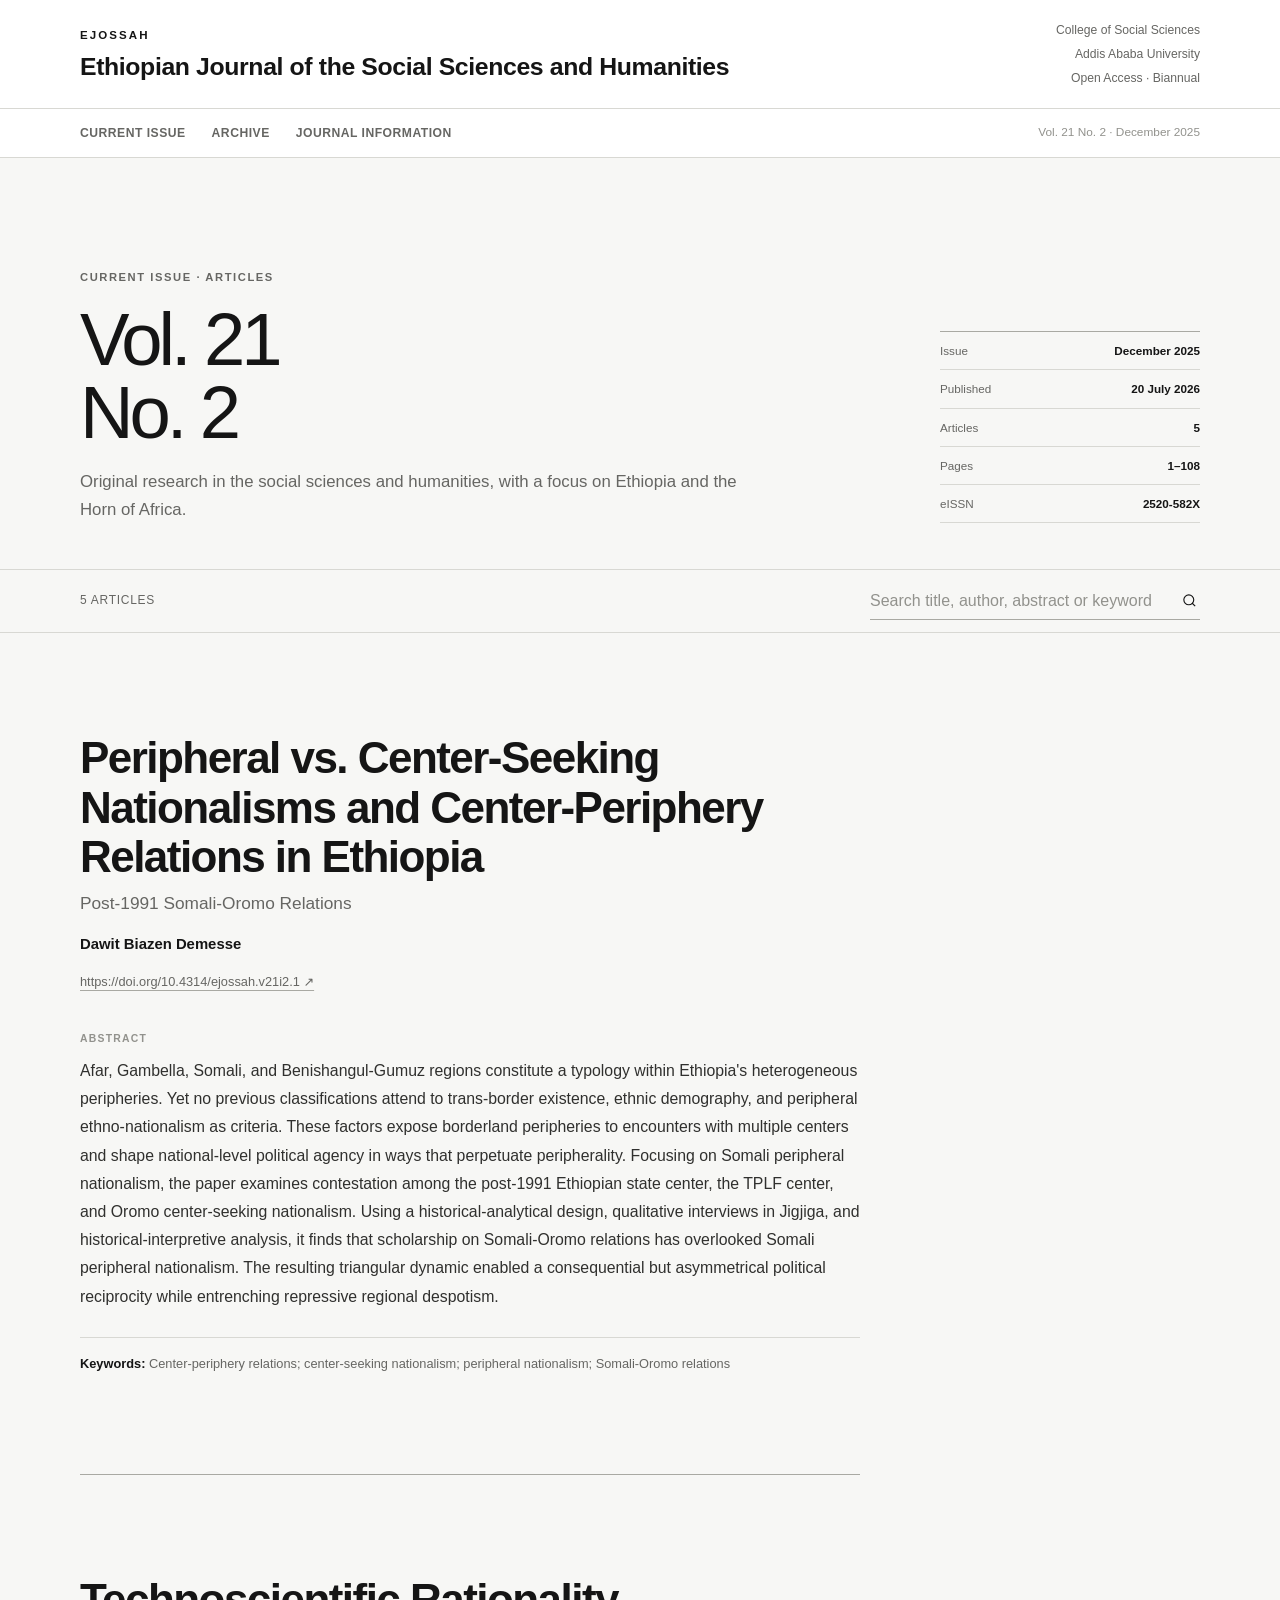
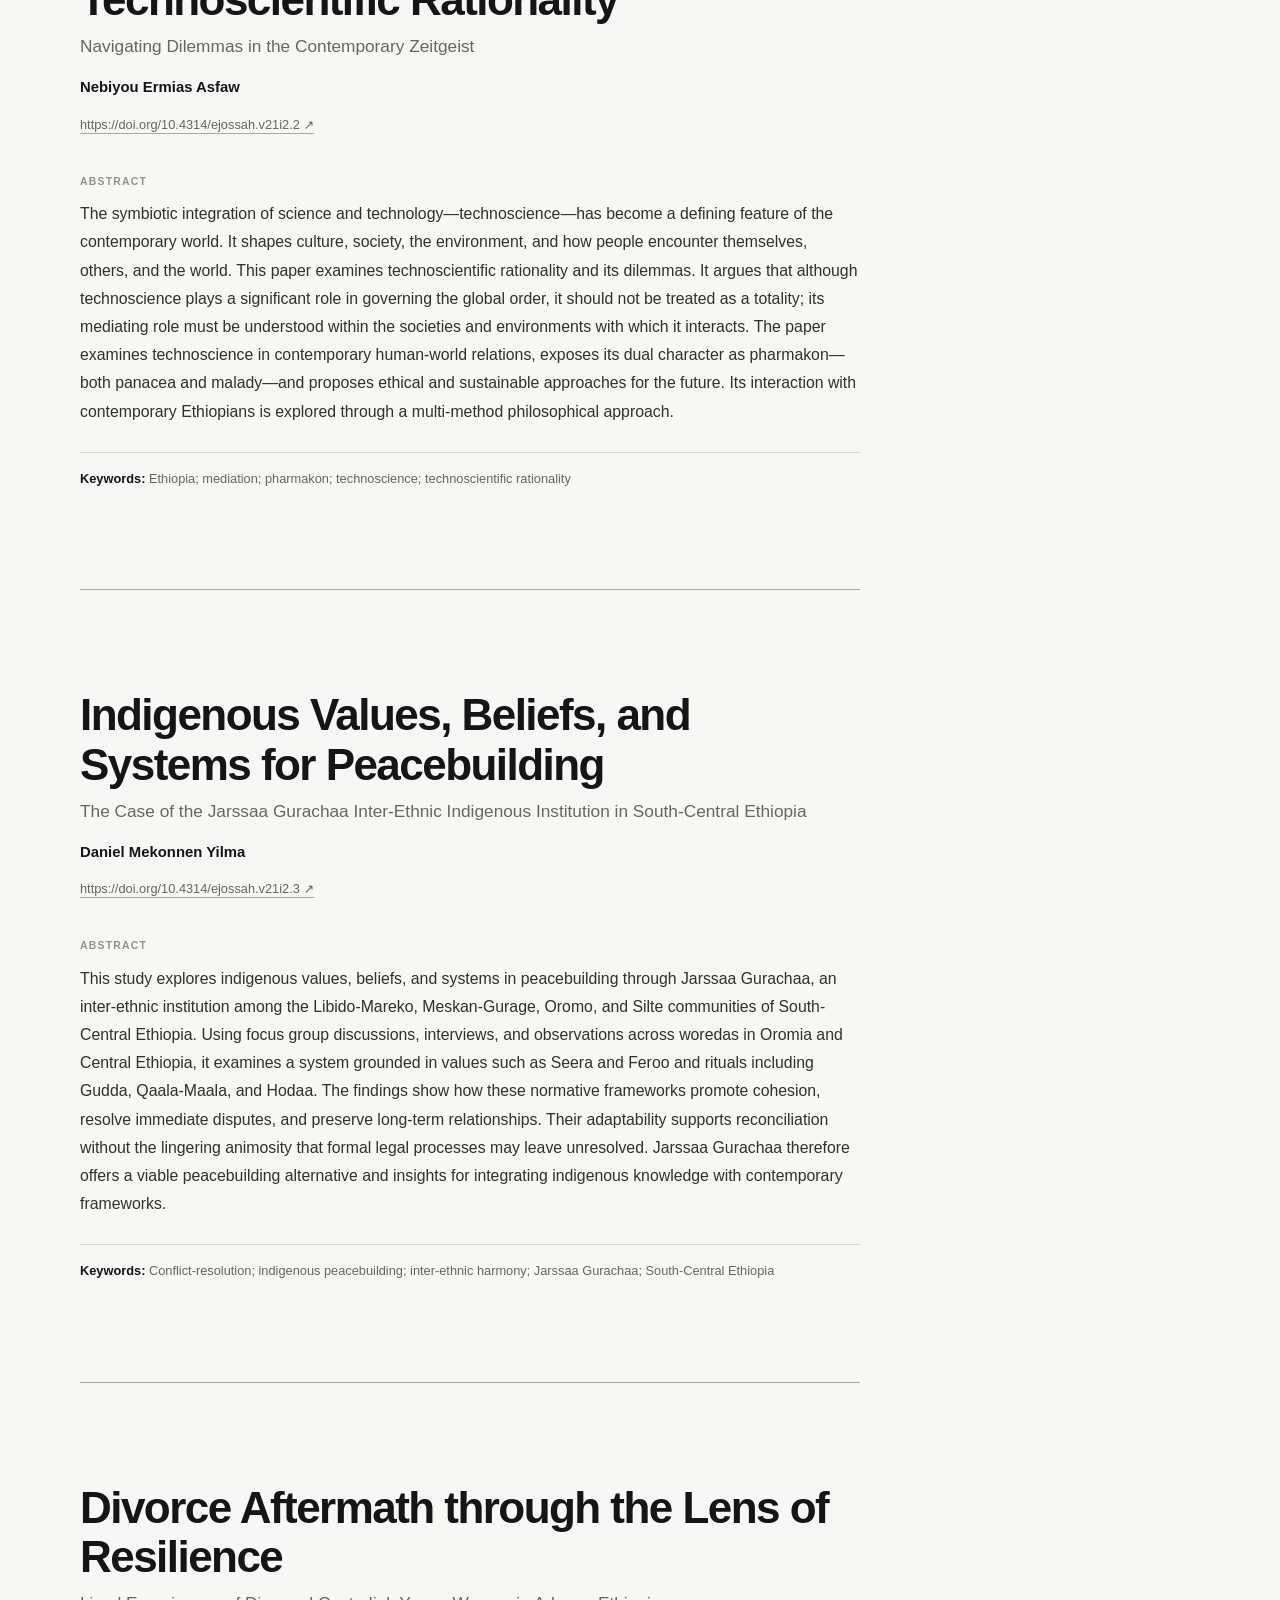
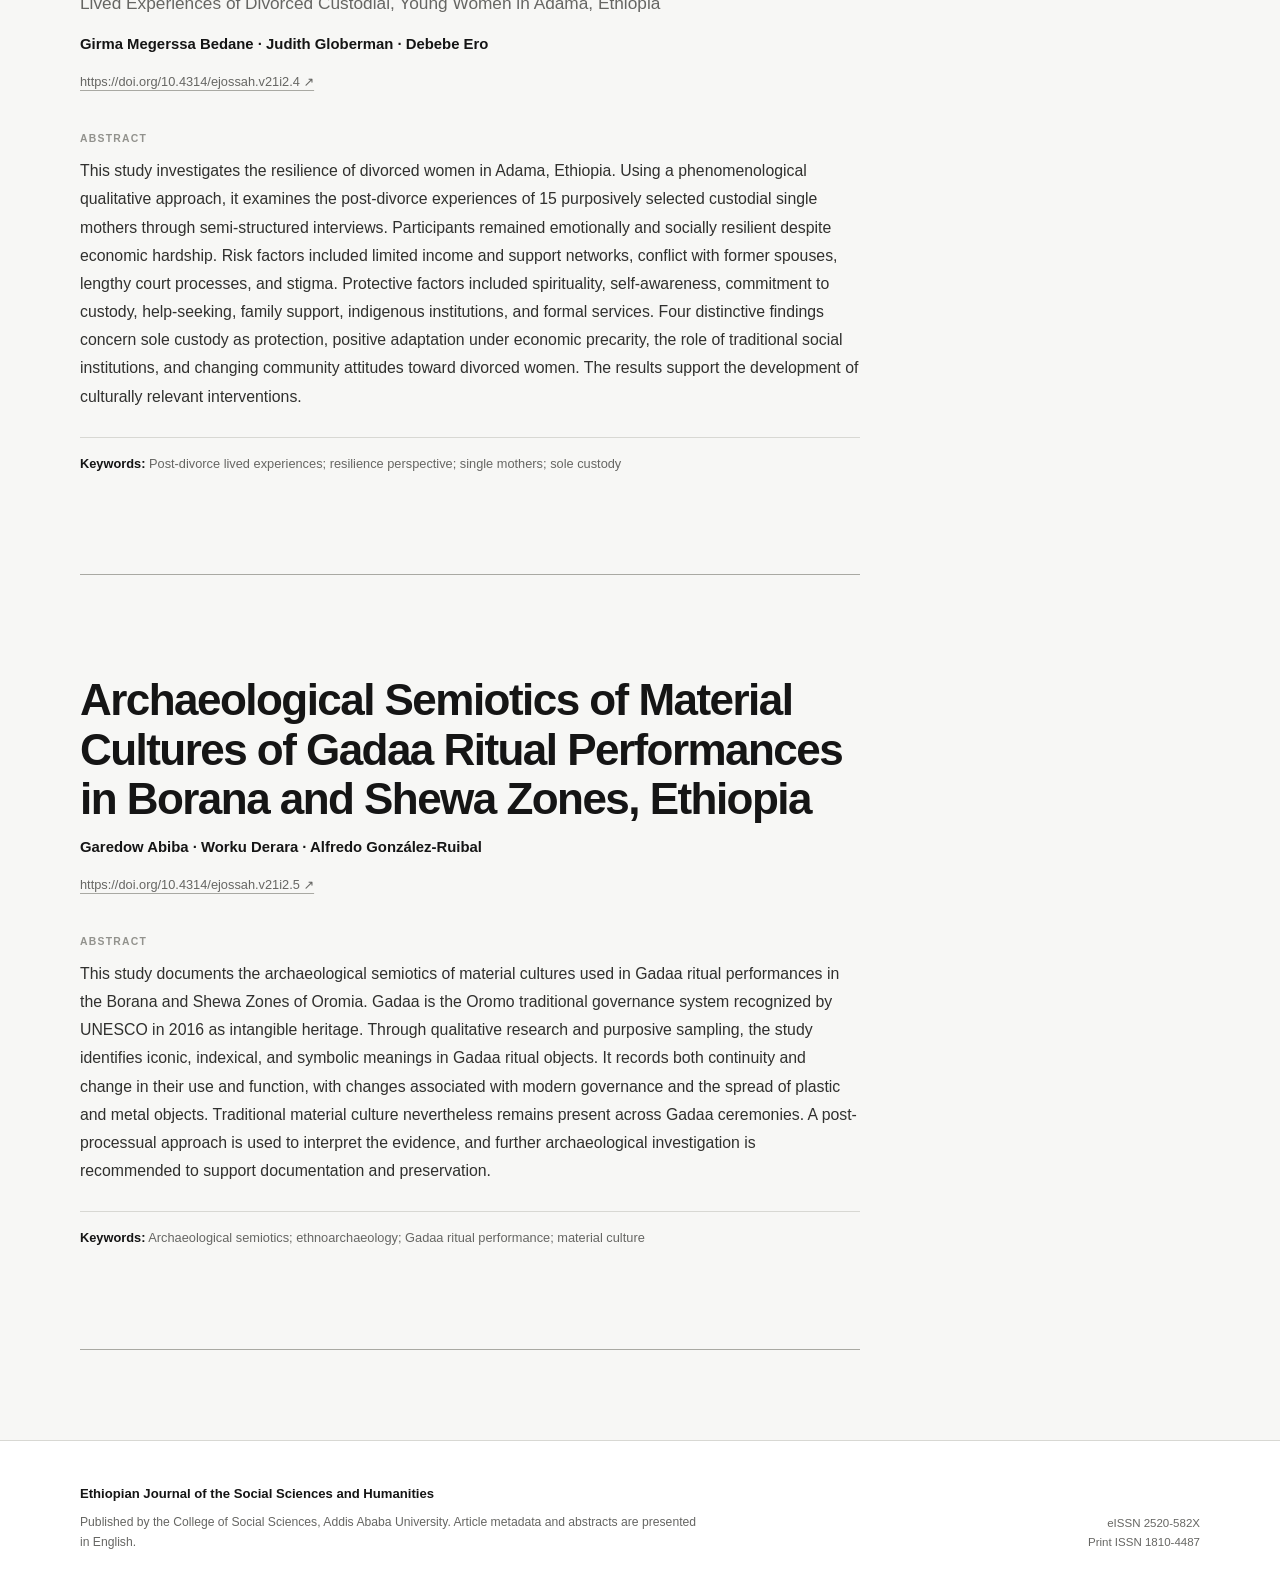
==== index.html @ f93acec8 "Limit article records to core scholarly fields" ====
<!doctype html>
<html lang="en">
<head>
  <meta charset="utf-8">
  <meta name="viewport" content="width=device-width, initial-scale=1">
  <title>EJOSSAH · Vol. 21 No. 2</title>
  <meta name="description" content="Articles, abstracts, keywords and DOI links from EJOSSAH Vol. 21 No. 2 (2025).">
  <meta name="theme-color" content="#f7f7f5">
  <meta name="color-scheme" content="light">
  <link rel="canonical" href="https://base27-cvnss.github.io/ojs/">
  <link rel="icon" type="image/svg+xml" href="./plugins/themes/ejossah/assets/ejossah-mark.svg">
  <link rel="stylesheet" href="./docs/assets/ejossah-minimal.css">
  <meta property="og:type" content="website">
  <meta property="og:title" content="EJOSSAH · Vol. 21 No. 2">
  <meta property="og:description" content="Five peer-reviewed articles from the Ethiopian Journal of the Social Sciences and Humanities.">
  <meta property="og:url" content="https://base27-cvnss.github.io/ojs/">
  <script type="application/ld+json">{"@context":"https://schema.org","@type":"PublicationIssue","issueNumber":"2","datePublished":"2026-07-20","isPartOf":{"@type":"PublicationVolume","volumeNumber":"21","isPartOf":{"@type":"Periodical","name":"Ethiopian Journal of the Social Sciences and Humanities","alternateName":"EJOSSAH","issn":["2520-582X","1810-4487"]}}}</script>
</head>
<body>
  <a class="skip-link" href="#articles">Skip to articles</a>

  <header class="journal-header">
    <div class="shell journal-header__top">
      <a class="identity" href="./" aria-label="EJOSSAH home">
        <span class="identity__short">EJOSSAH</span>
        <span class="identity__name">Ethiopian Journal of the Social Sciences and Humanities</span>
      </a>
      <div class="journal-header__meta">
        <span>College of Social Sciences</span>
        <span>Addis Ababa University</span>
        <span>Open Access · Biannual</span>
      </div>
    </div>
    <nav class="journal-nav" aria-label="Journal navigation">
      <div class="shell journal-nav__inner">
        <div class="journal-nav__links">
          <a href="#articles">Current issue</a>
          <a href="https://www.ajol.info/index.php/ejossah/issue/archive">Archive</a>
          <a href="https://ejol.aau.edu.et/index.php/EJOSSAH/about">Journal information</a>
        </div>
        <span class="journal-nav__issue">Vol. 21 No. 2 · December 2025</span>
      </div>
    </nav>
  </header>

  <main>
    <header class="issue-intro">
      <div class="shell issue-intro__grid">
        <div>
          <p class="overline">Current issue · Articles</p>
          <h1>Vol. 21<br>No. 2</h1>
          <p class="issue-intro__description">Original research in the social sciences and humanities, with a focus on Ethiopia and the Horn of Africa.</p>
        </div>
        <dl class="issue-facts">
          <div><dt>Issue</dt><dd>December 2025</dd></div>
          <div><dt>Published</dt><dd>20 July 2026</dd></div>
          <div><dt>Articles</dt><dd>5</dd></div>
          <div><dt>Pages</dt><dd>1–108</dd></div>
          <div><dt>eISSN</dt><dd>2520-582X</dd></div>
        </dl>
      </div>
    </header>

    <div class="article-tools">
      <div class="shell article-tools__inner">
        <span class="article-tools__count" data-count>5 articles</span>
        <label class="search">
          <span class="sr-only">Search articles</span>
          <input type="search" placeholder="Search title, author, abstract or keyword" data-search autocomplete="off">
          <svg viewBox="0 0 24 24" aria-hidden="true"><circle cx="11" cy="11" r="7"/><path d="m20 20-4.5-4.5"/></svg>
        </label>
      </div>
    </div>

    <section class="shell articles" id="articles" aria-label="Articles in this issue">
      <article class="article" data-article>
        <div>
          <h2>Peripheral vs. Center-Seeking Nationalisms and Center-Periphery Relations in Ethiopia</h2>
          <p class="article__subtitle">Post-1991 Somali-Oromo Relations</p>
          <p class="article__authors">Dawit Biazen Demesse</p>
          <a class="article__doi" href="https://doi.org/10.4314/ejossah.v21i2.1" rel="external">https://doi.org/10.4314/ejossah.v21i2.1 ↗</a>
          <p class="article__section-title">Abstract</p>
          <p class="article__abstract">Afar, Gambella, Somali, and Benishangul-Gumuz regions constitute a typology within Ethiopia's heterogeneous peripheries. Yet no previous classifications attend to trans-border existence, ethnic demography, and peripheral ethno-nationalism as criteria. These factors expose borderland peripheries to encounters with multiple centers and shape national-level political agency in ways that perpetuate peripherality. Focusing on Somali peripheral nationalism, the paper examines contestation among the post-1991 Ethiopian state center, the TPLF center, and Oromo center-seeking nationalism. Using a historical-analytical design, qualitative interviews in Jigjiga, and historical-interpretive analysis, it finds that scholarship on Somali-Oromo relations has overlooked Somali peripheral nationalism. The resulting triangular dynamic enabled a consequential but asymmetrical political reciprocity while entrenching repressive regional despotism.</p>
          <p class="article__keywords"><strong>Keywords:</strong> Center-periphery relations; center-seeking nationalism; peripheral nationalism; Somali-Oromo relations</p>
        </div>
      </article>

      <article class="article" data-article>
        <div>
          <h2>Technoscientific Rationality</h2>
          <p class="article__subtitle">Navigating Dilemmas in the Contemporary Zeitgeist</p>
          <p class="article__authors">Nebiyou Ermias Asfaw</p>
          <a class="article__doi" href="https://doi.org/10.4314/ejossah.v21i2.2" rel="external">https://doi.org/10.4314/ejossah.v21i2.2 ↗</a>
          <p class="article__section-title">Abstract</p>
          <p class="article__abstract">The symbiotic integration of science and technology—technoscience—has become a defining feature of the contemporary world. It shapes culture, society, the environment, and how people encounter themselves, others, and the world. This paper examines technoscientific rationality and its dilemmas. It argues that although technoscience plays a significant role in governing the global order, it should not be treated as a totality; its mediating role must be understood within the societies and environments with which it interacts. The paper examines technoscience in contemporary human-world relations, exposes its dual character as pharmakon—both panacea and malady—and proposes ethical and sustainable approaches for the future. Its interaction with contemporary Ethiopians is explored through a multi-method philosophical approach.</p>
          <p class="article__keywords"><strong>Keywords:</strong> Ethiopia; mediation; pharmakon; technoscience; technoscientific rationality</p>
        </div>
      </article>

      <article class="article" data-article>
        <div>
          <h2>Indigenous Values, Beliefs, and Systems for Peacebuilding</h2>
          <p class="article__subtitle">The Case of the Jarssaa Gurachaa Inter-Ethnic Indigenous Institution in South-Central Ethiopia</p>
          <p class="article__authors">Daniel Mekonnen Yilma</p>
          <a class="article__doi" href="https://doi.org/10.4314/ejossah.v21i2.3" rel="external">https://doi.org/10.4314/ejossah.v21i2.3 ↗</a>
          <p class="article__section-title">Abstract</p>
          <p class="article__abstract">This study explores indigenous values, beliefs, and systems in peacebuilding through Jarssaa Gurachaa, an inter-ethnic institution among the Libido-Mareko, Meskan-Gurage, Oromo, and Silte communities of South-Central Ethiopia. Using focus group discussions, interviews, and observations across woredas in Oromia and Central Ethiopia, it examines a system grounded in values such as Seera and Feroo and rituals including Gudda, Qaala-Maala, and Hodaa. The findings show how these normative frameworks promote cohesion, resolve immediate disputes, and preserve long-term relationships. Their adaptability supports reconciliation without the lingering animosity that formal legal processes may leave unresolved. Jarssaa Gurachaa therefore offers a viable peacebuilding alternative and insights for integrating indigenous knowledge with contemporary frameworks.</p>
          <p class="article__keywords"><strong>Keywords:</strong> Conflict-resolution; indigenous peacebuilding; inter-ethnic harmony; Jarssaa Gurachaa; South-Central Ethiopia</p>
        </div>
      </article>

      <article class="article" data-article>
        <div>
          <h2>Divorce Aftermath through the Lens of Resilience</h2>
          <p class="article__subtitle">Lived Experiences of Divorced Custodial, Young Women in Adama, Ethiopia</p>
          <p class="article__authors">Girma Megerssa Bedane · Judith Globerman · Debebe Ero</p>
          <a class="article__doi" href="https://doi.org/10.4314/ejossah.v21i2.4" rel="external">https://doi.org/10.4314/ejossah.v21i2.4 ↗</a>
          <p class="article__section-title">Abstract</p>
          <p class="article__abstract">This study investigates the resilience of divorced women in Adama, Ethiopia. Using a phenomenological qualitative approach, it examines the post-divorce experiences of 15 purposively selected custodial single mothers through semi-structured interviews. Participants remained emotionally and socially resilient despite economic hardship. Risk factors included limited income and support networks, conflict with former spouses, lengthy court processes, and stigma. Protective factors included spirituality, self-awareness, commitment to custody, help-seeking, family support, indigenous institutions, and formal services. Four distinctive findings concern sole custody as protection, positive adaptation under economic precarity, the role of traditional social institutions, and changing community attitudes toward divorced women. The results support the development of culturally relevant interventions.</p>
          <p class="article__keywords"><strong>Keywords:</strong> Post-divorce lived experiences; resilience perspective; single mothers; sole custody</p>
        </div>
      </article>

      <article class="article" data-article>
        <div>
          <h2>Archaeological Semiotics of Material Cultures of Gadaa Ritual Performances in Borana and Shewa Zones, Ethiopia</h2>
          <p class="article__authors">Garedow Abiba · Worku Derara · Alfredo González-Ruibal</p>
          <a class="article__doi" href="https://doi.org/10.4314/ejossah.v21i2.5" rel="external">https://doi.org/10.4314/ejossah.v21i2.5 ↗</a>
          <p class="article__section-title">Abstract</p>
          <p class="article__abstract">This study documents the archaeological semiotics of material cultures used in Gadaa ritual performances in the Borana and Shewa Zones of Oromia. Gadaa is the Oromo traditional governance system recognized by UNESCO in 2016 as intangible heritage. Through qualitative research and purposive sampling, the study identifies iconic, indexical, and symbolic meanings in Gadaa ritual objects. It records both continuity and change in their use and function, with changes associated with modern governance and the spread of plastic and metal objects. Traditional material culture nevertheless remains present across Gadaa ceremonies. A post-processual approach is used to interpret the evidence, and further archaeological investigation is recommended to support documentation and preservation.</p>
          <p class="article__keywords"><strong>Keywords:</strong> Archaeological semiotics; ethnoarchaeology; Gadaa ritual performance; material culture</p>
        </div>
      </article>

      <p class="no-results" data-empty hidden>No articles match your search.</p>
    </section>
  </main>

  <footer class="journal-footer">
    <div class="shell journal-footer__inner">
      <div><strong>Ethiopian Journal of the Social Sciences and Humanities</strong><p>Published by the College of Social Sciences, Addis Ababa University. Article metadata and abstracts are presented in English.</p></div>
      <div class="journal-footer__ids">eISSN 2520-582X<br>Print ISSN 1810-4487</div>
    </div>
  </footer>
  <script src="./docs/assets/ejossah-minimal.js" defer></script>
</body>
</html>
---- docs/assets/ejossah-minimal.css ----
:root {
  --paper: #f7f7f5;
  --surface: #ffffff;
  --ink: #151515;
  --muted: #666663;
  --faint: #92928d;
  --line: #d8d8d3;
  --line-dark: #a9a9a3;
  --width: 1120px;
  --reading: 780px;
  --sans: Inter, "Helvetica Neue", Helvetica, Arial, system-ui, -apple-system, sans-serif;
  color-scheme: light;
}

* { box-sizing: border-box; }
html { scroll-behavior: smooth; }
body {
  margin: 0;
  background: var(--paper);
  color: var(--ink);
  font-family: var(--sans);
  font-size: 16px;
  line-height: 1.65;
  text-rendering: optimizeLegibility;
  -webkit-font-smoothing: antialiased;
}
a { color: inherit; text-decoration-color: var(--line-dark); text-underline-offset: 4px; }
a:hover { text-decoration-color: var(--ink); }
button, input { font: inherit; }
:focus-visible { outline: 2px solid var(--ink); outline-offset: 3px; }
.shell { width: min(var(--width), calc(100% - 48px)); margin-inline: auto; }
.skip-link { position: fixed; z-index: 100; top: 12px; left: 12px; padding: 9px 13px; background: var(--ink); color: #fff; transform: translateY(-150%); }
.skip-link:focus { transform: none; }
.sr-only { position: absolute; width: 1px; height: 1px; padding: 0; margin: -1px; overflow: hidden; clip: rect(0,0,0,0); white-space: nowrap; border: 0; }

.journal-header { background: var(--surface); border-bottom: 1px solid var(--line); }
.journal-header__top { min-height: 108px; display: flex; align-items: center; justify-content: space-between; gap: 40px; }
.identity { color: var(--ink); text-decoration: none; }
.identity__short { display: block; margin-bottom: 7px; font-size: .72rem; font-weight: 800; letter-spacing: .18em; text-transform: uppercase; }
.identity__name { display: block; max-width: 690px; font-size: clamp(1.15rem, 2.2vw, 1.55rem); font-weight: 600; line-height: 1.25; letter-spacing: -.015em; }
.journal-header__meta { display: grid; gap: 4px; color: var(--muted); font-size: .76rem; text-align: right; white-space: nowrap; }
.journal-nav { border-top: 1px solid var(--line); }
.journal-nav__inner { min-height: 48px; display: flex; align-items: center; justify-content: space-between; gap: 24px; }
.journal-nav__links { display: flex; gap: 26px; }
.journal-nav a { color: var(--muted); font-size: .76rem; font-weight: 650; letter-spacing: .04em; text-decoration: none; text-transform: uppercase; }
.journal-nav a:hover { color: var(--ink); }
.journal-nav__issue { color: var(--faint); font-size: .74rem; }

.issue-intro { padding: clamp(54px, 9vw, 110px) 0 46px; }
.issue-intro__grid { display: grid; grid-template-columns: minmax(0, 1fr) 260px; gap: 70px; align-items: end; }
.overline { margin: 0 0 18px; color: var(--muted); font-size: .7rem; font-weight: 750; letter-spacing: .14em; text-transform: uppercase; }
h1, h2, h3, p { margin-top: 0; }
h1 { max-width: 800px; margin-bottom: 18px; font-size: clamp(2.25rem, 5.8vw, 5rem); font-weight: 540; line-height: .98; letter-spacing: -.055em; }
.issue-intro__description { max-width: 680px; margin: 0; color: var(--muted); font-size: 1.05rem; }
.issue-facts { margin: 0; border-top: 1px solid var(--line-dark); }
.issue-facts div { display: flex; justify-content: space-between; gap: 20px; padding: 9px 0; border-bottom: 1px solid var(--line); }
.issue-facts dt { color: var(--muted); font-size: .73rem; }
.issue-facts dd { margin: 0; font-size: .73rem; font-weight: 650; text-align: right; }

.article-tools { position: sticky; z-index: 10; top: 0; background: rgba(247,247,245,.95); border-block: 1px solid var(--line); backdrop-filter: blur(12px); }
.article-tools__inner { min-height: 62px; display: flex; align-items: center; justify-content: space-between; gap: 28px; }
.article-tools__count { color: var(--muted); font-size: .75rem; letter-spacing: .06em; text-transform: uppercase; }
.search { position: relative; width: min(330px, 100%); }
.search input { width: 100%; height: 38px; padding: 0 34px 0 0; border: 0; border-bottom: 1px solid var(--line-dark); background: transparent; color: var(--ink); border-radius: 0; }
.search input::placeholder { color: var(--faint); }
.search input:focus { outline: 0; border-color: var(--ink); }
.search svg { position: absolute; top: 10px; right: 2px; width: 17px; height: 17px; fill: none; stroke: currentColor; stroke-width: 1.6; }

.articles { padding-bottom: 90px; }
.article { max-width: var(--reading); padding: clamp(58px, 9vw, 100px) 0; border-bottom: 1px solid var(--line-dark); }
.article:first-child { border-top: 0; }
.article h2 { margin-bottom: 12px; font-size: clamp(1.65rem, 3.6vw, 2.75rem); font-weight: 560; line-height: 1.12; letter-spacing: -.035em; }
.article__subtitle { margin: -2px 0 16px; color: var(--muted); font-size: 1.08rem; line-height: 1.45; }
.article__authors { margin-bottom: 11px; font-size: .93rem; font-weight: 620; }
.article__doi { display: inline-block; margin-bottom: 38px; color: var(--muted); font-size: .8rem; text-decoration-thickness: 1px; }
.article__section-title { margin-bottom: 10px; color: var(--faint); font-size: .65rem; font-weight: 750; letter-spacing: .12em; text-transform: uppercase; }
.article__abstract { margin-bottom: 26px; color: #30302e; font-size: .99rem; line-height: 1.78; }
.article__keywords { margin: 0; padding-top: 16px; border-top: 1px solid var(--line); color: var(--muted); font-size: .8rem; line-height: 1.6; }
.article__keywords strong { color: var(--ink); font-weight: 650; }
.no-results { padding: 70px 0; color: var(--muted); }

.journal-footer { background: var(--surface); border-top: 1px solid var(--line); }
.journal-footer__inner { display: grid; grid-template-columns: 1fr auto; gap: 40px; padding: 42px 0; align-items: end; }
.journal-footer strong { display: block; margin-bottom: 7px; font-size: .82rem; }
.journal-footer p { max-width: 620px; margin: 0; color: var(--muted); font-size: .76rem; }
.journal-footer__ids { color: var(--muted); font-size: .72rem; text-align: right; }

@media (max-width: 760px) {
  .shell { width: min(var(--width), calc(100% - 28px)); }
  .journal-header__top { min-height: 92px; }
  .journal-header__meta { display: none; }
  .journal-nav__issue { display: none; }
  .journal-nav__links { width: 100%; justify-content: space-between; gap: 14px; }
  .issue-intro__grid { grid-template-columns: 1fr; gap: 36px; }
  .article-tools__inner { align-items: stretch; flex-direction: column; padding: 14px 0; gap: 8px; }
  .search { width: 100%; }
  .journal-footer__inner { grid-template-columns: 1fr; }
  .journal-footer__ids { text-align: left; }
}

@media (prefers-reduced-motion: reduce) {
  html { scroll-behavior: auto; }
  *, *::before, *::after { transition-duration: .01ms !important; animation-duration: .01ms !important; }
}
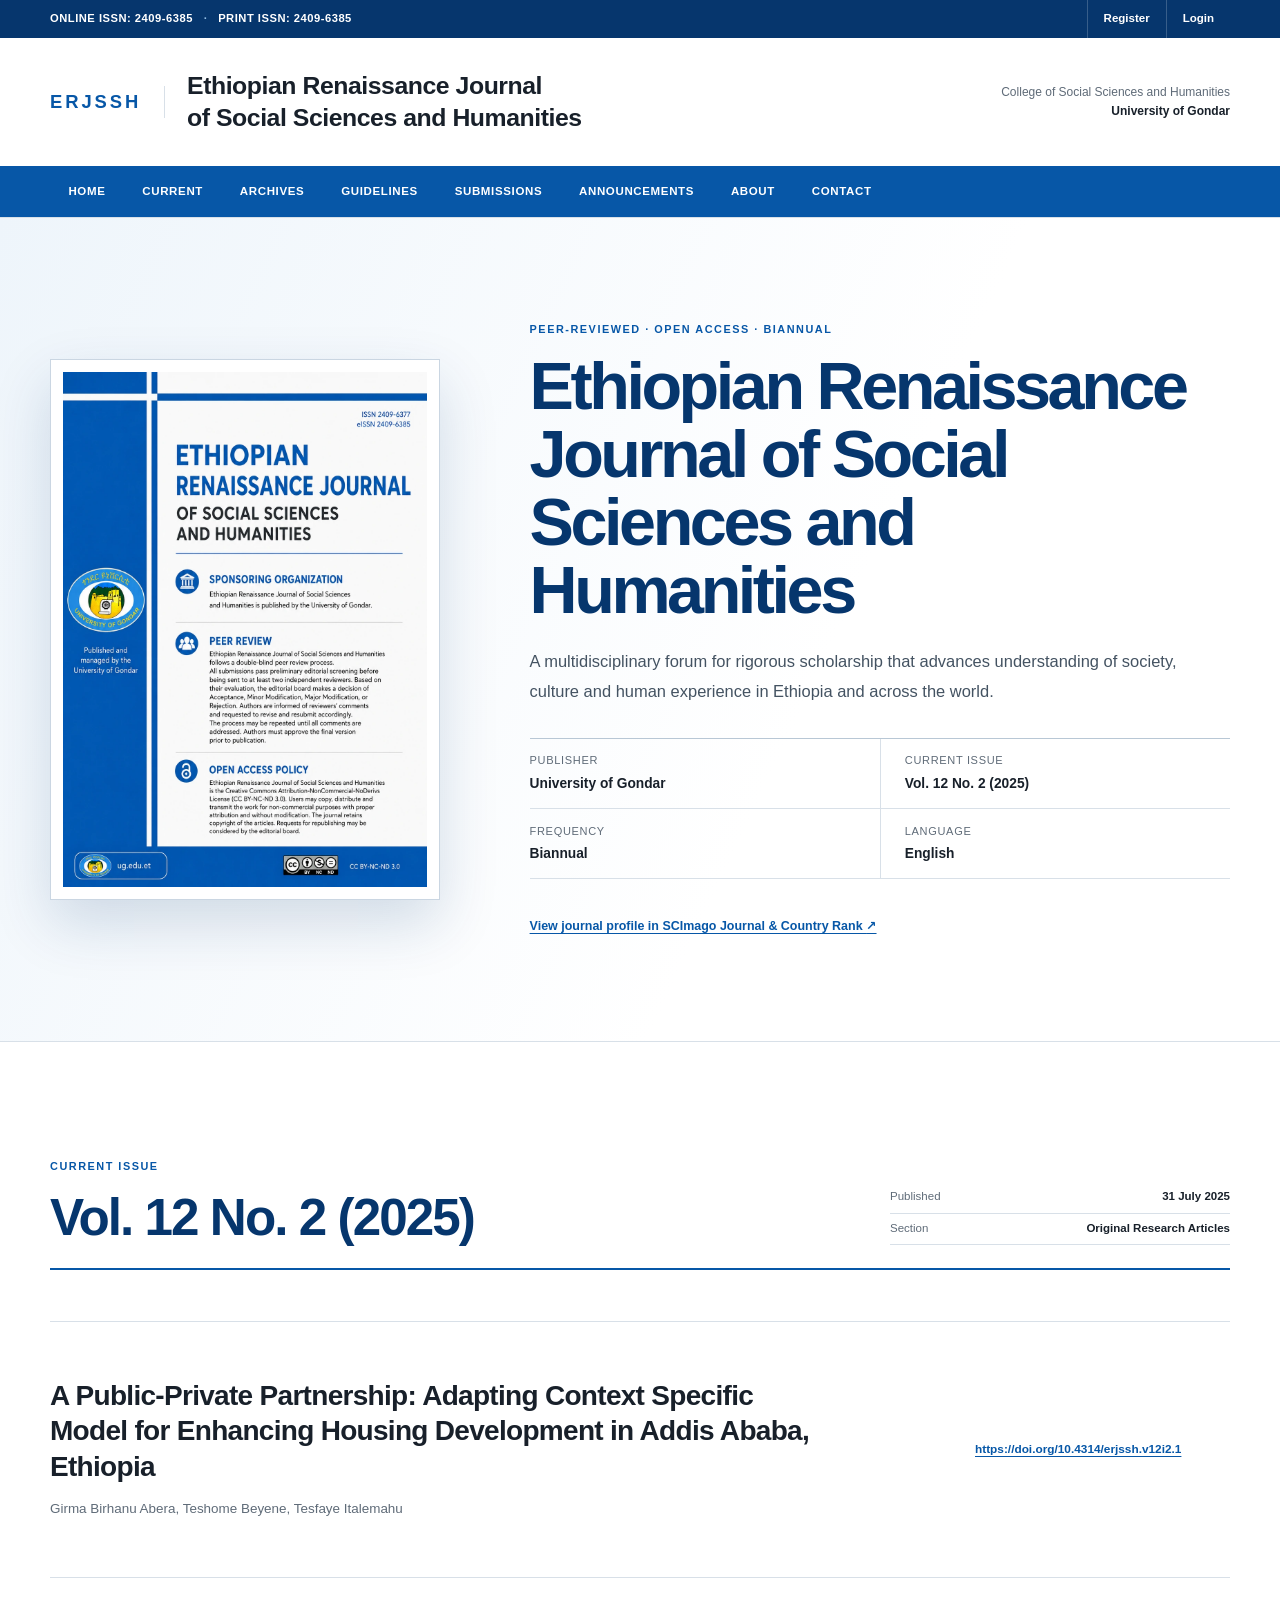
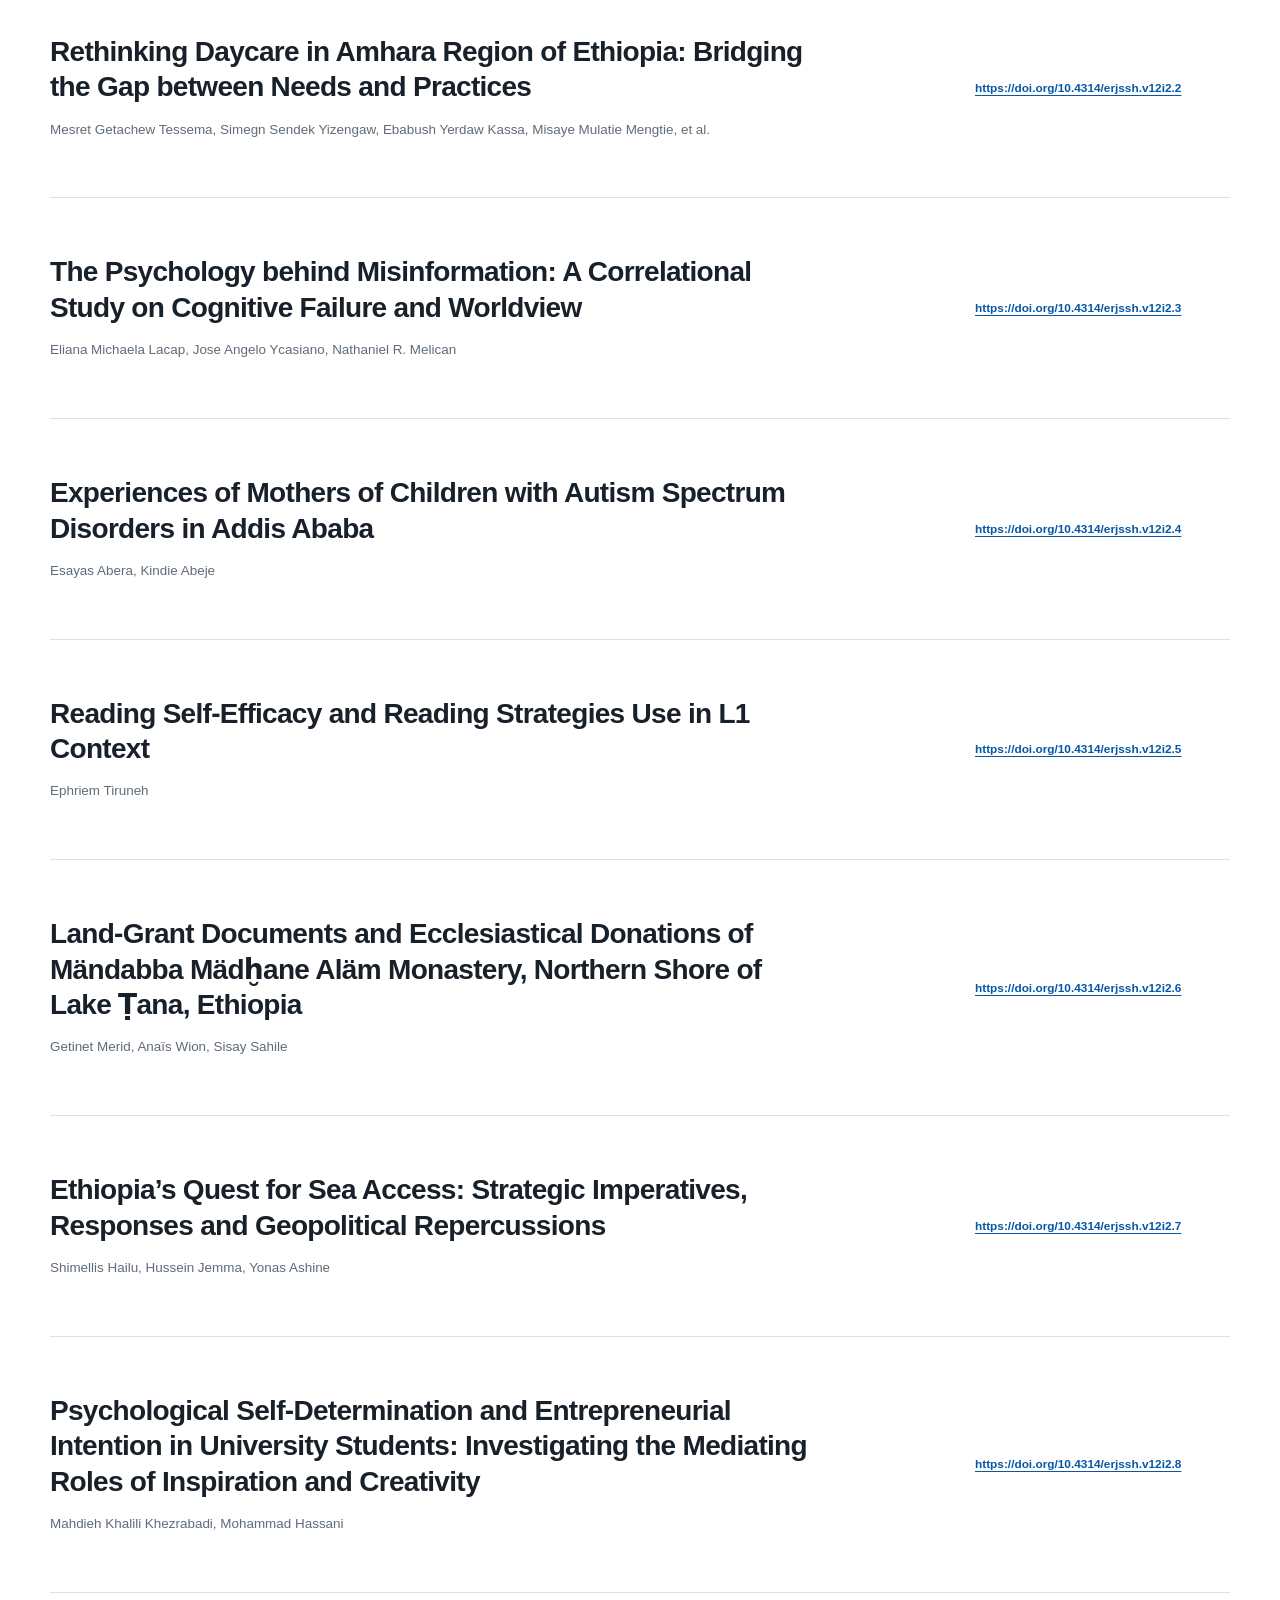
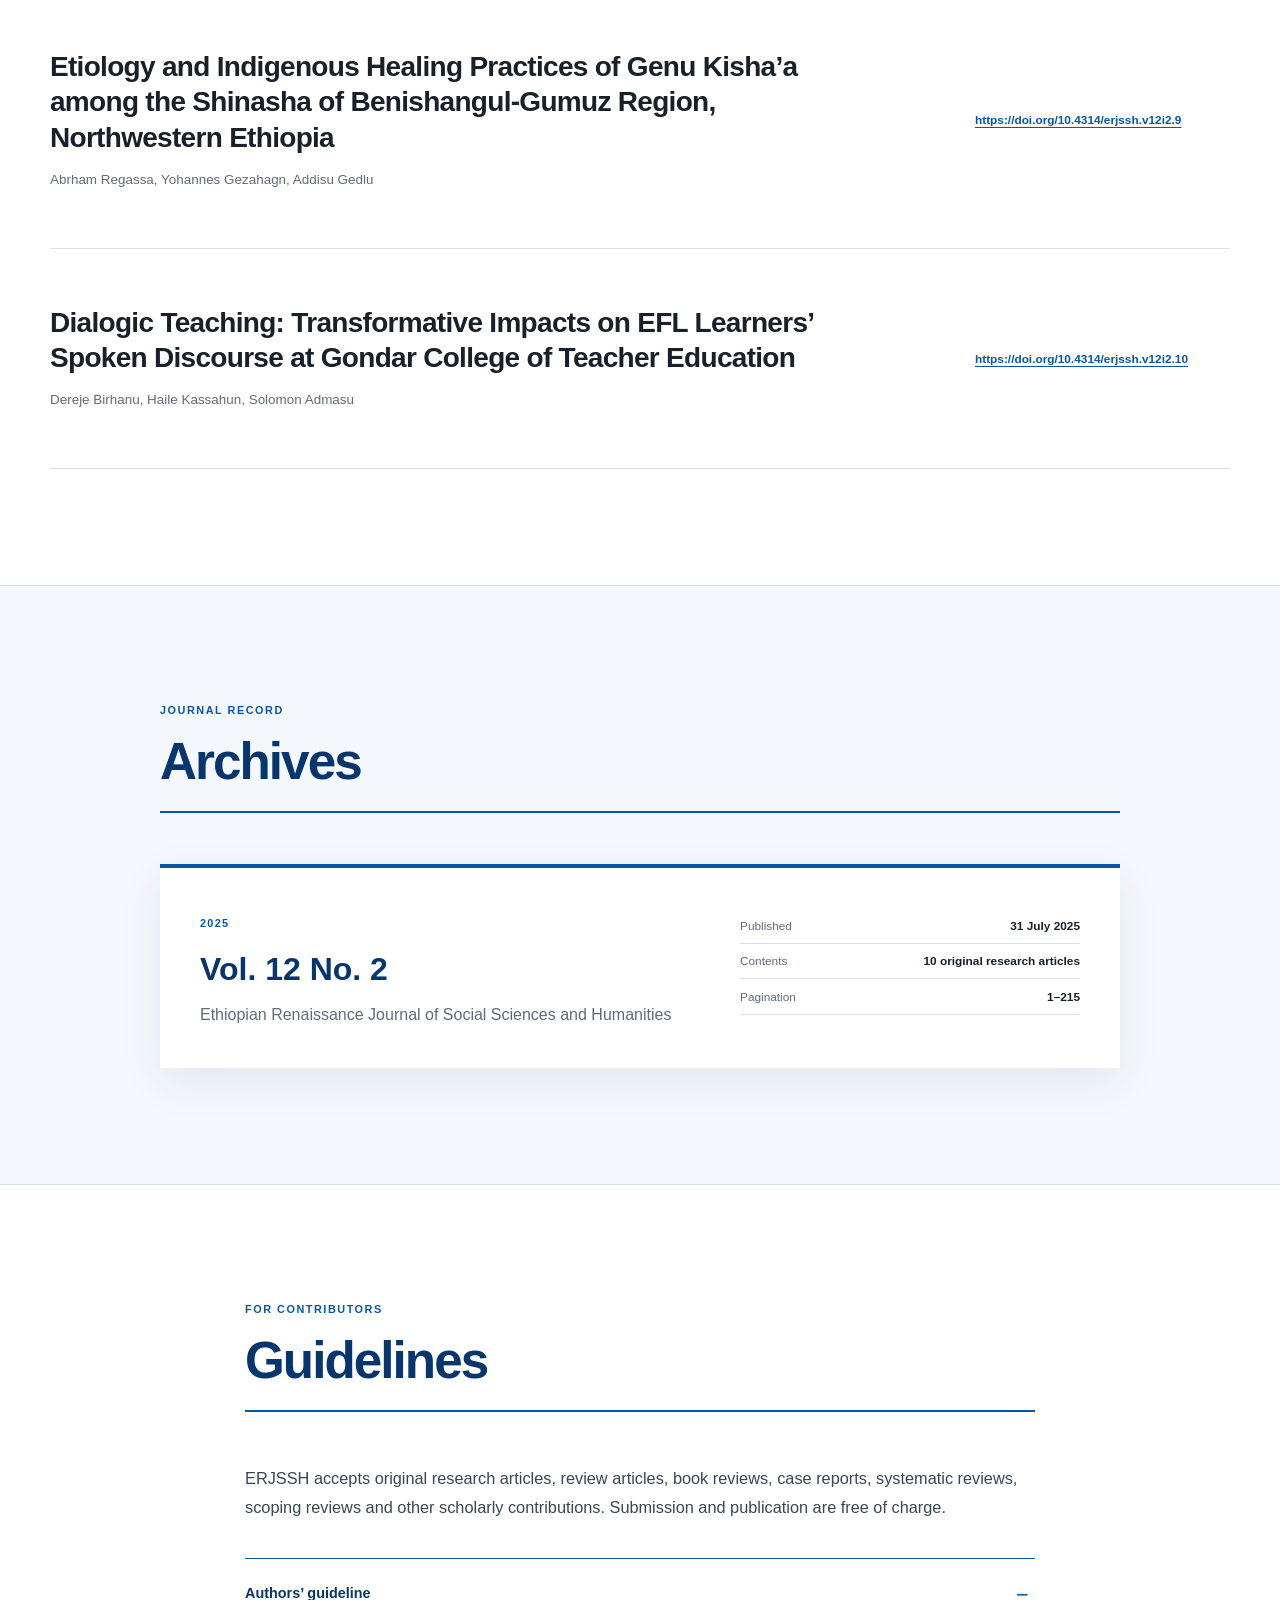
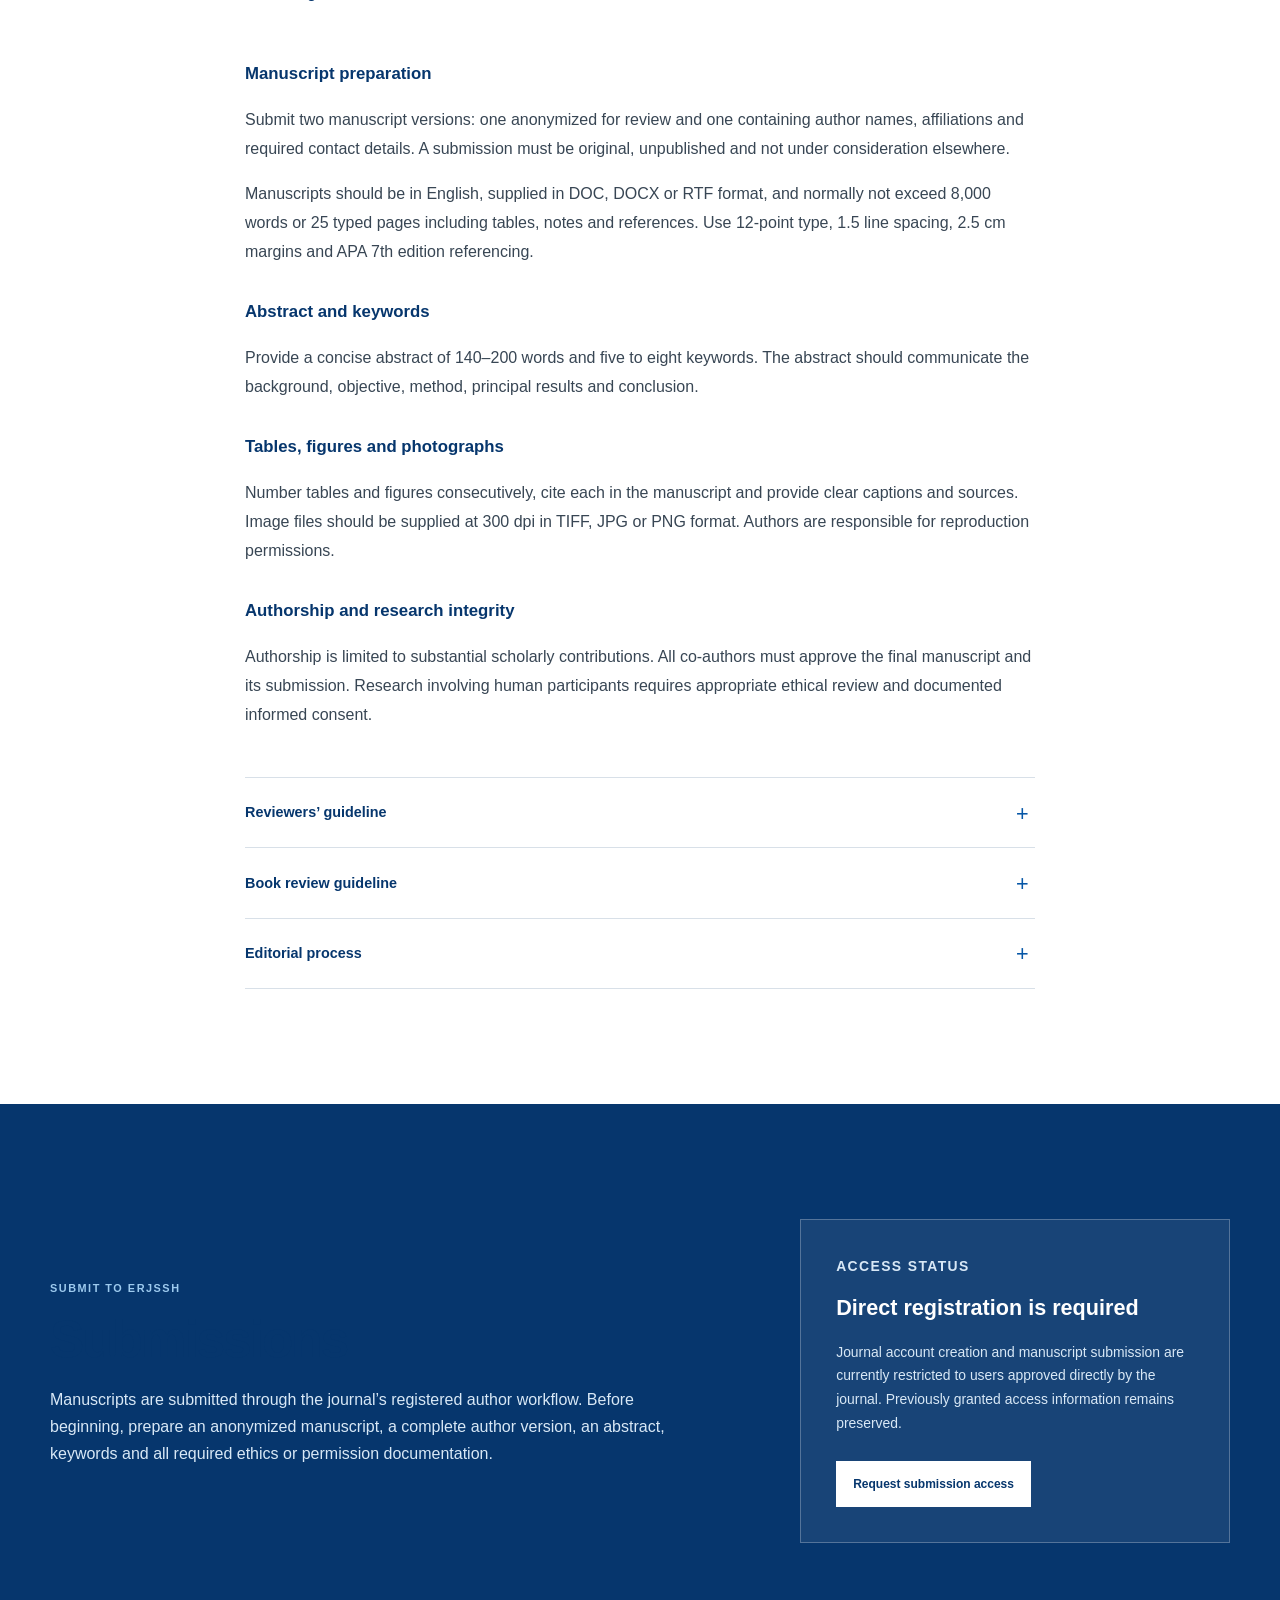
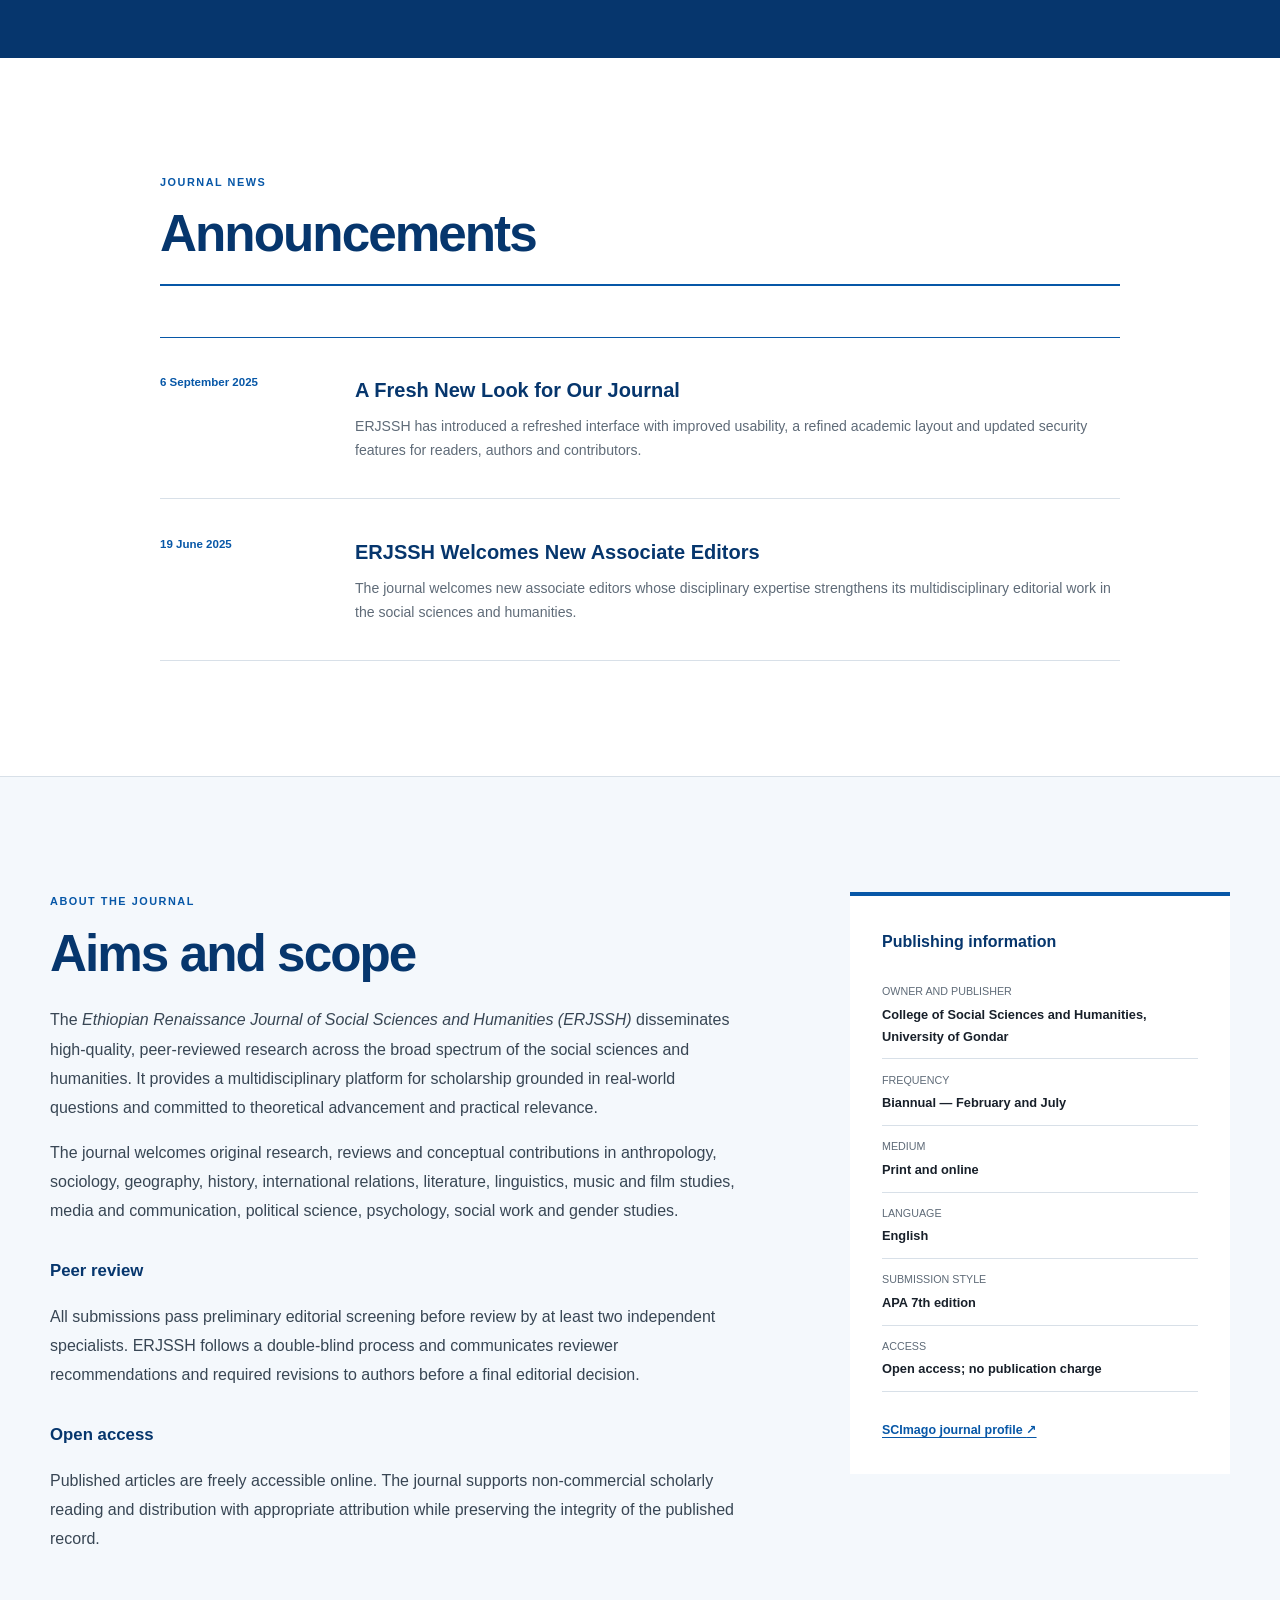
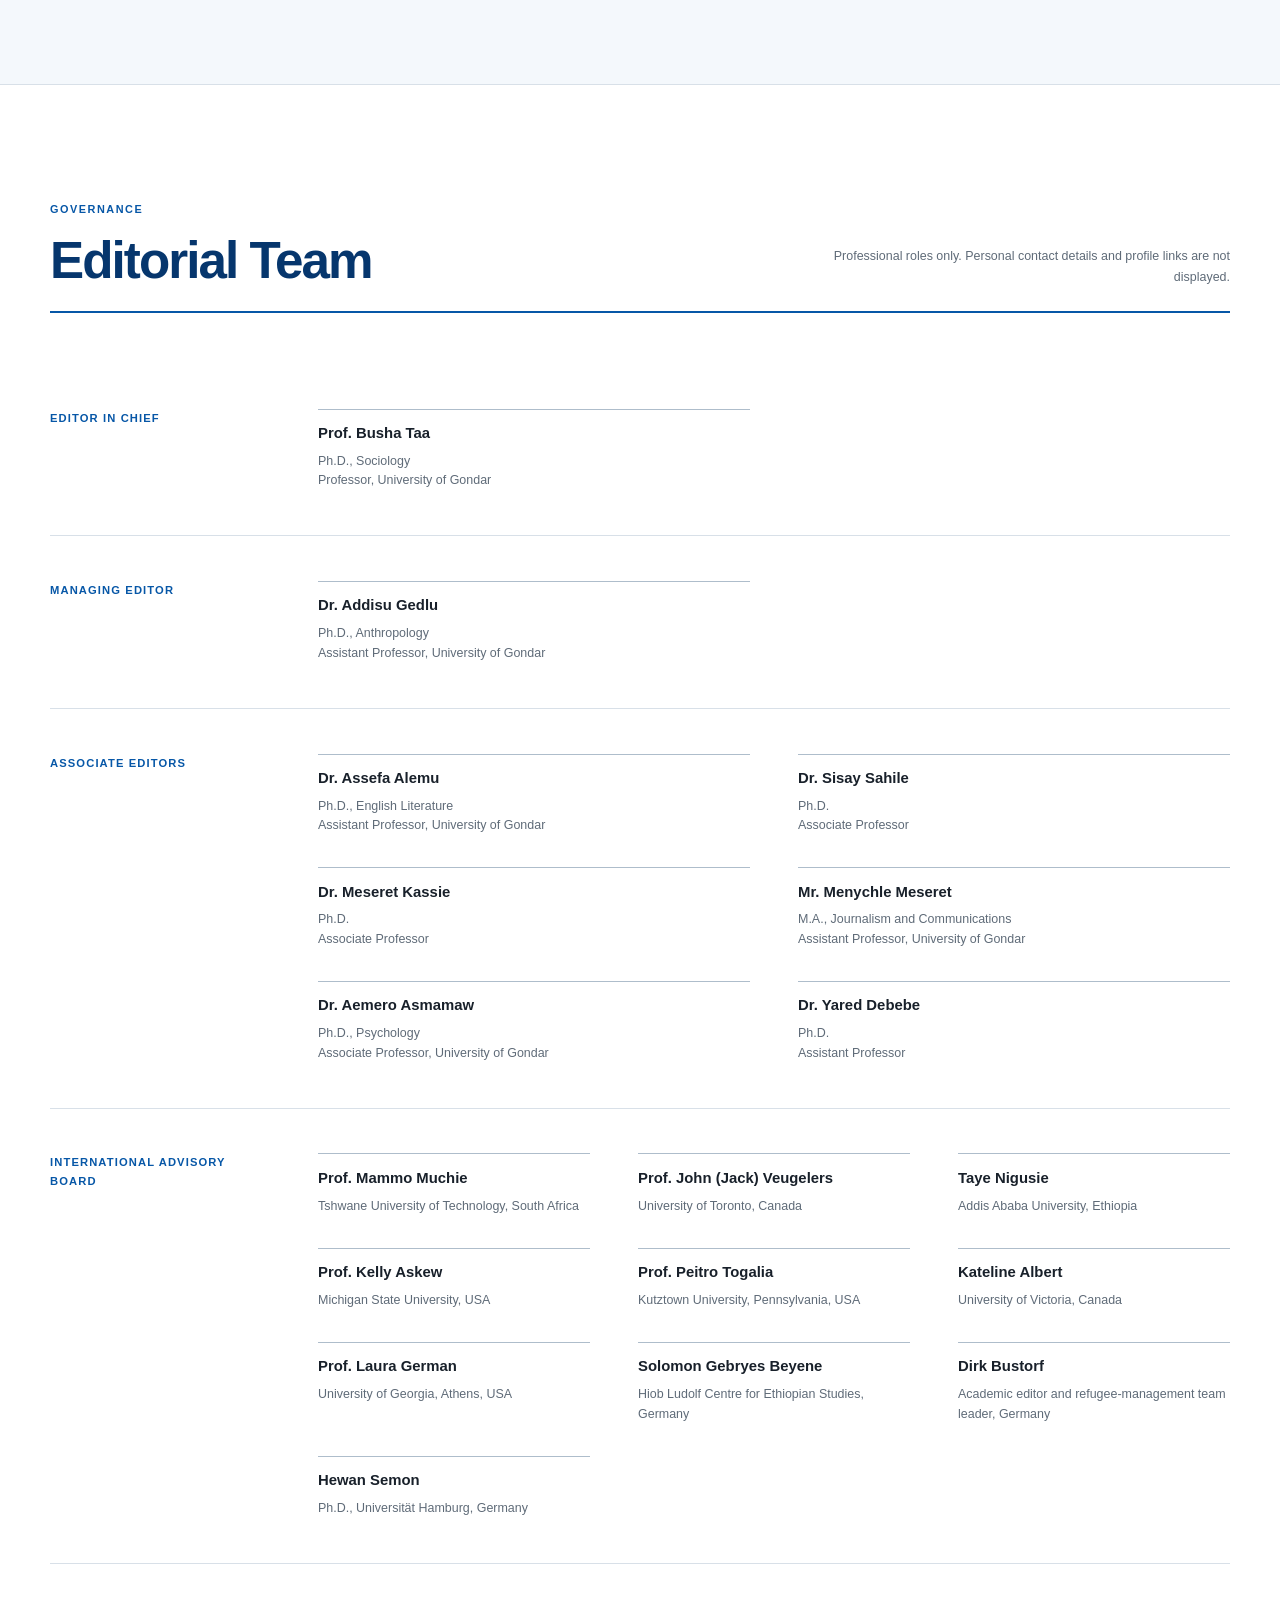
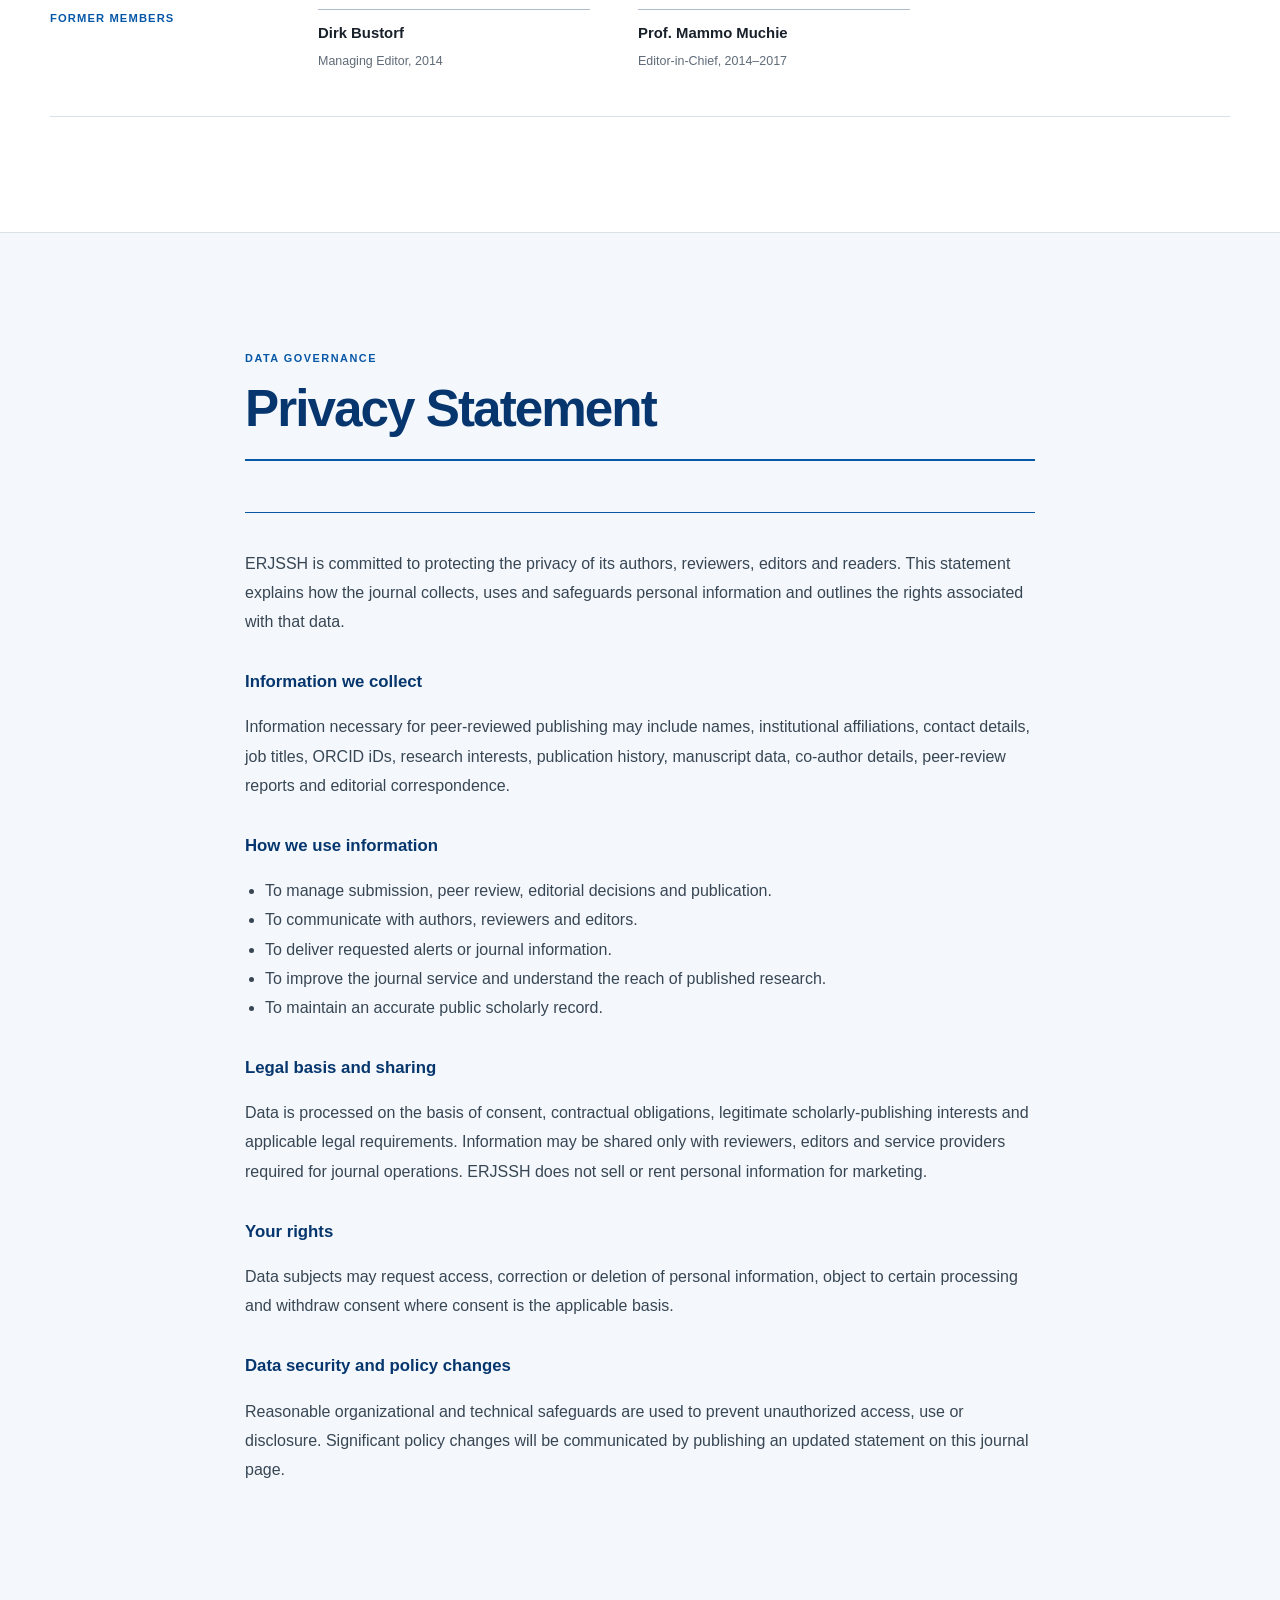
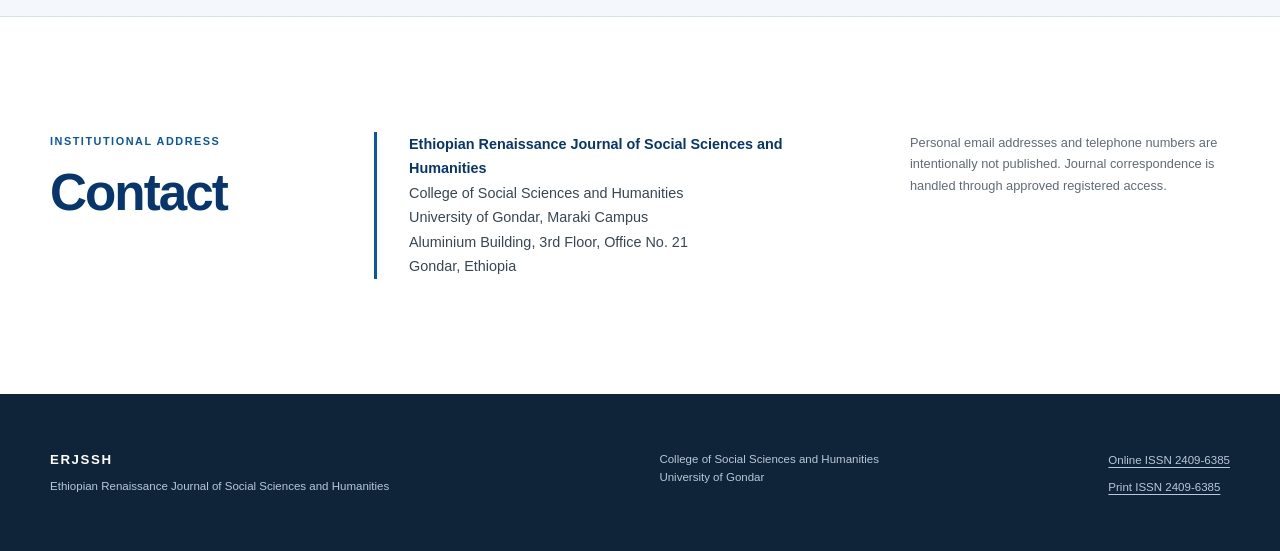
==== commit 15d46774: "Rebuild journal experience for ERJSSH" ====
--- a/index.html
+++ b/index.html
@@ -3,145 +3,313 @@
 <head>
   <meta charset="utf-8">
   <meta name="viewport" content="width=device-width, initial-scale=1">
-  <title>EJOSSAH · Vol. 21 No. 2</title>
-  <meta name="description" content="Articles, abstracts, keywords and DOI links from EJOSSAH Vol. 21 No. 2 (2025).">
-  <meta name="theme-color" content="#f7f7f5">
+  <title>ERJSSH — Ethiopian Renaissance Journal of Social Sciences and Humanities</title>
+  <meta name="description" content="The Ethiopian Renaissance Journal of Social Sciences and Humanities, a peer-reviewed journal published by the University of Gondar.">
+  <meta name="theme-color" content="#0757a7">
   <meta name="color-scheme" content="light">
   <link rel="canonical" href="https://base27-cvnss.github.io/ojs/">
-  <link rel="icon" type="image/svg+xml" href="./plugins/themes/ejossah/assets/ejossah-mark.svg">
-  <link rel="stylesheet" href="./docs/assets/ejossah-minimal.css">
+  <link rel="stylesheet" href="./docs/assets/erjssh.css">
   <meta property="og:type" content="website">
-  <meta property="og:title" content="EJOSSAH · Vol. 21 No. 2">
-  <meta property="og:description" content="Five peer-reviewed articles from the Ethiopian Journal of the Social Sciences and Humanities.">
+  <meta property="og:title" content="Ethiopian Renaissance Journal of Social Sciences and Humanities">
+  <meta property="og:description" content="Peer-reviewed scholarship in the social sciences and humanities from the University of Gondar.">
   <meta property="og:url" content="https://base27-cvnss.github.io/ojs/">
-  <script type="application/ld+json">{"@context":"https://schema.org","@type":"PublicationIssue","issueNumber":"2","datePublished":"2026-07-20","isPartOf":{"@type":"PublicationVolume","volumeNumber":"21","isPartOf":{"@type":"Periodical","name":"Ethiopian Journal of the Social Sciences and Humanities","alternateName":"EJOSSAH","issn":["2520-582X","1810-4487"]}}}</script>
+  <meta property="og:image" content="https://base27-cvnss.github.io/ojs/docs/assets/erjssh-cover.webp">
+  <script type="application/ld+json">{"@context":"https://schema.org","@type":"Periodical","name":"Ethiopian Renaissance Journal of Social Sciences and Humanities","alternateName":"ERJSSH","issn":["2409-6385"],"publisher":{"@type":"CollegeOrUniversity","name":"University of Gondar"}}</script>
 </head>
 <body>
-  <a class="skip-link" href="#articles">Skip to articles</a>
-
-  <header class="journal-header">
-    <div class="shell journal-header__top">
-      <a class="identity" href="./" aria-label="EJOSSAH home">
-        <span class="identity__short">EJOSSAH</span>
-        <span class="identity__name">Ethiopian Journal of the Social Sciences and Humanities</span>
+  <a class="skip-link" href="#main-content">Skip to main content</a>
+
+  <div class="utility-bar">
+    <div class="container utility-bar__inner">
+      <a class="issn-link" href="https://portal.issn.org/resource/issn/2409-6385" rel="external">Online ISSN: 2409-6385 <span>·</span> Print ISSN: 2409-6385</a>
+      <div class="access-actions" aria-label="Account access">
+        <button type="button" data-access="Register">Register</button>
+        <button type="button" data-access="Login">Login</button>
+      </div>
+    </div>
+  </div>
+
+  <header class="site-header">
+    <div class="container masthead">
+      <a class="wordmark" href="#home" aria-label="ERJSSH home">
+        <span class="wordmark__abbr">ERJSSH</span>
+        <span class="wordmark__title">Ethiopian Renaissance Journal<br>of Social Sciences and Humanities</span>
       </a>
-      <div class="journal-header__meta">
-        <span>College of Social Sciences</span>
-        <span>Addis Ababa University</span>
-        <span>Open Access · Biannual</span>
-      </div>
+      <div class="masthead__publisher">College of Social Sciences and Humanities<br><strong>University of Gondar</strong></div>
     </div>
-    <nav class="journal-nav" aria-label="Journal navigation">
-      <div class="shell journal-nav__inner">
-        <div class="journal-nav__links">
-          <a href="#articles">Current issue</a>
-          <a href="https://www.ajol.info/index.php/ejossah/issue/archive">Archive</a>
-          <a href="https://ejol.aau.edu.et/index.php/EJOSSAH/about">Journal information</a>
-        </div>
-        <span class="journal-nav__issue">Vol. 21 No. 2 · December 2025</span>
+
+    <nav class="primary-nav" aria-label="Journal navigation">
+      <div class="container primary-nav__inner">
+        <button class="nav-toggle" type="button" aria-expanded="false" aria-controls="journal-menu">Menu</button>
+        <div class="nav-links" id="journal-menu">
+          <a href="#home">Home</a>
+          <a href="#current">Current</a>
+          <a href="#archives">Archives</a>
+          <a href="#guidelines">Guidelines</a>
+          <a href="#submissions">Submissions</a>
+          <a href="#announcements">Announcements</a>
+          <a href="#about">About</a>
+          <a href="#contact">Contact</a>
+        </div>
       </div>
     </nav>
   </header>
 
-  <main>
-    <header class="issue-intro">
-      <div class="shell issue-intro__grid">
-        <div>
-          <p class="overline">Current issue · Articles</p>
-          <h1>Vol. 21<br>No. 2</h1>
-          <p class="issue-intro__description">Original research in the social sciences and humanities, with a focus on Ethiopia and the Horn of Africa.</p>
-        </div>
-        <dl class="issue-facts">
-          <div><dt>Issue</dt><dd>December 2025</dd></div>
-          <div><dt>Published</dt><dd>20 July 2026</dd></div>
-          <div><dt>Articles</dt><dd>5</dd></div>
-          <div><dt>Pages</dt><dd>1–108</dd></div>
-          <div><dt>eISSN</dt><dd>2520-582X</dd></div>
-        </dl>
-      </div>
-    </header>
-
-    <div class="article-tools">
-      <div class="shell article-tools__inner">
-        <span class="article-tools__count" data-count>5 articles</span>
-        <label class="search">
-          <span class="sr-only">Search articles</span>
-          <input type="search" placeholder="Search title, author, abstract or keyword" data-search autocomplete="off">
-          <svg viewBox="0 0 24 24" aria-hidden="true"><circle cx="11" cy="11" r="7"/><path d="m20 20-4.5-4.5"/></svg>
-        </label>
-      </div>
-    </div>
-
-    <section class="shell articles" id="articles" aria-label="Articles in this issue">
-      <article class="article" data-article>
-        <div>
-          <h2>Peripheral vs. Center-Seeking Nationalisms and Center-Periphery Relations in Ethiopia</h2>
-          <p class="article__subtitle">Post-1991 Somali-Oromo Relations</p>
-          <p class="article__authors">Dawit Biazen Demesse</p>
-          <a class="article__doi" href="https://doi.org/10.4314/ejossah.v21i2.1" rel="external">https://doi.org/10.4314/ejossah.v21i2.1 ↗</a>
-          <p class="article__section-title">Abstract</p>
-          <p class="article__abstract">Afar, Gambella, Somali, and Benishangul-Gumuz regions constitute a typology within Ethiopia's heterogeneous peripheries. Yet no previous classifications attend to trans-border existence, ethnic demography, and peripheral ethno-nationalism as criteria. These factors expose borderland peripheries to encounters with multiple centers and shape national-level political agency in ways that perpetuate peripherality. Focusing on Somali peripheral nationalism, the paper examines contestation among the post-1991 Ethiopian state center, the TPLF center, and Oromo center-seeking nationalism. Using a historical-analytical design, qualitative interviews in Jigjiga, and historical-interpretive analysis, it finds that scholarship on Somali-Oromo relations has overlooked Somali peripheral nationalism. The resulting triangular dynamic enabled a consequential but asymmetrical political reciprocity while entrenching repressive regional despotism.</p>
-          <p class="article__keywords"><strong>Keywords:</strong> Center-periphery relations; center-seeking nationalism; peripheral nationalism; Somali-Oromo relations</p>
-        </div>
-      </article>
-
-      <article class="article" data-article>
-        <div>
-          <h2>Technoscientific Rationality</h2>
-          <p class="article__subtitle">Navigating Dilemmas in the Contemporary Zeitgeist</p>
-          <p class="article__authors">Nebiyou Ermias Asfaw</p>
-          <a class="article__doi" href="https://doi.org/10.4314/ejossah.v21i2.2" rel="external">https://doi.org/10.4314/ejossah.v21i2.2 ↗</a>
-          <p class="article__section-title">Abstract</p>
-          <p class="article__abstract">The symbiotic integration of science and technology—technoscience—has become a defining feature of the contemporary world. It shapes culture, society, the environment, and how people encounter themselves, others, and the world. This paper examines technoscientific rationality and its dilemmas. It argues that although technoscience plays a significant role in governing the global order, it should not be treated as a totality; its mediating role must be understood within the societies and environments with which it interacts. The paper examines technoscience in contemporary human-world relations, exposes its dual character as pharmakon—both panacea and malady—and proposes ethical and sustainable approaches for the future. Its interaction with contemporary Ethiopians is explored through a multi-method philosophical approach.</p>
-          <p class="article__keywords"><strong>Keywords:</strong> Ethiopia; mediation; pharmakon; technoscience; technoscientific rationality</p>
-        </div>
-      </article>
-
-      <article class="article" data-article>
-        <div>
-          <h2>Indigenous Values, Beliefs, and Systems for Peacebuilding</h2>
-          <p class="article__subtitle">The Case of the Jarssaa Gurachaa Inter-Ethnic Indigenous Institution in South-Central Ethiopia</p>
-          <p class="article__authors">Daniel Mekonnen Yilma</p>
-          <a class="article__doi" href="https://doi.org/10.4314/ejossah.v21i2.3" rel="external">https://doi.org/10.4314/ejossah.v21i2.3 ↗</a>
-          <p class="article__section-title">Abstract</p>
-          <p class="article__abstract">This study explores indigenous values, beliefs, and systems in peacebuilding through Jarssaa Gurachaa, an inter-ethnic institution among the Libido-Mareko, Meskan-Gurage, Oromo, and Silte communities of South-Central Ethiopia. Using focus group discussions, interviews, and observations across woredas in Oromia and Central Ethiopia, it examines a system grounded in values such as Seera and Feroo and rituals including Gudda, Qaala-Maala, and Hodaa. The findings show how these normative frameworks promote cohesion, resolve immediate disputes, and preserve long-term relationships. Their adaptability supports reconciliation without the lingering animosity that formal legal processes may leave unresolved. Jarssaa Gurachaa therefore offers a viable peacebuilding alternative and insights for integrating indigenous knowledge with contemporary frameworks.</p>
-          <p class="article__keywords"><strong>Keywords:</strong> Conflict-resolution; indigenous peacebuilding; inter-ethnic harmony; Jarssaa Gurachaa; South-Central Ethiopia</p>
-        </div>
-      </article>
-
-      <article class="article" data-article>
-        <div>
-          <h2>Divorce Aftermath through the Lens of Resilience</h2>
-          <p class="article__subtitle">Lived Experiences of Divorced Custodial, Young Women in Adama, Ethiopia</p>
-          <p class="article__authors">Girma Megerssa Bedane · Judith Globerman · Debebe Ero</p>
-          <a class="article__doi" href="https://doi.org/10.4314/ejossah.v21i2.4" rel="external">https://doi.org/10.4314/ejossah.v21i2.4 ↗</a>
-          <p class="article__section-title">Abstract</p>
-          <p class="article__abstract">This study investigates the resilience of divorced women in Adama, Ethiopia. Using a phenomenological qualitative approach, it examines the post-divorce experiences of 15 purposively selected custodial single mothers through semi-structured interviews. Participants remained emotionally and socially resilient despite economic hardship. Risk factors included limited income and support networks, conflict with former spouses, lengthy court processes, and stigma. Protective factors included spirituality, self-awareness, commitment to custody, help-seeking, family support, indigenous institutions, and formal services. Four distinctive findings concern sole custody as protection, positive adaptation under economic precarity, the role of traditional social institutions, and changing community attitudes toward divorced women. The results support the development of culturally relevant interventions.</p>
-          <p class="article__keywords"><strong>Keywords:</strong> Post-divorce lived experiences; resilience perspective; single mothers; sole custody</p>
-        </div>
-      </article>
-
-      <article class="article" data-article>
-        <div>
-          <h2>Archaeological Semiotics of Material Cultures of Gadaa Ritual Performances in Borana and Shewa Zones, Ethiopia</h2>
-          <p class="article__authors">Garedow Abiba · Worku Derara · Alfredo González-Ruibal</p>
-          <a class="article__doi" href="https://doi.org/10.4314/ejossah.v21i2.5" rel="external">https://doi.org/10.4314/ejossah.v21i2.5 ↗</a>
-          <p class="article__section-title">Abstract</p>
-          <p class="article__abstract">This study documents the archaeological semiotics of material cultures used in Gadaa ritual performances in the Borana and Shewa Zones of Oromia. Gadaa is the Oromo traditional governance system recognized by UNESCO in 2016 as intangible heritage. Through qualitative research and purposive sampling, the study identifies iconic, indexical, and symbolic meanings in Gadaa ritual objects. It records both continuity and change in their use and function, with changes associated with modern governance and the spread of plastic and metal objects. Traditional material culture nevertheless remains present across Gadaa ceremonies. A post-processual approach is used to interpret the evidence, and further archaeological investigation is recommended to support documentation and preservation.</p>
-          <p class="article__keywords"><strong>Keywords:</strong> Archaeological semiotics; ethnoarchaeology; Gadaa ritual performance; material culture</p>
-        </div>
-      </article>
-
-      <p class="no-results" data-empty hidden>No articles match your search.</p>
+  <main id="main-content">
+    <section class="hero section-anchor" id="home">
+      <div class="container hero__grid">
+        <figure class="journal-cover">
+          <img src="./docs/assets/erjssh-cover.webp" alt="ERJSSH journal cover with University of Gondar publishing, peer-review and open-access information" width="1054" height="1492">
+        </figure>
+        <div class="hero__content">
+          <p class="eyebrow">Peer-reviewed · Open access · Biannual</p>
+          <h1>Ethiopian Renaissance Journal of Social Sciences and Humanities</h1>
+          <p class="hero__lead">A multidisciplinary forum for rigorous scholarship that advances understanding of society, culture and human experience in Ethiopia and across the world.</p>
+          <dl class="journal-facts">
+            <div><dt>Publisher</dt><dd>University of Gondar</dd></div>
+            <div><dt>Current issue</dt><dd>Vol. 12 No. 2 (2025)</dd></div>
+            <div><dt>Frequency</dt><dd>Biannual</dd></div>
+            <div><dt>Language</dt><dd>English</dd></div>
+          </dl>
+          <a class="text-link" href="https://www.scimagojr.com/journalsearch.php?q=21101111533&amp;tip=sid&amp;exact=no" rel="external">View journal profile in SCImago Journal &amp; Country Rank <span aria-hidden="true">↗</span></a>
+        </div>
+      </div>
+    </section>
+
+    <section class="journal-section section-anchor" id="current">
+      <div class="container">
+        <header class="section-heading">
+          <div><p class="eyebrow">Current issue</p><h2>Vol. 12 No. 2 (2025)</h2></div>
+          <dl class="issue-meta"><div><dt>Published</dt><dd>31 July 2025</dd></div><div><dt>Section</dt><dd>Original Research Articles</dd></div></dl>
+        </header>
+
+        <div class="article-list" aria-label="Articles in the current issue">
+          <article class="article-item">
+            <h3>A Public-Private Partnership: Adapting Context Specific Model for Enhancing Housing Development in Addis Ababa, Ethiopia</h3>
+            <p class="authors">Girma Birhanu Abera, Teshome Beyene, Tesfaye Italemahu</p>
+            <a class="doi" href="https://doi.org/10.4314/erjssh.v12i2.1" rel="external">https://doi.org/10.4314/erjssh.v12i2.1</a>
+          </article>
+          <article class="article-item">
+            <h3>Rethinking Daycare in Amhara Region of Ethiopia: Bridging the Gap between Needs and Practices</h3>
+            <p class="authors">Mesret Getachew Tessema, Simegn Sendek Yizengaw, Ebabush Yerdaw Kassa, Misaye Mulatie Mengtie, et al.</p>
+            <a class="doi" href="https://doi.org/10.4314/erjssh.v12i2.2" rel="external">https://doi.org/10.4314/erjssh.v12i2.2</a>
+          </article>
+          <article class="article-item">
+            <h3>The Psychology behind Misinformation: A Correlational Study on Cognitive Failure and Worldview</h3>
+            <p class="authors">Eliana Michaela Lacap, Jose Angelo Ycasiano, Nathaniel R. Melican</p>
+            <a class="doi" href="https://doi.org/10.4314/erjssh.v12i2.3" rel="external">https://doi.org/10.4314/erjssh.v12i2.3</a>
+          </article>
+          <article class="article-item">
+            <h3>Experiences of Mothers of Children with Autism Spectrum Disorders in Addis Ababa</h3>
+            <p class="authors">Esayas Abera, Kindie Abeje</p>
+            <a class="doi" href="https://doi.org/10.4314/erjssh.v12i2.4" rel="external">https://doi.org/10.4314/erjssh.v12i2.4</a>
+          </article>
+          <article class="article-item">
+            <h3>Reading Self-Efficacy and Reading Strategies Use in L1 Context</h3>
+            <p class="authors">Ephriem Tiruneh</p>
+            <a class="doi" href="https://doi.org/10.4314/erjssh.v12i2.5" rel="external">https://doi.org/10.4314/erjssh.v12i2.5</a>
+          </article>
+          <article class="article-item">
+            <h3>Land-Grant Documents and Ecclesiastical Donations of Mändabba Mädḫane Aläm Monastery, Northern Shore of Lake Ṭana, Ethiopia</h3>
+            <p class="authors">Getinet Merid, Anaïs Wion, Sisay Sahile</p>
+            <a class="doi" href="https://doi.org/10.4314/erjssh.v12i2.6" rel="external">https://doi.org/10.4314/erjssh.v12i2.6</a>
+          </article>
+          <article class="article-item">
+            <h3>Ethiopia’s Quest for Sea Access: Strategic Imperatives, Responses and Geopolitical Repercussions</h3>
+            <p class="authors">Shimellis Hailu, Hussein Jemma, Yonas Ashine</p>
+            <a class="doi" href="https://doi.org/10.4314/erjssh.v12i2.7" rel="external">https://doi.org/10.4314/erjssh.v12i2.7</a>
+          </article>
+          <article class="article-item">
+            <h3>Psychological Self-Determination and Entrepreneurial Intention in University Students: Investigating the Mediating Roles of Inspiration and Creativity</h3>
+            <p class="authors">Mahdieh Khalili Khezrabadi, Mohammad Hassani</p>
+            <a class="doi" href="https://doi.org/10.4314/erjssh.v12i2.8" rel="external">https://doi.org/10.4314/erjssh.v12i2.8</a>
+          </article>
+          <article class="article-item">
+            <h3>Etiology and Indigenous Healing Practices of Genu Kisha’a among the Shinasha of Benishangul-Gumuz Region, Northwestern Ethiopia</h3>
+            <p class="authors">Abrham Regassa, Yohannes Gezahagn, Addisu Gedlu</p>
+            <a class="doi" href="https://doi.org/10.4314/erjssh.v12i2.9" rel="external">https://doi.org/10.4314/erjssh.v12i2.9</a>
+          </article>
+          <article class="article-item">
+            <h3>Dialogic Teaching: Transformative Impacts on EFL Learners’ Spoken Discourse at Gondar College of Teacher Education</h3>
+            <p class="authors">Dereje Birhanu, Haile Kassahun, Solomon Admasu</p>
+            <a class="doi" href="https://doi.org/10.4314/erjssh.v12i2.10" rel="external">https://doi.org/10.4314/erjssh.v12i2.10</a>
+          </article>
+        </div>
+      </div>
+    </section>
+
+    <section class="journal-section journal-section--tint section-anchor" id="archives">
+      <div class="container narrow">
+        <header class="section-heading section-heading--simple"><div><p class="eyebrow">Journal record</p><h2>Archives</h2></div></header>
+        <article class="archive-record">
+          <div><span class="archive-record__year">2025</span><h3>Vol. 12 No. 2</h3><p>Ethiopian Renaissance Journal of Social Sciences and Humanities</p></div>
+          <dl><div><dt>Published</dt><dd>31 July 2025</dd></div><div><dt>Contents</dt><dd>10 original research articles</dd></div><div><dt>Pagination</dt><dd>1–215</dd></div></dl>
+        </article>
+      </div>
+    </section>
+
+    <section class="journal-section section-anchor" id="guidelines">
+      <div class="container reading-layout">
+        <header class="section-heading section-heading--simple"><div><p class="eyebrow">For contributors</p><h2>Guidelines</h2></div></header>
+        <div class="prose intro-copy">
+          <p>ERJSSH accepts original research articles, review articles, book reviews, case reports, systematic reviews, scoping reviews and other scholarly contributions. Submission and publication are free of charge.</p>
+        </div>
+        <div class="accordion-list">
+          <details open>
+            <summary>Authors’ guideline</summary>
+            <div class="prose">
+              <h3>Manuscript preparation</h3>
+              <p>Submit two manuscript versions: one anonymized for review and one containing author names, affiliations and required contact details. A submission must be original, unpublished and not under consideration elsewhere.</p>
+              <p>Manuscripts should be in English, supplied in DOC, DOCX or RTF format, and normally not exceed 8,000 words or 25 typed pages including tables, notes and references. Use 12-point type, 1.5 line spacing, 2.5 cm margins and APA 7th edition referencing.</p>
+              <h3>Abstract and keywords</h3>
+              <p>Provide a concise abstract of 140–200 words and five to eight keywords. The abstract should communicate the background, objective, method, principal results and conclusion.</p>
+              <h3>Tables, figures and photographs</h3>
+              <p>Number tables and figures consecutively, cite each in the manuscript and provide clear captions and sources. Image files should be supplied at 300 dpi in TIFF, JPG or PNG format. Authors are responsible for reproduction permissions.</p>
+              <h3>Authorship and research integrity</h3>
+              <p>Authorship is limited to substantial scholarly contributions. All co-authors must approve the final manuscript and its submission. Research involving human participants requires appropriate ethical review and documented informed consent.</p>
+            </div>
+          </details>
+          <details>
+            <summary>Reviewers’ guideline</summary>
+            <div class="prose"><p>ERJSSH uses double-blind peer review. Reviewers must assess work objectively, preserve confidentiality, declare conflicts of interest, identify uncited relevant scholarship and provide evidence-based recommendations. Personal criticism is not acceptable.</p><p>Recommendations are recorded as acceptance, minor modification, major modification or rejection. Suspected plagiarism, fabrication, duplicate publication or other misconduct must be reported confidentially to the editorial office.</p></div>
+          </details>
+          <details>
+            <summary>Book review guideline</summary>
+            <div class="prose"><p>Book reviews should identify the work’s scholarly context, summarize its central argument, evaluate its evidence and method, and explain its contribution to the social sciences or humanities. Reviews should be analytical, fair and written for an interdisciplinary readership.</p></div>
+          </details>
+          <details>
+            <summary>Editorial process</summary>
+            <div class="prose"><ol><li>Administrative and scope screening.</li><li>Preliminary editorial assessment.</li><li>Double-blind review by at least two independent specialists.</li><li>Author revision and response to reviewers.</li><li>Editorial decision, copy-editing and production.</li><li>Author approval of the final version before publication.</li></ol></div>
+          </details>
+        </div>
+      </div>
+    </section>
+
+    <section class="journal-section journal-section--blue section-anchor" id="submissions">
+      <div class="container submissions-grid">
+        <div><p class="eyebrow">Submit to ERJSSH</p><h2>Submissions</h2><p>Manuscripts are submitted through the journal’s registered author workflow. Before beginning, prepare an anonymized manuscript, a complete author version, an abstract, keywords and all required ethics or permission documentation.</p></div>
+        <div class="submission-panel">
+          <p class="submission-panel__label">Access status</p>
+          <h3>Direct registration is required</h3>
+          <p>Journal account creation and manuscript submission are currently restricted to users approved directly by the journal. Previously granted access information remains preserved.</p>
+          <button class="light-button" type="button" data-access="Submission">Request submission access</button>
+        </div>
+      </div>
+    </section>
+
+    <section class="journal-section section-anchor" id="announcements">
+      <div class="container narrow">
+        <header class="section-heading section-heading--simple"><div><p class="eyebrow">Journal news</p><h2>Announcements</h2></div></header>
+        <div class="announcement-list">
+          <article><time datetime="2025-09-06">6 September 2025</time><h3>A Fresh New Look for Our Journal</h3><p>ERJSSH has introduced a refreshed interface with improved usability, a refined academic layout and updated security features for readers, authors and contributors.</p></article>
+          <article><time datetime="2025-06-19">19 June 2025</time><h3>ERJSSH Welcomes New Associate Editors</h3><p>The journal welcomes new associate editors whose disciplinary expertise strengthens its multidisciplinary editorial work in the social sciences and humanities.</p></article>
+        </div>
+      </div>
+    </section>
+
+    <section class="journal-section journal-section--tint section-anchor" id="about">
+      <div class="container about-grid">
+        <div class="prose">
+          <p class="eyebrow">About the journal</p>
+          <h2>Aims and scope</h2>
+          <p>The <em>Ethiopian Renaissance Journal of Social Sciences and Humanities (ERJSSH)</em> disseminates high-quality, peer-reviewed research across the broad spectrum of the social sciences and humanities. It provides a multidisciplinary platform for scholarship grounded in real-world questions and committed to theoretical advancement and practical relevance.</p>
+          <p>The journal welcomes original research, reviews and conceptual contributions in anthropology, sociology, geography, history, international relations, literature, linguistics, music and film studies, media and communication, political science, psychology, social work and gender studies.</p>
+          <h3>Peer review</h3>
+          <p>All submissions pass preliminary editorial screening before review by at least two independent specialists. ERJSSH follows a double-blind process and communicates reviewer recommendations and required revisions to authors before a final editorial decision.</p>
+          <h3>Open access</h3>
+          <p>Published articles are freely accessible online. The journal supports non-commercial scholarly reading and distribution with appropriate attribution while preserving the integrity of the published record.</p>
+        </div>
+        <aside class="about-facts" aria-label="Publishing information">
+          <h3>Publishing information</h3>
+          <dl>
+            <div><dt>Owner and publisher</dt><dd>College of Social Sciences and Humanities, University of Gondar</dd></div>
+            <div><dt>Frequency</dt><dd>Biannual — February and July</dd></div>
+            <div><dt>Medium</dt><dd>Print and online</dd></div>
+            <div><dt>Language</dt><dd>English</dd></div>
+            <div><dt>Submission style</dt><dd>APA 7th edition</dd></div>
+            <div><dt>Access</dt><dd>Open access; no publication charge</dd></div>
+          </dl>
+          <a class="text-link" href="https://www.scimagojr.com/journalsearch.php?q=21101111533&amp;tip=sid&amp;exact=no" rel="external">SCImago journal profile <span aria-hidden="true">↗</span></a>
+        </aside>
+      </div>
+    </section>
+
+    <section class="journal-section section-anchor" id="editorial-team">
+      <div class="container">
+        <header class="section-heading section-heading--simple"><div><p class="eyebrow">Governance</p><h2>Editorial Team</h2></div><p class="section-note">Professional roles only. Personal contact details and profile links are not displayed.</p></header>
+        <div class="editorial-groups">
+          <section><h3>Editor in Chief</h3><div class="people-grid"><article><h4>Prof. Busha Taa</h4><p>Ph.D., Sociology<br>Professor, University of Gondar</p></article></div></section>
+          <section><h3>Managing Editor</h3><div class="people-grid"><article><h4>Dr. Addisu Gedlu</h4><p>Ph.D., Anthropology<br>Assistant Professor, University of Gondar</p></article></div></section>
+          <section><h3>Associate Editors</h3><div class="people-grid">
+            <article><h4>Dr. Assefa Alemu</h4><p>Ph.D., English Literature<br>Assistant Professor, University of Gondar</p></article>
+            <article><h4>Dr. Sisay Sahile</h4><p>Ph.D.<br>Associate Professor</p></article>
+            <article><h4>Dr. Meseret Kassie</h4><p>Ph.D.<br>Associate Professor</p></article>
+            <article><h4>Mr. Menychle Meseret</h4><p>M.A., Journalism and Communications<br>Assistant Professor, University of Gondar</p></article>
+            <article><h4>Dr. Aemero Asmamaw</h4><p>Ph.D., Psychology<br>Associate Professor, University of Gondar</p></article>
+            <article><h4>Dr. Yared Debebe</h4><p>Ph.D.<br>Assistant Professor</p></article>
+          </div></section>
+          <section><h3>International Advisory Board</h3><div class="people-grid people-grid--compact">
+            <article><h4>Prof. Mammo Muchie</h4><p>Tshwane University of Technology, South Africa</p></article>
+            <article><h4>Prof. John (Jack) Veugelers</h4><p>University of Toronto, Canada</p></article>
+            <article><h4>Taye Nigusie</h4><p>Addis Ababa University, Ethiopia</p></article>
+            <article><h4>Prof. Kelly Askew</h4><p>Michigan State University, USA</p></article>
+            <article><h4>Prof. Peitro Togalia</h4><p>Kutztown University, Pennsylvania, USA</p></article>
+            <article><h4>Kateline Albert</h4><p>University of Victoria, Canada</p></article>
+            <article><h4>Prof. Laura German</h4><p>University of Georgia, Athens, USA</p></article>
+            <article><h4>Solomon Gebryes Beyene</h4><p>Hiob Ludolf Centre for Ethiopian Studies, Germany</p></article>
+            <article><h4>Dirk Bustorf</h4><p>Academic editor and refugee-management team leader, Germany</p></article>
+            <article><h4>Hewan Semon</h4><p>Ph.D., Universität Hamburg, Germany</p></article>
+          </div></section>
+          <section><h3>Former Members</h3><div class="people-grid people-grid--compact"><article><h4>Dirk Bustorf</h4><p>Managing Editor, 2014</p></article><article><h4>Prof. Mammo Muchie</h4><p>Editor-in-Chief, 2014–2017</p></article></div></section>
+        </div>
+      </div>
+    </section>
+
+    <section class="journal-section journal-section--tint section-anchor" id="privacy">
+      <div class="container reading-layout">
+        <header class="section-heading section-heading--simple"><div><p class="eyebrow">Data governance</p><h2>Privacy Statement</h2></div></header>
+        <div class="prose privacy-copy">
+          <p>ERJSSH is committed to protecting the privacy of its authors, reviewers, editors and readers. This statement explains how the journal collects, uses and safeguards personal information and outlines the rights associated with that data.</p>
+          <h3>Information we collect</h3>
+          <p>Information necessary for peer-reviewed publishing may include names, institutional affiliations, contact details, job titles, ORCID iDs, research interests, publication history, manuscript data, co-author details, peer-review reports and editorial correspondence.</p>
+          <h3>How we use information</h3>
+          <ul><li>To manage submission, peer review, editorial decisions and publication.</li><li>To communicate with authors, reviewers and editors.</li><li>To deliver requested alerts or journal information.</li><li>To improve the journal service and understand the reach of published research.</li><li>To maintain an accurate public scholarly record.</li></ul>
+          <h3>Legal basis and sharing</h3>
+          <p>Data is processed on the basis of consent, contractual obligations, legitimate scholarly-publishing interests and applicable legal requirements. Information may be shared only with reviewers, editors and service providers required for journal operations. ERJSSH does not sell or rent personal information for marketing.</p>
+          <h3>Your rights</h3>
+          <p>Data subjects may request access, correction or deletion of personal information, object to certain processing and withdraw consent where consent is the applicable basis.</p>
+          <h3>Data security and policy changes</h3>
+          <p>Reasonable organizational and technical safeguards are used to prevent unauthorized access, use or disclosure. Significant policy changes will be communicated by publishing an updated statement on this journal page.</p>
+        </div>
+      </div>
+    </section>
+
+    <section class="journal-section section-anchor" id="contact">
+      <div class="container contact-grid">
+        <div><p class="eyebrow">Institutional address</p><h2>Contact</h2></div>
+        <address><strong>Ethiopian Renaissance Journal of Social Sciences and Humanities</strong><br>College of Social Sciences and Humanities<br>University of Gondar, Maraki Campus<br>Aluminium Building, 3rd Floor, Office No. 21<br>Gondar, Ethiopia</address>
+        <p class="contact-note">Personal email addresses and telephone numbers are intentionally not published. Journal correspondence is handled through approved registered access.</p>
+      </div>
     </section>
   </main>
 
-  <footer class="journal-footer">
-    <div class="shell journal-footer__inner">
-      <div><strong>Ethiopian Journal of the Social Sciences and Humanities</strong><p>Published by the College of Social Sciences, Addis Ababa University. Article metadata and abstracts are presented in English.</p></div>
-      <div class="journal-footer__ids">eISSN 2520-582X<br>Print ISSN 1810-4487</div>
+  <footer class="site-footer">
+    <div class="container site-footer__grid">
+      <div><strong>ERJSSH</strong><p>Ethiopian Renaissance Journal of Social Sciences and Humanities</p></div>
+      <div><p>College of Social Sciences and Humanities<br>University of Gondar</p></div>
+      <div><a href="https://portal.issn.org/resource/issn/2409-6385" rel="external">Online ISSN 2409-6385<br>Print ISSN 2409-6385</a></div>
     </div>
   </footer>
-  <script src="./docs/assets/ejossah-minimal.js" defer></script>
+
+  <dialog class="access-dialog" data-dialog aria-labelledby="access-dialog-title">
+    <button class="dialog-close" type="button" data-close aria-label="Close">×</button>
+    <p class="eyebrow">Restricted journal service</p>
+    <h2 id="access-dialog-title" data-dialog-title>Access restricted</h2>
+    <p>Direct registration is currently required. You do not have permission to access this area at present.</p>
+    <p>Any access information granted previously remains preserved.</p>
+    <button class="dialog-confirm" type="button" data-close>Understood</button>
+  </dialog>
+
+  <script src="./docs/assets/erjssh.js" defer></script>
 </body>
 </html>
--- a/docs/assets/erjssh.css
+++ b/docs/assets/erjssh.css
@@ -0,0 +1,215 @@
+:root {
+  --blue-900: #06366d;
+  --blue-800: #06478d;
+  --blue-700: #0757a7;
+  --blue-600: #0b66bd;
+  --blue-100: #eaf3fb;
+  --blue-050: #f4f8fc;
+  --ink: #18202a;
+  --muted: #5f6b78;
+  --line: #d8e0e8;
+  --paper: #ffffff;
+  --canvas: #f7f9fb;
+  --sans: Inter, "Helvetica Neue", Helvetica, Arial, system-ui, -apple-system, sans-serif;
+  --width: 1180px;
+  --reading: 790px;
+  color-scheme: light;
+}
+
+* { box-sizing: border-box; }
+html { scroll-behavior: smooth; }
+body { margin: 0; background: var(--paper); color: var(--ink); font-family: var(--sans); font-size: 16px; line-height: 1.7; text-rendering: optimizeLegibility; -webkit-font-smoothing: antialiased; }
+img { display: block; max-width: 100%; }
+a { color: inherit; text-underline-offset: .24em; }
+button, input { font: inherit; }
+button { cursor: pointer; }
+:focus-visible { outline: 3px solid #69a8df; outline-offset: 3px; }
+.container { width: min(var(--width), calc(100% - 48px)); margin-inline: auto; }
+.narrow { max-width: 960px; }
+.reading-layout { max-width: var(--reading); }
+.section-anchor { scroll-margin-top: 64px; }
+.skip-link { position: fixed; z-index: 1000; top: 10px; left: 10px; padding: .65rem 1rem; background: var(--paper); color: var(--blue-900); transform: translateY(-160%); }
+.skip-link:focus { transform: none; }
+
+.utility-bar { background: var(--blue-900); color: #fff; }
+.utility-bar__inner { min-height: 38px; display: flex; align-items: center; justify-content: space-between; gap: 1.5rem; }
+.issn-link { color: #fff; font-size: .7rem; font-weight: 650; letter-spacing: .045em; text-decoration: none; text-transform: uppercase; }
+.issn-link span { margin-inline: .45rem; color: #92bee5; }
+.access-actions { display: flex; align-self: stretch; }
+.access-actions button { padding: 0 1rem; border: 0; border-left: 1px solid rgba(255,255,255,.2); background: transparent; color: #fff; font-size: .72rem; font-weight: 650; }
+.access-actions button:hover { background: rgba(255,255,255,.1); }
+
+.site-header { position: relative; z-index: 20; background: var(--paper); border-bottom: 1px solid var(--line); }
+.masthead { min-height: 128px; display: flex; align-items: center; justify-content: space-between; gap: 3rem; }
+.wordmark { display: flex; align-items: center; gap: 1.4rem; color: var(--ink); text-decoration: none; }
+.wordmark__abbr { padding-right: 1.4rem; border-right: 1px solid var(--line); color: var(--blue-700); font-size: 1.15rem; font-weight: 800; letter-spacing: .16em; }
+.wordmark__title { max-width: 650px; font-size: clamp(1.15rem, 2.2vw, 1.55rem); font-weight: 640; line-height: 1.28; letter-spacing: -.018em; }
+.masthead__publisher { color: var(--muted); font-size: .75rem; line-height: 1.55; text-align: right; }
+.masthead__publisher strong { color: var(--ink); font-weight: 650; }
+
+.primary-nav { background: var(--blue-700); color: #fff; }
+.primary-nav__inner { min-height: 51px; display: flex; align-items: center; }
+.nav-links { display: flex; align-items: stretch; width: 100%; }
+.nav-links a { display: grid; place-items: center; min-height: 51px; padding: 0 1.15rem; color: #fff; font-size: .72rem; font-weight: 680; letter-spacing: .055em; text-decoration: none; text-transform: uppercase; }
+.nav-links a:hover, .nav-links a[aria-current="true"] { background: var(--blue-900); }
+.nav-toggle { display: none; border: 0; background: transparent; color: #fff; font-size: .74rem; font-weight: 700; letter-spacing: .08em; text-transform: uppercase; }
+
+.hero { background: linear-gradient(115deg, #eef5fb 0, #fff 62%); border-bottom: 1px solid var(--line); }
+.hero__grid { display: grid; grid-template-columns: minmax(250px, 390px) minmax(0, 1fr); gap: clamp(3rem, 7vw, 7rem); align-items: center; padding-block: clamp(4rem, 8vw, 7rem); }
+.journal-cover { margin: 0; padding: 12px; background: #fff; border: 1px solid #cad6e2; box-shadow: 0 24px 55px rgba(6,54,109,.16); }
+.journal-cover img { width: 100%; height: auto; }
+.eyebrow { margin: 0 0 .9rem; color: var(--blue-700); font-size: .68rem; font-weight: 800; letter-spacing: .14em; text-transform: uppercase; }
+.hero h1 { max-width: 760px; margin: 0 0 1.3rem; color: var(--blue-900); font-size: clamp(2.3rem, 5.2vw, 4.7rem); font-weight: 620; line-height: 1.02; letter-spacing: -.052em; }
+.hero__lead { max-width: 720px; margin: 0 0 2rem; color: #445362; font-size: 1.03rem; line-height: 1.82; }
+.journal-facts { display: grid; grid-template-columns: repeat(2, minmax(0, 1fr)); max-width: 720px; margin: 0 0 2rem; border-top: 1px solid #b8c7d5; }
+.journal-facts div { padding: .8rem 0; border-bottom: 1px solid var(--line); }
+.journal-facts div:nth-child(odd) { padding-right: 1.5rem; }
+.journal-facts div:nth-child(even) { padding-left: 1.5rem; border-left: 1px solid var(--line); }
+.journal-facts dt { margin-bottom: .1rem; color: var(--muted); font-size: .69rem; text-transform: uppercase; letter-spacing: .06em; }
+.journal-facts dd { margin: 0; font-size: .86rem; font-weight: 650; }
+.text-link { color: var(--blue-700); font-size: .78rem; font-weight: 700; }
+
+.journal-section { padding-block: clamp(4.5rem, 9vw, 8rem); }
+.journal-section--tint { background: var(--blue-050); border-block: 1px solid var(--line); }
+.journal-section--blue { background: var(--blue-900); color: #fff; }
+.journal-section--blue .eyebrow { color: #9dcaee; }
+.journal-section--blue h2 { color: #fff; }
+.section-heading { display: grid; grid-template-columns: minmax(0, 1fr) 340px; gap: 3rem; align-items: end; margin-bottom: 3.2rem; padding-bottom: 1.4rem; border-bottom: 2px solid var(--blue-700); }
+.section-heading--simple { grid-template-columns: minmax(0, 1fr) auto; }
+.section-heading h2, .journal-section h2 { margin: 0; color: var(--blue-900); font-size: clamp(2rem, 4vw, 3.35rem); font-weight: 620; line-height: 1.08; letter-spacing: -.038em; }
+.issue-meta { margin: 0; }
+.issue-meta div { display: flex; justify-content: space-between; gap: 1rem; padding: .35rem 0; border-bottom: 1px solid var(--line); }
+.issue-meta dt, .issue-meta dd { margin: 0; font-size: .72rem; }
+.issue-meta dt { color: var(--muted); }
+.issue-meta dd { font-weight: 650; text-align: right; }
+.section-note { max-width: 420px; margin: 0; color: var(--muted); font-size: .78rem; text-align: right; }
+
+.article-list { border-top: 1px solid var(--line); }
+.article-item { display: grid; grid-template-columns: minmax(0, 1fr) 255px; column-gap: 4rem; padding: clamp(2.1rem, 5vw, 3.5rem) 0; border-bottom: 1px solid var(--line); }
+.article-item h3 { grid-column: 1; max-width: 770px; margin: 0 0 .85rem; color: var(--ink); font-size: clamp(1.25rem, 2.5vw, 1.75rem); font-weight: 590; line-height: 1.27; letter-spacing: -.025em; }
+.authors { grid-column: 1; margin: 0; color: var(--muted); font-size: .84rem; }
+.doi { grid-column: 2; grid-row: 1 / span 2; align-self: center; color: var(--blue-700); font-size: .74rem; font-weight: 680; overflow-wrap: anywhere; }
+
+.archive-record { display: grid; grid-template-columns: minmax(0, 1fr) 340px; gap: 4rem; padding: 2.5rem; background: #fff; border-top: 4px solid var(--blue-700); box-shadow: 0 14px 40px rgba(6,54,109,.08); }
+.archive-record__year { color: var(--blue-700); font-size: .68rem; font-weight: 800; letter-spacing: .12em; }
+.archive-record h3 { margin: .4rem 0 .3rem; color: var(--blue-900); font-size: 2rem; font-weight: 620; }
+.archive-record p { margin: 0; color: var(--muted); }
+.archive-record dl { margin: 0; }
+.archive-record dl div { display: flex; justify-content: space-between; gap: 1rem; padding: .45rem 0; border-bottom: 1px solid var(--line); }
+.archive-record dt, .archive-record dd { margin: 0; font-size: .74rem; }
+.archive-record dt { color: var(--muted); }
+.archive-record dd { font-weight: 650; text-align: right; }
+
+.prose { color: #384654; }
+.prose p, .prose li { line-height: 1.82; }
+.prose h2 { margin: 0 0 1.5rem; }
+.prose h3 { margin: 2rem 0 .7rem; color: var(--blue-900); font-size: 1.05rem; font-weight: 700; }
+.prose ul, .prose ol { padding-left: 1.25rem; }
+.intro-copy { margin-bottom: 2.2rem; font-size: 1.02rem; }
+.accordion-list { border-top: 1px solid var(--blue-700); }
+.accordion-list details { border-bottom: 1px solid var(--line); }
+.accordion-list summary { position: relative; padding: 1.4rem 2.5rem 1.4rem 0; color: var(--blue-900); font-size: .9rem; font-weight: 720; list-style: none; cursor: pointer; }
+.accordion-list summary::-webkit-details-marker { display: none; }
+.accordion-list summary::after { content: "+"; position: absolute; right: .4rem; top: 1.1rem; color: var(--blue-700); font-size: 1.35rem; font-weight: 400; }
+.accordion-list details[open] summary::after { content: "−"; }
+.accordion-list details > .prose { padding: 0 0 2rem; }
+
+.submissions-grid { display: grid; grid-template-columns: minmax(0, 1fr) 430px; gap: clamp(3rem, 8vw, 8rem); align-items: center; }
+.submissions-grid h2 { margin-bottom: 1.2rem; }
+.submissions-grid > div:first-child > p:last-child { max-width: 680px; color: #d8e8f6; }
+.submission-panel { padding: 2.2rem; border: 1px solid rgba(255,255,255,.26); background: rgba(255,255,255,.07); }
+.submission-panel__label { margin: 0 0 .7rem; color: #9dcaee; font-size: .68rem; font-weight: 780; letter-spacing: .1em; text-transform: uppercase; }
+.submission-panel h3 { margin: 0 0 .8rem; font-size: 1.35rem; font-weight: 620; }
+.submission-panel p { color: #d8e8f6; font-size: .87rem; }
+.light-button { margin-top: .7rem; padding: .75rem 1rem; border: 1px solid #fff; background: #fff; color: var(--blue-900); font-size: .75rem; font-weight: 750; }
+.light-button:hover { background: transparent; color: #fff; }
+
+.announcement-list { border-top: 1px solid var(--blue-700); }
+.announcement-list article { display: grid; grid-template-columns: 155px minmax(0, 1fr); column-gap: 2.5rem; padding: 2.2rem 0; border-bottom: 1px solid var(--line); }
+.announcement-list time { grid-row: 1 / span 2; color: var(--blue-700); font-size: .72rem; font-weight: 700; }
+.announcement-list h3 { margin: 0 0 .5rem; color: var(--blue-900); font-size: 1.25rem; font-weight: 650; }
+.announcement-list p { margin: 0; color: var(--muted); font-size: .88rem; }
+
+.about-grid { display: grid; grid-template-columns: minmax(0, 1fr) 380px; gap: clamp(3rem, 8vw, 8rem); align-items: start; }
+.about-facts { padding: 2rem; background: #fff; border-top: 4px solid var(--blue-700); }
+.about-facts h3 { margin: 0 0 1rem; color: var(--blue-900); font-size: 1rem; }
+.about-facts dl { margin: 0 0 1.4rem; }
+.about-facts dl div { padding: .7rem 0; border-bottom: 1px solid var(--line); }
+.about-facts dt { margin-bottom: .2rem; color: var(--muted); font-size: .67rem; text-transform: uppercase; }
+.about-facts dd { margin: 0; font-size: .8rem; font-weight: 620; }
+
+.editorial-groups > section { display: grid; grid-template-columns: 220px minmax(0, 1fr); gap: 3rem; padding: 2.8rem 0; border-bottom: 1px solid var(--line); }
+.editorial-groups > section > h3 { margin: 0; color: var(--blue-700); font-size: .7rem; font-weight: 800; letter-spacing: .1em; text-transform: uppercase; }
+.people-grid { display: grid; grid-template-columns: repeat(2, minmax(0, 1fr)); gap: 2rem 3rem; }
+.people-grid--compact { grid-template-columns: repeat(3, minmax(0, 1fr)); }
+.people-grid article { padding-top: .7rem; border-top: 1px solid #aebdcb; }
+.people-grid h4 { margin: 0 0 .35rem; font-size: .93rem; font-weight: 700; }
+.people-grid p { margin: 0; color: var(--muted); font-size: .78rem; line-height: 1.55; }
+
+.privacy-copy { border-top: 1px solid var(--blue-700); padding-top: 1.2rem; }
+.contact-grid { display: grid; grid-template-columns: 260px minmax(0, 1fr) 320px; gap: 4rem; align-items: start; }
+.contact-grid address { padding-left: 2rem; border-left: 3px solid var(--blue-700); color: #384654; font-size: .9rem; font-style: normal; }
+.contact-grid address strong { color: var(--blue-900); }
+.contact-note { margin: 0; color: var(--muted); font-size: .8rem; }
+
+.site-footer { background: #102439; color: #dce8f3; }
+.site-footer__grid { display: grid; grid-template-columns: 1.4fr 1fr auto; gap: 3rem; align-items: start; padding-block: 3.2rem; }
+.site-footer strong { color: #fff; font-size: .83rem; letter-spacing: .12em; }
+.site-footer p, .site-footer a { margin: .3rem 0 0; color: #b7c8d7; font-size: .72rem; line-height: 1.6; }
+
+.access-dialog { width: min(520px, calc(100% - 32px)); padding: 2.4rem; border: 0; border-top: 5px solid var(--blue-700); color: var(--ink); box-shadow: 0 30px 100px rgba(0,0,0,.32); }
+.access-dialog::backdrop { background: rgba(6,24,42,.7); backdrop-filter: blur(3px); }
+.access-dialog h2 { margin: 0 0 1rem; color: var(--blue-900); font-size: 2rem; font-weight: 620; letter-spacing: -.035em; }
+.access-dialog p:not(.eyebrow) { color: var(--muted); }
+.dialog-close { position: absolute; top: .6rem; right: .8rem; border: 0; background: transparent; color: var(--muted); font-size: 1.6rem; }
+.dialog-confirm { margin-top: .8rem; padding: .7rem 1rem; border: 0; background: var(--blue-700); color: #fff; font-size: .75rem; font-weight: 720; }
+
+@media (max-width: 980px) {
+  .nav-links a { padding-inline: .72rem; font-size: .65rem; }
+  .hero__grid { grid-template-columns: 300px minmax(0, 1fr); gap: 3rem; }
+  .article-item { grid-template-columns: 1fr; }
+  .doi { grid-column: 1; grid-row: auto; margin-top: .85rem; }
+  .about-grid, .submissions-grid { grid-template-columns: 1fr; }
+  .people-grid--compact { grid-template-columns: repeat(2, minmax(0, 1fr)); }
+  .contact-grid { grid-template-columns: 220px minmax(0, 1fr); }
+  .contact-note { grid-column: 2; }
+}
+
+@media (max-width: 760px) {
+  .container { width: min(var(--width), calc(100% - 28px)); }
+  .utility-bar__inner { min-height: 44px; }
+  .issn-link span, .issn-link { font-size: .61rem; }
+  .access-actions button { padding-inline: .65rem; }
+  .masthead { min-height: 108px; }
+  .wordmark { gap: .8rem; }
+  .wordmark__abbr { display: none; }
+  .wordmark__title { font-size: 1rem; }
+  .masthead__publisher { display: none; }
+  .primary-nav__inner { min-height: 48px; }
+  .nav-toggle { display: block; min-height: 48px; }
+  .nav-links { display: none; position: absolute; top: 100%; left: 0; right: 0; flex-direction: column; padding: .5rem 14px 1rem; background: var(--blue-700); box-shadow: 0 14px 28px rgba(0,0,0,.16); }
+  .nav-links[data-open="true"] { display: flex; }
+  .nav-links a { justify-content: start; min-height: 43px; padding-inline: 1rem; }
+  .hero__grid { grid-template-columns: 1fr; }
+  .journal-cover { width: min(330px, 82%); margin-inline: auto; }
+  .hero h1 { font-size: clamp(2.15rem, 11vw, 3.3rem); }
+  .journal-facts { grid-template-columns: 1fr; }
+  .journal-facts div:nth-child(odd), .journal-facts div:nth-child(even) { padding-inline: 0; border-left: 0; }
+  .section-heading, .section-heading--simple { grid-template-columns: 1fr; gap: 1.2rem; }
+  .issue-meta { width: 100%; }
+  .section-note { text-align: left; }
+  .archive-record { grid-template-columns: 1fr; gap: 2rem; padding: 1.4rem; }
+  .announcement-list article { grid-template-columns: 1fr; gap: .5rem; }
+  .announcement-list time { grid-row: auto; }
+  .editorial-groups > section { grid-template-columns: 1fr; gap: 1.2rem; }
+  .people-grid, .people-grid--compact { grid-template-columns: 1fr; }
+  .contact-grid { grid-template-columns: 1fr; gap: 2rem; }
+  .contact-grid address { padding-left: 1.2rem; }
+  .contact-note { grid-column: 1; }
+  .site-footer__grid { grid-template-columns: 1fr; }
+}
+
+@media (prefers-reduced-motion: reduce) {
+  html { scroll-behavior: auto; }
+  *, *::before, *::after { animation-duration: .01ms !important; transition-duration: .01ms !important; }
+}
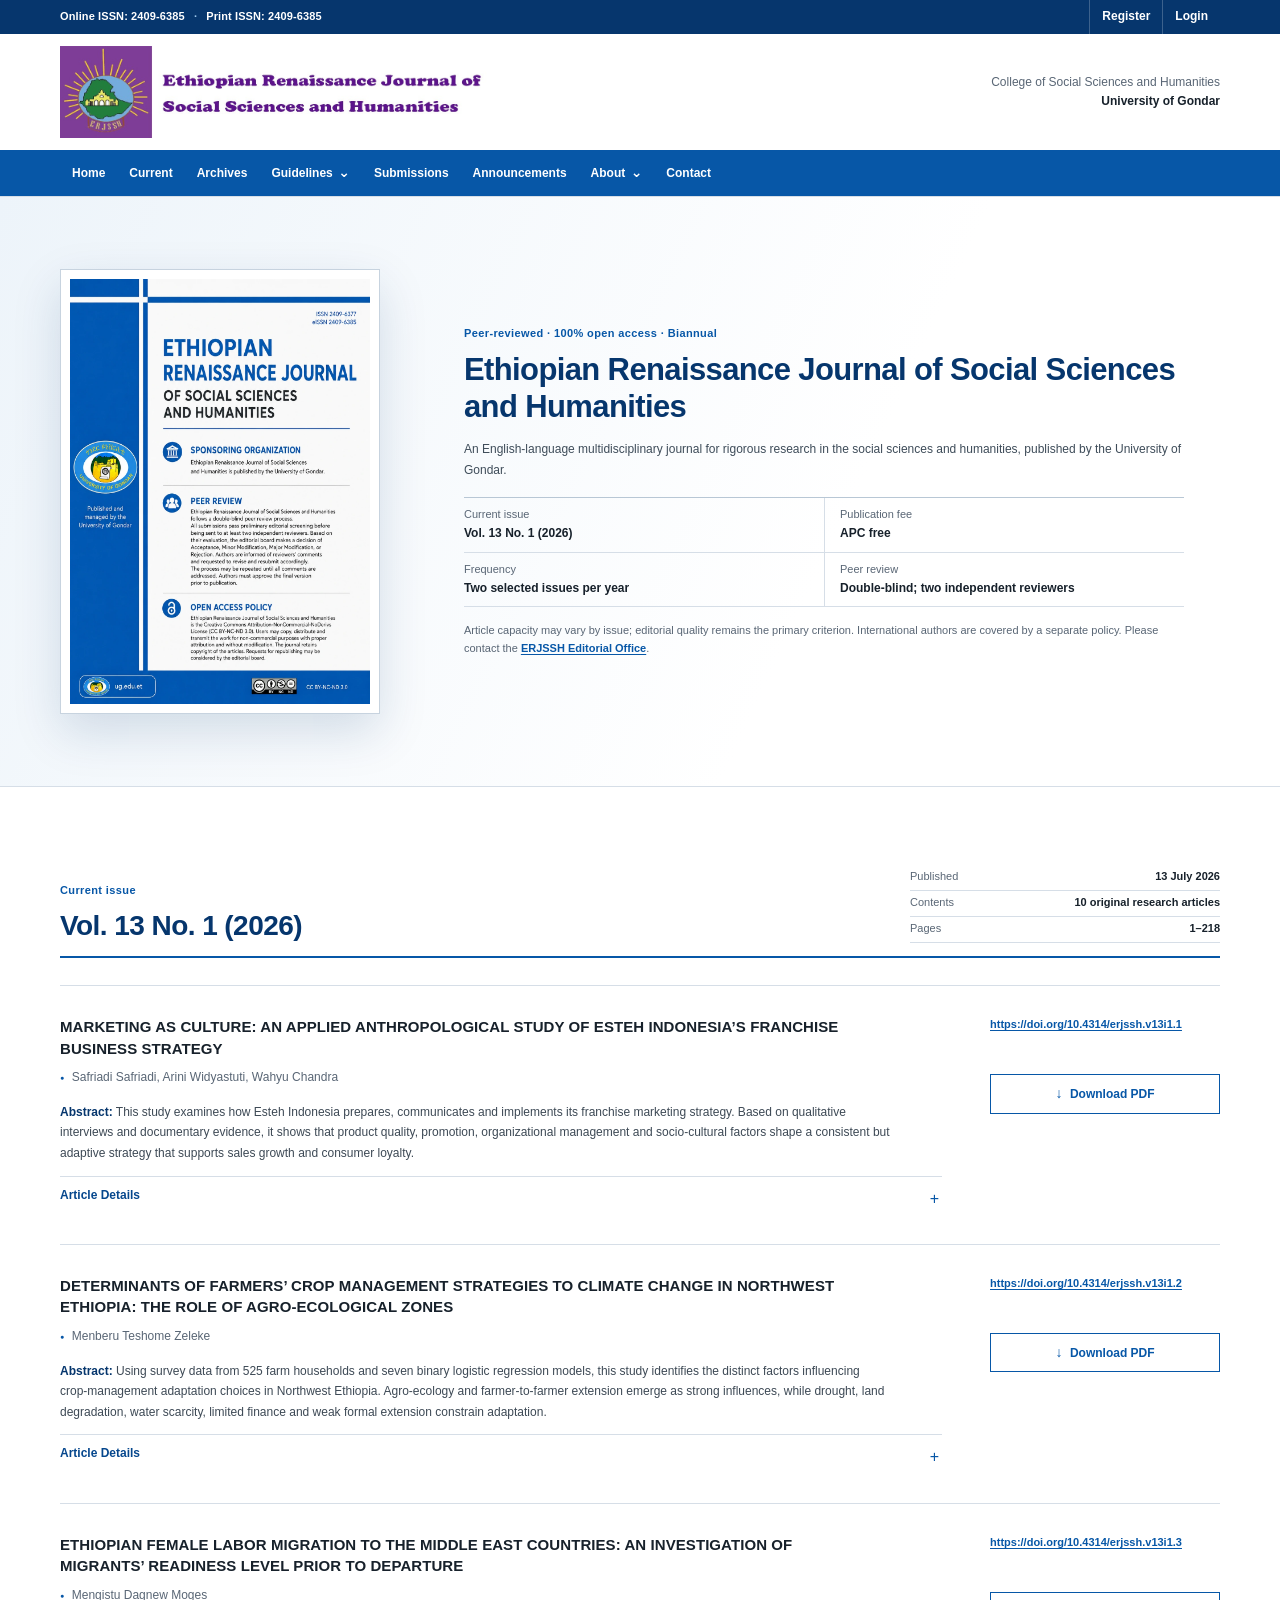
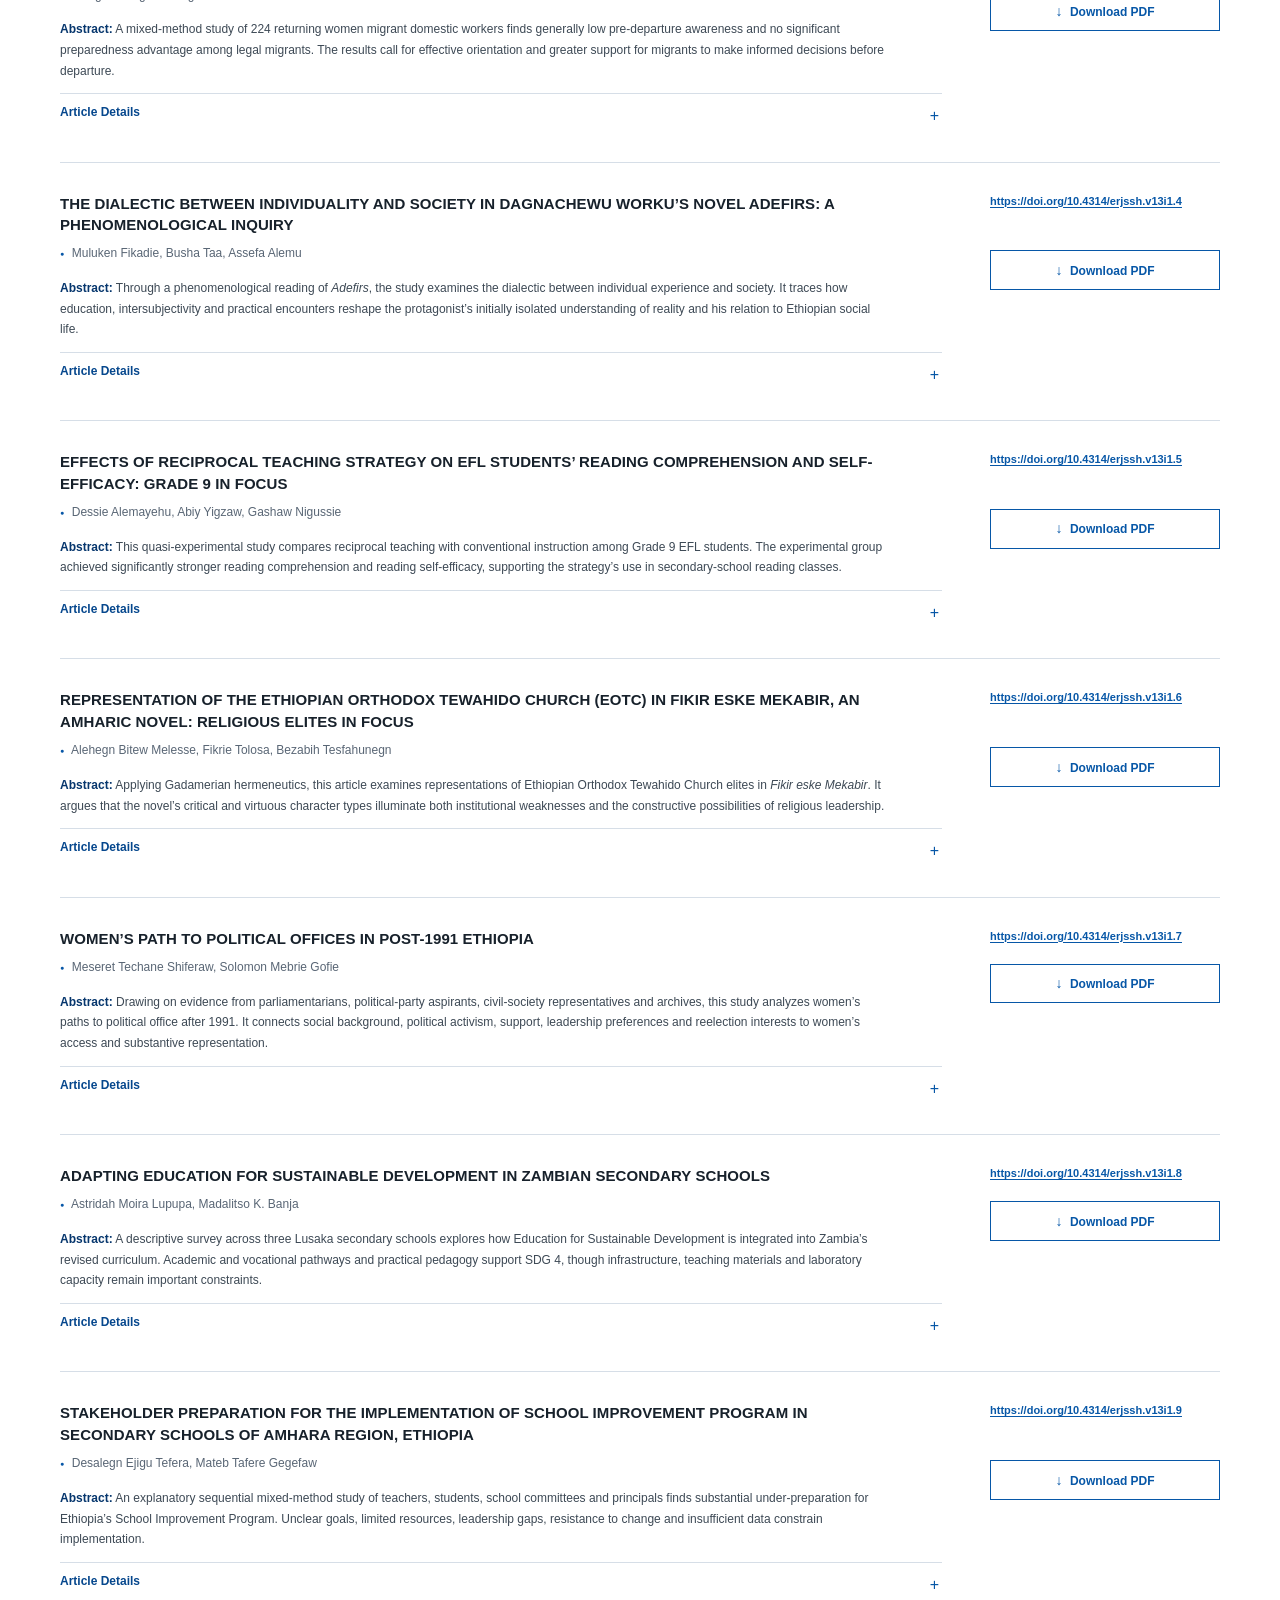
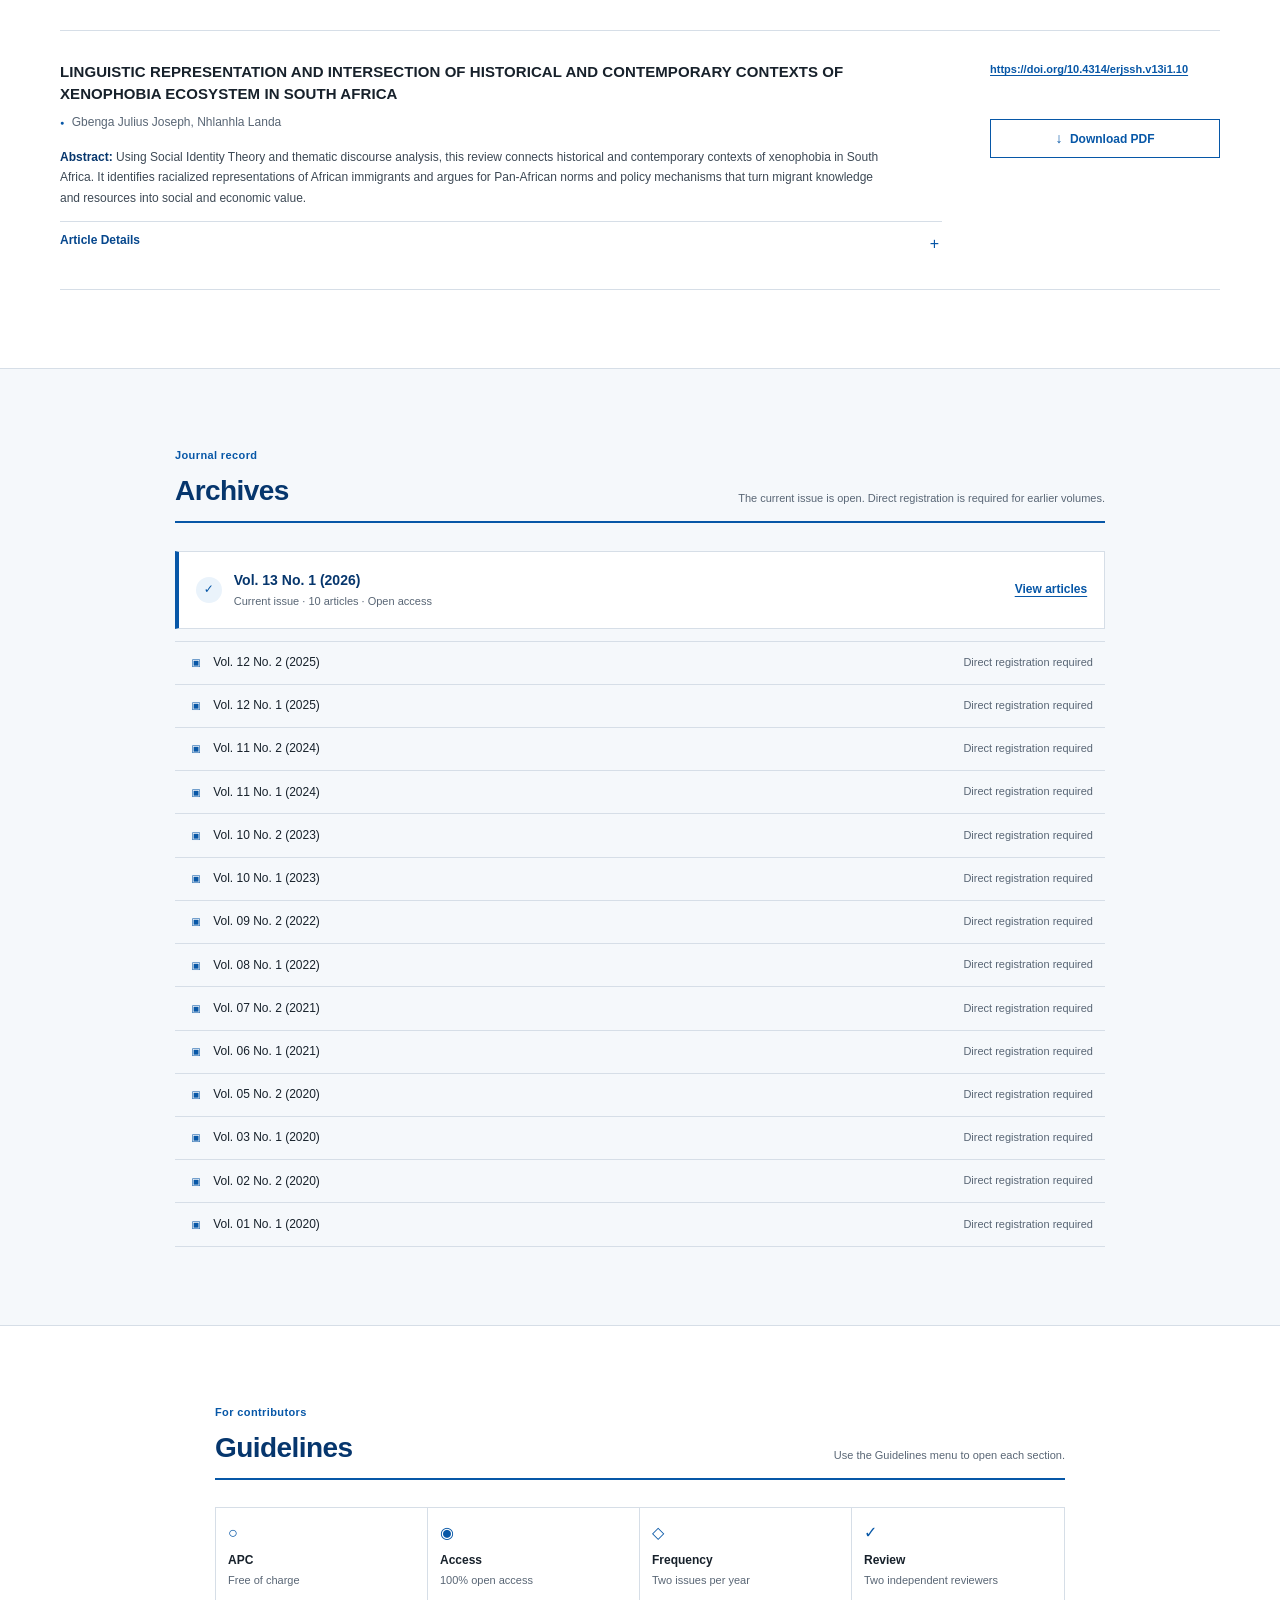
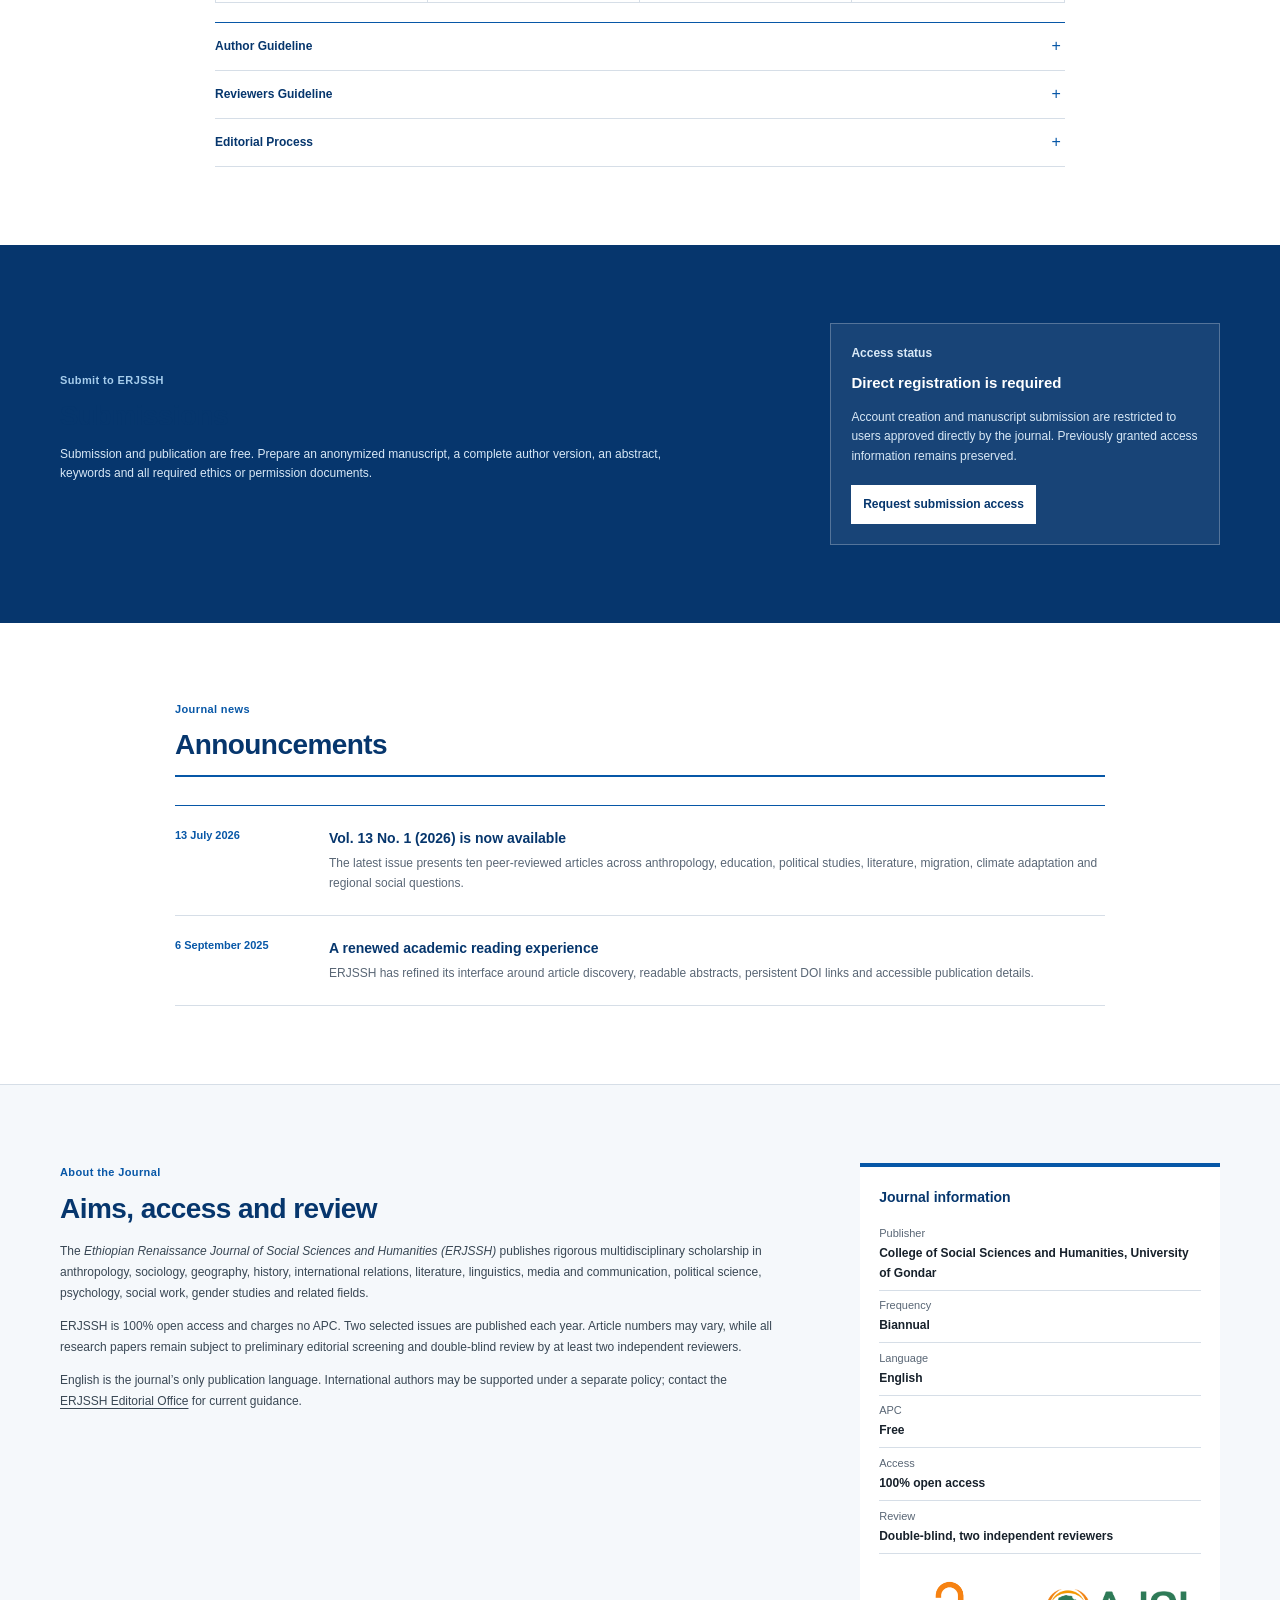
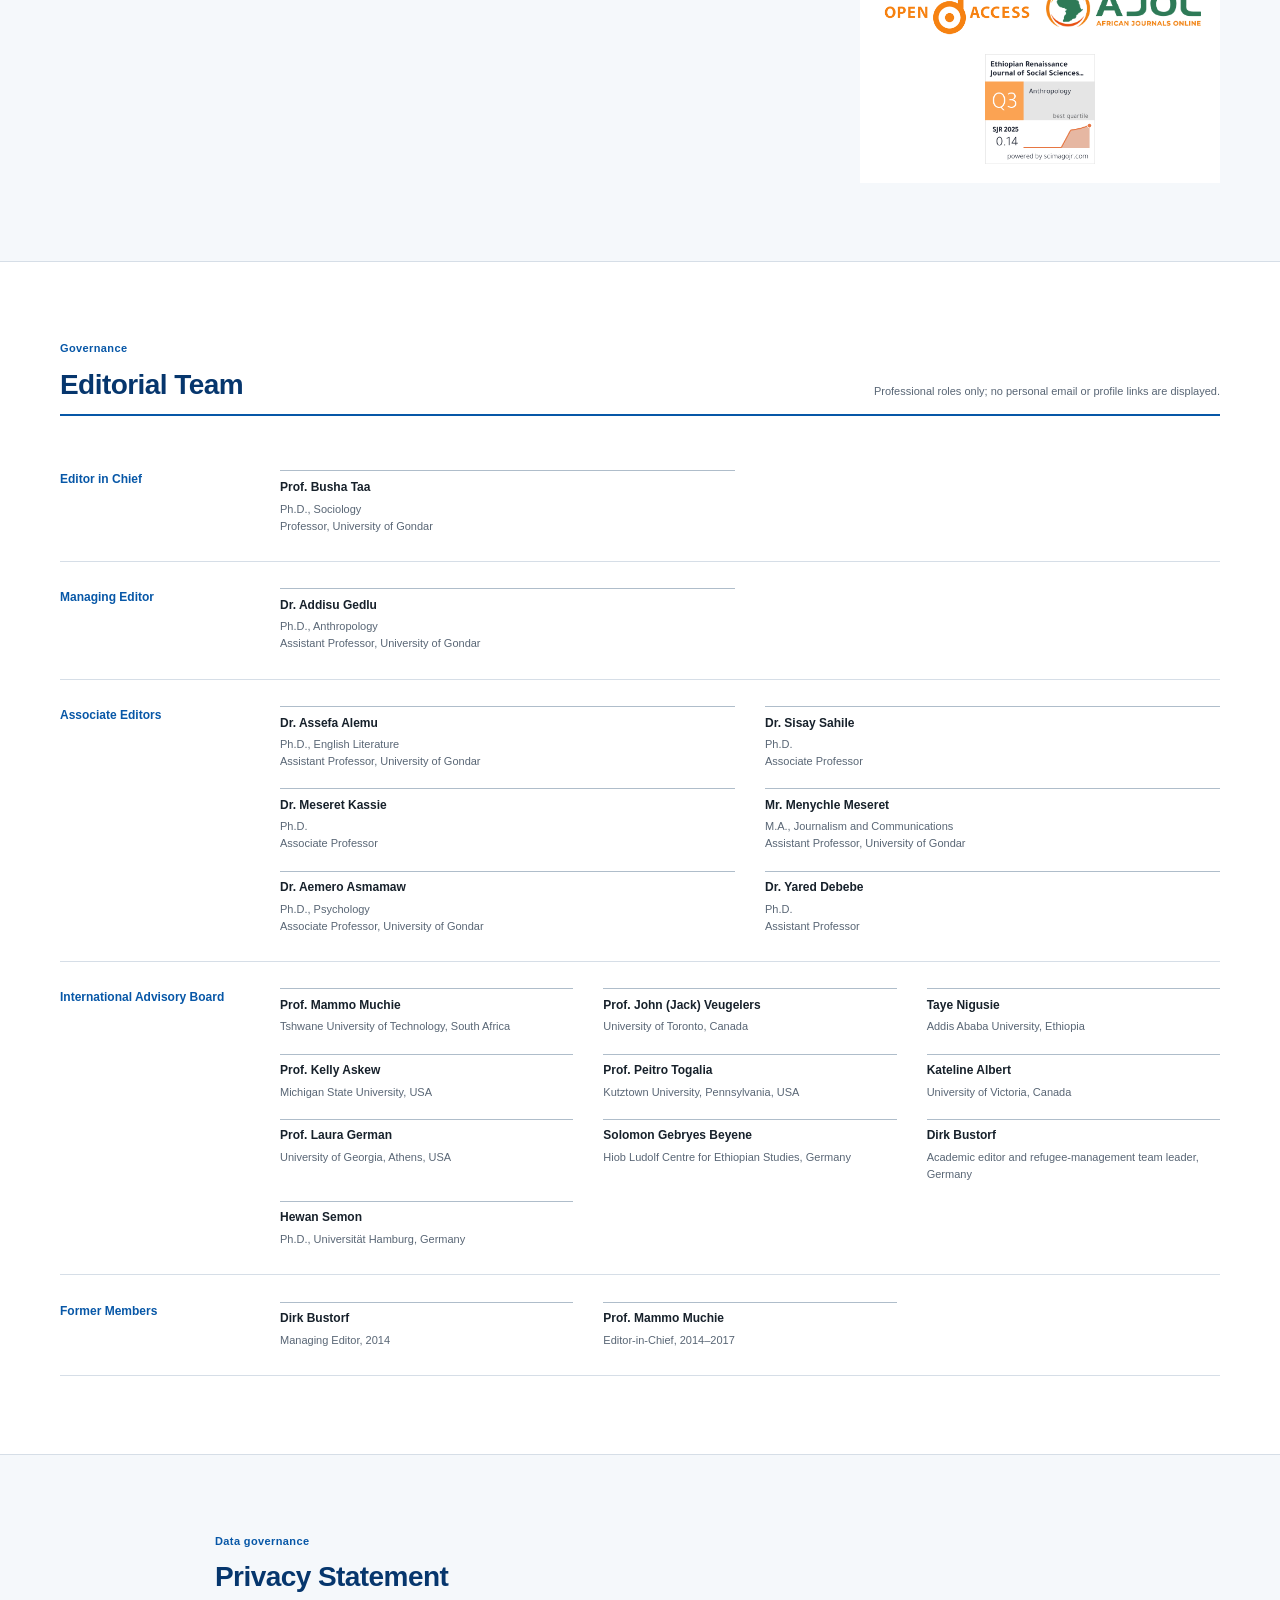
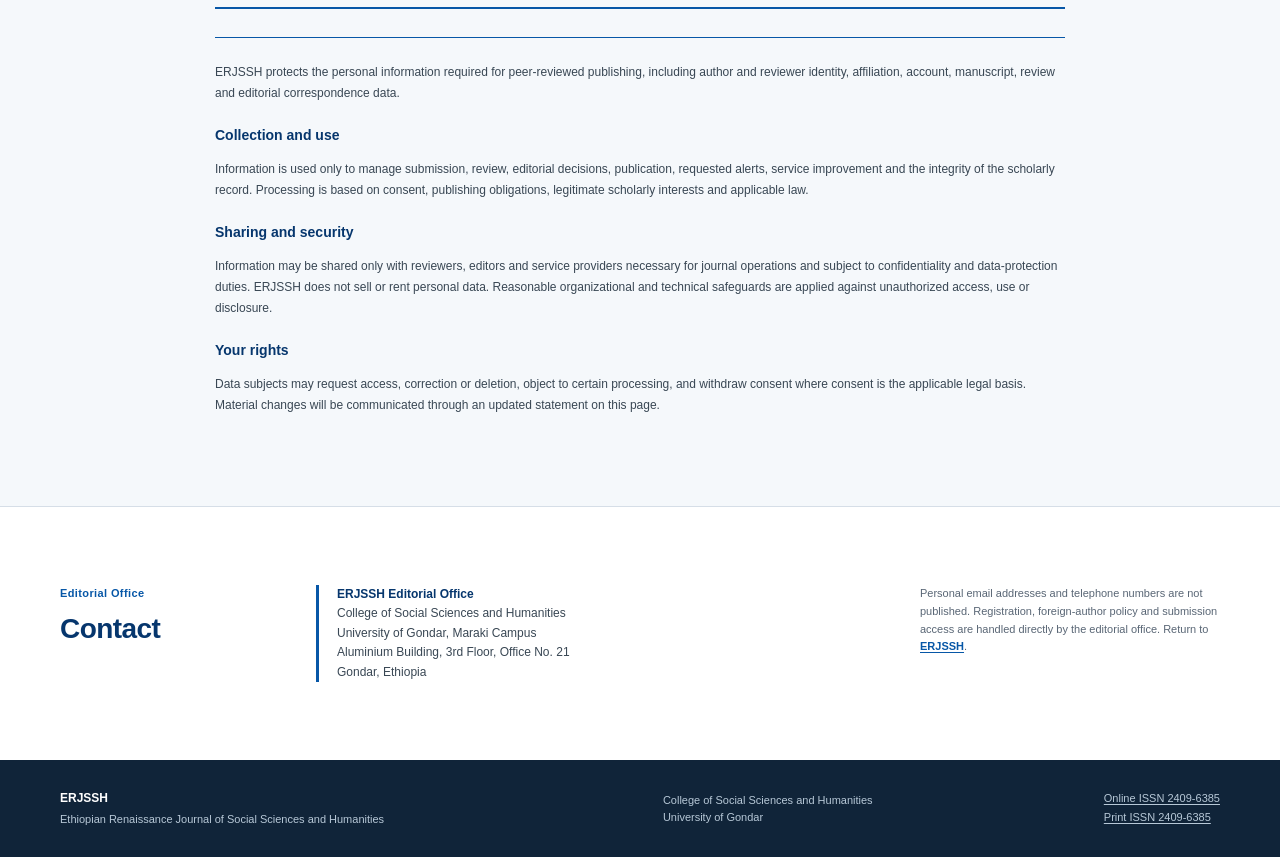
==== commit 58115f0b: "Refine ERJSSH issue-first academic interface" ====
--- a/index.html
+++ b/index.html
@@ -4,24 +4,24 @@
   <meta charset="utf-8">
   <meta name="viewport" content="width=device-width, initial-scale=1">
   <title>ERJSSH — Ethiopian Renaissance Journal of Social Sciences and Humanities</title>
-  <meta name="description" content="The Ethiopian Renaissance Journal of Social Sciences and Humanities, a peer-reviewed journal published by the University of Gondar.">
+  <meta name="description" content="The Ethiopian Renaissance Journal of Social Sciences and Humanities, an English-language, peer-reviewed, open-access journal published by the University of Gondar.">
   <meta name="theme-color" content="#0757a7">
   <meta name="color-scheme" content="light">
   <link rel="canonical" href="https://base27-cvnss.github.io/ojs/">
   <link rel="stylesheet" href="./docs/assets/erjssh.css">
   <meta property="og:type" content="website">
   <meta property="og:title" content="Ethiopian Renaissance Journal of Social Sciences and Humanities">
-  <meta property="og:description" content="Peer-reviewed scholarship in the social sciences and humanities from the University of Gondar.">
+  <meta property="og:description" content="Peer-reviewed, open-access scholarship in the social sciences and humanities.">
   <meta property="og:url" content="https://base27-cvnss.github.io/ojs/">
   <meta property="og:image" content="https://base27-cvnss.github.io/ojs/docs/assets/erjssh-cover.webp">
-  <script type="application/ld+json">{"@context":"https://schema.org","@type":"Periodical","name":"Ethiopian Renaissance Journal of Social Sciences and Humanities","alternateName":"ERJSSH","issn":["2409-6385"],"publisher":{"@type":"CollegeOrUniversity","name":"University of Gondar"}}</script>
+  <script type="application/ld+json">{"@context":"https://schema.org","@type":"Periodical","name":"Ethiopian Renaissance Journal of Social Sciences and Humanities","alternateName":"ERJSSH","issn":["2409-6385"],"inLanguage":"en","isAccessibleForFree":true,"publisher":{"@type":"CollegeOrUniversity","name":"University of Gondar"}}</script>
 </head>
 <body>
   <a class="skip-link" href="#main-content">Skip to main content</a>
 
   <div class="utility-bar">
     <div class="container utility-bar__inner">
-      <a class="issn-link" href="https://portal.issn.org/resource/issn/2409-6385" rel="external">Online ISSN: 2409-6385 <span>·</span> Print ISSN: 2409-6385</a>
+      <a class="issn-link" href="https://portal.issn.org/resource/issn/2409-6385" rel="external">Online ISSN: 2409-6385 <span aria-hidden="true">·</span> Print ISSN: 2409-6385</a>
       <div class="access-actions" aria-label="Account access">
         <button type="button" data-access="Register">Register</button>
         <button type="button" data-access="Login">Login</button>
@@ -31,24 +31,37 @@
 
   <header class="site-header">
     <div class="container masthead">
-      <a class="wordmark" href="#home" aria-label="ERJSSH home">
-        <span class="wordmark__abbr">ERJSSH</span>
-        <span class="wordmark__title">Ethiopian Renaissance Journal<br>of Social Sciences and Humanities</span>
+      <a class="masthead__identity" href="#home" aria-label="ERJSSH home">
+        <img src="./docs/assets/erjssh-masthead.jpg" alt="Ethiopian Renaissance Journal of Social Sciences and Humanities" width="1155" height="238">
       </a>
-      <div class="masthead__publisher">College of Social Sciences and Humanities<br><strong>University of Gondar</strong></div>
+      <p class="masthead__publisher">College of Social Sciences and Humanities<br><strong>University of Gondar</strong></p>
     </div>
 
     <nav class="primary-nav" aria-label="Journal navigation">
       <div class="container primary-nav__inner">
-        <button class="nav-toggle" type="button" aria-expanded="false" aria-controls="journal-menu">Menu</button>
+        <button class="nav-toggle" type="button" aria-expanded="false" aria-controls="journal-menu"><span class="menu-icon" aria-hidden="true">☰</span> Menu</button>
         <div class="nav-links" id="journal-menu">
           <a href="#home">Home</a>
           <a href="#current">Current</a>
           <a href="#archives">Archives</a>
-          <a href="#guidelines">Guidelines</a>
+          <div class="nav-dropdown">
+            <button class="nav-dropdown__toggle" type="button" aria-expanded="false">Guidelines <span aria-hidden="true">⌄</span></button>
+            <div class="nav-dropdown__menu">
+              <a href="#author-guideline">Author Guideline</a>
+              <a href="#reviewer-guideline">Reviewers Guideline</a>
+              <a href="#editorial-process">Editorial Process</a>
+            </div>
+          </div>
           <a href="#submissions">Submissions</a>
           <a href="#announcements">Announcements</a>
-          <a href="#about">About</a>
+          <div class="nav-dropdown">
+            <button class="nav-dropdown__toggle" type="button" aria-expanded="false">About <span aria-hidden="true">⌄</span></button>
+            <div class="nav-dropdown__menu">
+              <a href="#about-journal">About the Journal</a>
+              <a href="#editorial-team">Editorial Team</a>
+              <a href="#privacy">Privacy Statement</a>
+            </div>
+          </div>
           <a href="#contact">Contact</a>
         </div>
       </div>
@@ -58,20 +71,18 @@
   <main id="main-content">
     <section class="hero section-anchor" id="home">
       <div class="container hero__grid">
-        <figure class="journal-cover">
-          <img src="./docs/assets/erjssh-cover.webp" alt="ERJSSH journal cover with University of Gondar publishing, peer-review and open-access information" width="1054" height="1492">
-        </figure>
+        <figure class="journal-cover"><img src="./docs/assets/erjssh-cover.webp" alt="ERJSSH journal cover" width="1054" height="1492"></figure>
         <div class="hero__content">
-          <p class="eyebrow">Peer-reviewed · Open access · Biannual</p>
+          <p class="eyebrow">Peer-reviewed · 100% open access · Biannual</p>
           <h1>Ethiopian Renaissance Journal of Social Sciences and Humanities</h1>
-          <p class="hero__lead">A multidisciplinary forum for rigorous scholarship that advances understanding of society, culture and human experience in Ethiopia and across the world.</p>
+          <p class="hero__lead">An English-language multidisciplinary journal for rigorous research in the social sciences and humanities, published by the University of Gondar.</p>
           <dl class="journal-facts">
-            <div><dt>Publisher</dt><dd>University of Gondar</dd></div>
-            <div><dt>Current issue</dt><dd>Vol. 12 No. 2 (2025)</dd></div>
-            <div><dt>Frequency</dt><dd>Biannual</dd></div>
-            <div><dt>Language</dt><dd>English</dd></div>
+            <div><dt>Current issue</dt><dd>Vol. 13 No. 1 (2026)</dd></div>
+            <div><dt>Publication fee</dt><dd>APC free</dd></div>
+            <div><dt>Frequency</dt><dd>Two selected issues per year</dd></div>
+            <div><dt>Peer review</dt><dd>Double-blind; two independent reviewers</dd></div>
           </dl>
-          <a class="text-link" href="https://www.scimagojr.com/journalsearch.php?q=21101111533&amp;tip=sid&amp;exact=no" rel="external">View journal profile in SCImago Journal &amp; Country Rank <span aria-hidden="true">↗</span></a>
+          <p class="foreign-policy">Article capacity may vary by issue; editorial quality remains the primary criterion. International authors are covered by a separate policy. Please contact the <a href="https://base27-cvnss.github.io/ojs/#home">ERJSSH Editorial Office</a>.</p>
         </div>
       </div>
     </section>
@@ -79,60 +90,99 @@
     <section class="journal-section section-anchor" id="current">
       <div class="container">
         <header class="section-heading">
-          <div><p class="eyebrow">Current issue</p><h2>Vol. 12 No. 2 (2025)</h2></div>
-          <dl class="issue-meta"><div><dt>Published</dt><dd>31 July 2025</dd></div><div><dt>Section</dt><dd>Original Research Articles</dd></div></dl>
+          <div><p class="eyebrow">Current issue</p><h2>Vol. 13 No. 1 (2026)</h2></div>
+          <dl class="issue-meta"><div><dt>Published</dt><dd>13 July 2026</dd></div><div><dt>Contents</dt><dd>10 original research articles</dd></div><div><dt>Pages</dt><dd>1–218</dd></div></dl>
         </header>
 
-        <div class="article-list" aria-label="Articles in the current issue">
-          <article class="article-item">
-            <h3>A Public-Private Partnership: Adapting Context Specific Model for Enhancing Housing Development in Addis Ababa, Ethiopia</h3>
-            <p class="authors">Girma Birhanu Abera, Teshome Beyene, Tesfaye Italemahu</p>
-            <a class="doi" href="https://doi.org/10.4314/erjssh.v12i2.1" rel="external">https://doi.org/10.4314/erjssh.v12i2.1</a>
-          </article>
-          <article class="article-item">
-            <h3>Rethinking Daycare in Amhara Region of Ethiopia: Bridging the Gap between Needs and Practices</h3>
-            <p class="authors">Mesret Getachew Tessema, Simegn Sendek Yizengaw, Ebabush Yerdaw Kassa, Misaye Mulatie Mengtie, et al.</p>
-            <a class="doi" href="https://doi.org/10.4314/erjssh.v12i2.2" rel="external">https://doi.org/10.4314/erjssh.v12i2.2</a>
-          </article>
-          <article class="article-item">
-            <h3>The Psychology behind Misinformation: A Correlational Study on Cognitive Failure and Worldview</h3>
-            <p class="authors">Eliana Michaela Lacap, Jose Angelo Ycasiano, Nathaniel R. Melican</p>
-            <a class="doi" href="https://doi.org/10.4314/erjssh.v12i2.3" rel="external">https://doi.org/10.4314/erjssh.v12i2.3</a>
-          </article>
-          <article class="article-item">
-            <h3>Experiences of Mothers of Children with Autism Spectrum Disorders in Addis Ababa</h3>
-            <p class="authors">Esayas Abera, Kindie Abeje</p>
-            <a class="doi" href="https://doi.org/10.4314/erjssh.v12i2.4" rel="external">https://doi.org/10.4314/erjssh.v12i2.4</a>
-          </article>
-          <article class="article-item">
-            <h3>Reading Self-Efficacy and Reading Strategies Use in L1 Context</h3>
-            <p class="authors">Ephriem Tiruneh</p>
-            <a class="doi" href="https://doi.org/10.4314/erjssh.v12i2.5" rel="external">https://doi.org/10.4314/erjssh.v12i2.5</a>
-          </article>
-          <article class="article-item">
-            <h3>Land-Grant Documents and Ecclesiastical Donations of Mändabba Mädḫane Aläm Monastery, Northern Shore of Lake Ṭana, Ethiopia</h3>
-            <p class="authors">Getinet Merid, Anaïs Wion, Sisay Sahile</p>
-            <a class="doi" href="https://doi.org/10.4314/erjssh.v12i2.6" rel="external">https://doi.org/10.4314/erjssh.v12i2.6</a>
-          </article>
-          <article class="article-item">
-            <h3>Ethiopia’s Quest for Sea Access: Strategic Imperatives, Responses and Geopolitical Repercussions</h3>
-            <p class="authors">Shimellis Hailu, Hussein Jemma, Yonas Ashine</p>
-            <a class="doi" href="https://doi.org/10.4314/erjssh.v12i2.7" rel="external">https://doi.org/10.4314/erjssh.v12i2.7</a>
-          </article>
-          <article class="article-item">
-            <h3>Psychological Self-Determination and Entrepreneurial Intention in University Students: Investigating the Mediating Roles of Inspiration and Creativity</h3>
-            <p class="authors">Mahdieh Khalili Khezrabadi, Mohammad Hassani</p>
-            <a class="doi" href="https://doi.org/10.4314/erjssh.v12i2.8" rel="external">https://doi.org/10.4314/erjssh.v12i2.8</a>
-          </article>
-          <article class="article-item">
-            <h3>Etiology and Indigenous Healing Practices of Genu Kisha’a among the Shinasha of Benishangul-Gumuz Region, Northwestern Ethiopia</h3>
-            <p class="authors">Abrham Regassa, Yohannes Gezahagn, Addisu Gedlu</p>
-            <a class="doi" href="https://doi.org/10.4314/erjssh.v12i2.9" rel="external">https://doi.org/10.4314/erjssh.v12i2.9</a>
-          </article>
-          <article class="article-item">
-            <h3>Dialogic Teaching: Transformative Impacts on EFL Learners’ Spoken Discourse at Gondar College of Teacher Education</h3>
-            <p class="authors">Dereje Birhanu, Haile Kassahun, Solomon Admasu</p>
-            <a class="doi" href="https://doi.org/10.4314/erjssh.v12i2.10" rel="external">https://doi.org/10.4314/erjssh.v12i2.10</a>
+        <div class="article-list" aria-label="Articles in Vol. 13 No. 1 (2026)">
+          <article class="article-item">
+            <h3>Marketing as Culture: An Applied Anthropological Study of Esteh Indonesia’s Franchise Business Strategy</h3>
+            <p class="authors"><span aria-hidden="true">●</span> Safriadi Safriadi, Arini Widyastuti, Wahyu Chandra</p>
+            <a class="doi" href="https://doi.org/10.4314/erjssh.v13i1.1" rel="external">https://doi.org/10.4314/erjssh.v13i1.1</a>
+            <p class="abstract"><strong>Abstract:</strong> This study examines how Esteh Indonesia prepares, communicates and implements its franchise marketing strategy. Based on qualitative interviews and documentary evidence, it shows that product quality, promotion, organizational management and socio-cultural factors shape a consistent but adaptive strategy that supports sales growth and consumer loyalty.</p>
+            <details class="article-details"><summary>Article Details</summary><div class="article-details__body"><p><strong>Keywords:</strong> Marketing strategy; Organizational culture; Consumer loyalty; Sociocultural factors; Esteh Indonesia</p><p><strong>How to Cite:</strong> Safriadi, S., Widyastuti, A., &amp; Chandra, W. (2026). Marketing as culture: An applied anthropological study of Esteh Indonesia’s franchise business strategy. <em>Ethiopian Renaissance Journal of Social Sciences and Humanities, 13</em>(1), 1–23. https://doi.org/10.4314/erjssh.v13i1.1</p><p><strong>Issue:</strong> Vol. 13 No. 1 (2026)</p></div></details>
+            <a class="pdf-link" href="https://erjssh.uog.edu.et/index.php/ERJSSH/article/download/1117/230" rel="external"><span aria-hidden="true">↓</span> Download PDF</a>
+          </article>
+
+          <article class="article-item">
+            <h3>Determinants of Farmers’ Crop Management Strategies to Climate Change in Northwest Ethiopia: The Role of Agro-ecological Zones</h3>
+            <p class="authors"><span aria-hidden="true">●</span> Menberu Teshome Zeleke</p>
+            <a class="doi" href="https://doi.org/10.4314/erjssh.v13i1.2" rel="external">https://doi.org/10.4314/erjssh.v13i1.2</a>
+            <p class="abstract"><strong>Abstract:</strong> Using survey data from 525 farm households and seven binary logistic regression models, this study identifies the distinct factors influencing crop-management adaptation choices in Northwest Ethiopia. Agro-ecology and farmer-to-farmer extension emerge as strong influences, while drought, land degradation, water scarcity, limited finance and weak formal extension constrain adaptation.</p>
+            <details class="article-details"><summary>Article Details</summary><div class="article-details__body"><p><strong>Keywords:</strong> Climate change; Adaptation; Crop management strategies; Farmers’ choice; Agro-ecological zone; Northwest Ethiopia; Binary logistic regression</p><p><strong>How to Cite:</strong> Zeleke, M. T. (2026). Determinants of farmers’ crop management strategies to climate change in Northwest Ethiopia: The role of agro-ecological zones. <em>Ethiopian Renaissance Journal of Social Sciences and Humanities, 13</em>(1), 24–49. https://doi.org/10.4314/erjssh.v13i1.2</p><p><strong>Issue:</strong> Vol. 13 No. 1 (2026)</p></div></details>
+            <a class="pdf-link" href="https://erjssh.uog.edu.et/index.php/ERJSSH/article/download/1235/231" rel="external"><span aria-hidden="true">↓</span> Download PDF</a>
+          </article>
+
+          <article class="article-item">
+            <h3>Ethiopian Female Labor Migration to the Middle East Countries: An Investigation of Migrants’ Readiness Level Prior to Departure</h3>
+            <p class="authors"><span aria-hidden="true">●</span> Mengistu Dagnew Moges</p>
+            <a class="doi" href="https://doi.org/10.4314/erjssh.v13i1.3" rel="external">https://doi.org/10.4314/erjssh.v13i1.3</a>
+            <p class="abstract"><strong>Abstract:</strong> A mixed-method study of 224 returning women migrant domestic workers finds generally low pre-departure awareness and no significant preparedness advantage among legal migrants. The results call for effective orientation and greater support for migrants to make informed decisions before departure.</p>
+            <details class="article-details"><summary>Article Details</summary><div class="article-details__body"><p><strong>Keywords:</strong> Pre-departure awareness; Migration; Migrant domestic workers; Ethiopia; Middle East</p><p><strong>How to Cite:</strong> Moges, M. D. (2026). Ethiopian female labor migration to the Middle East countries: An investigation of migrants’ readiness level prior to departure. <em>Ethiopian Renaissance Journal of Social Sciences and Humanities, 13</em>(1), 50–71. https://doi.org/10.4314/erjssh.v13i1.3</p><p><strong>Issue:</strong> Vol. 13 No. 1 (2026)</p></div></details>
+            <a class="pdf-link" href="https://erjssh.uog.edu.et/index.php/ERJSSH/article/download/1376/236" rel="external"><span aria-hidden="true">↓</span> Download PDF</a>
+          </article>
+
+          <article class="article-item">
+            <h3>The Dialectic between Individuality and Society in Dagnachewu Worku’s Novel Adefirs: A Phenomenological Inquiry</h3>
+            <p class="authors"><span aria-hidden="true">●</span> Muluken Fikadie, Busha Taa, Assefa Alemu</p>
+            <a class="doi" href="https://doi.org/10.4314/erjssh.v13i1.4" rel="external">https://doi.org/10.4314/erjssh.v13i1.4</a>
+            <p class="abstract"><strong>Abstract:</strong> Through a phenomenological reading of <em>Adefirs</em>, the study examines the dialectic between individual experience and society. It traces how education, intersubjectivity and practical encounters reshape the protagonist’s initially isolated understanding of reality and his relation to Ethiopian social life.</p>
+            <details class="article-details"><summary>Article Details</summary><div class="article-details__body"><p><strong>Keywords:</strong> Individuality; Society; Phenomenology; Typification; Sub-world</p><p><strong>How to Cite:</strong> Fikadie, M., Taa, B., &amp; Alemu, A. (2026). The dialectic between individuality and society in Dagnachewu Worku’s novel <em>Adefirs</em>: A phenomenological inquiry. <em>Ethiopian Renaissance Journal of Social Sciences and Humanities, 13</em>(1), 72–88. https://doi.org/10.4314/erjssh.v13i1.4</p><p><strong>Issue:</strong> Vol. 13 No. 1 (2026)</p></div></details>
+            <a class="pdf-link" href="https://erjssh.uog.edu.et/index.php/ERJSSH/article/download/1377/233" rel="external"><span aria-hidden="true">↓</span> Download PDF</a>
+          </article>
+
+          <article class="article-item">
+            <h3>Effects of Reciprocal Teaching Strategy on EFL Students’ Reading Comprehension and Self-Efficacy: Grade 9 in Focus</h3>
+            <p class="authors"><span aria-hidden="true">●</span> Dessie Alemayehu, Abiy Yigzaw, Gashaw Nigussie</p>
+            <a class="doi" href="https://doi.org/10.4314/erjssh.v13i1.5" rel="external">https://doi.org/10.4314/erjssh.v13i1.5</a>
+            <p class="abstract"><strong>Abstract:</strong> This quasi-experimental study compares reciprocal teaching with conventional instruction among Grade 9 EFL students. The experimental group achieved significantly stronger reading comprehension and reading self-efficacy, supporting the strategy’s use in secondary-school reading classes.</p>
+            <details class="article-details"><summary>Article Details</summary><div class="article-details__body"><p><strong>Keywords:</strong> Reading comprehension; Reciprocal teaching strategy; Self-efficacy</p><p><strong>How to Cite:</strong> Alemayehu, D., Yigzaw, A., &amp; Nigussie, G. (2026). Effects of reciprocal teaching strategy on EFL students’ reading comprehension and self-efficacy: Grade 9 in focus. <em>Ethiopian Renaissance Journal of Social Sciences and Humanities, 13</em>(1), 89–109. https://doi.org/10.4314/erjssh.v13i1.5</p><p><strong>Issue:</strong> Vol. 13 No. 1 (2026)</p></div></details>
+            <a class="pdf-link" href="https://erjssh.uog.edu.et/index.php/ERJSSH/article/download/1378/234" rel="external"><span aria-hidden="true">↓</span> Download PDF</a>
+          </article>
+
+          <article class="article-item">
+            <h3>Representation of the Ethiopian Orthodox Tewahido Church (EOTC) in Fikir eske Mekabir, an Amharic Novel: Religious Elites in Focus</h3>
+            <p class="authors"><span aria-hidden="true">●</span> Alehegn Bitew Melesse, Fikrie Tolosa, Bezabih Tesfahunegn</p>
+            <a class="doi" href="https://doi.org/10.4314/erjssh.v13i1.6" rel="external">https://doi.org/10.4314/erjssh.v13i1.6</a>
+            <p class="abstract"><strong>Abstract:</strong> Applying Gadamerian hermeneutics, this article examines representations of Ethiopian Orthodox Tewahido Church elites in <em>Fikir eske Mekabir</em>. It argues that the novel’s critical and virtuous character types illuminate both institutional weaknesses and the constructive possibilities of religious leadership.</p>
+            <details class="article-details"><summary>Article Details</summary><div class="article-details__body"><p><strong>Keywords:</strong> Representation; Hermeneutics; H. G. Gadamer; Contextualization; Priesthood</p><p><strong>How to Cite:</strong> Melesse, A. B., Tolosa, F., &amp; Tesfahunegn, B. (2026). Representation of the Ethiopian Orthodox Tewahido Church (EOTC) in <em>Fikir eske Mekabir</em>, an Amharic novel: Religious elites in focus. <em>Ethiopian Renaissance Journal of Social Sciences and Humanities, 13</em>(1), 110–129. https://doi.org/10.4314/erjssh.v13i1.6</p><p><strong>Issue:</strong> Vol. 13 No. 1 (2026)</p></div></details>
+            <a class="pdf-link" href="https://erjssh.uog.edu.et/index.php/ERJSSH/article/download/1008/235" rel="external"><span aria-hidden="true">↓</span> Download PDF</a>
+          </article>
+
+          <article class="article-item">
+            <h3>Women’s Path to Political Offices in Post-1991 Ethiopia</h3>
+            <p class="authors"><span aria-hidden="true">●</span> Meseret Techane Shiferaw, Solomon Mebrie Gofie</p>
+            <a class="doi" href="https://doi.org/10.4314/erjssh.v13i1.7" rel="external">https://doi.org/10.4314/erjssh.v13i1.7</a>
+            <p class="abstract"><strong>Abstract:</strong> Drawing on evidence from parliamentarians, political-party aspirants, civil-society representatives and archives, this study analyzes women’s paths to political office after 1991. It connects social background, political activism, support, leadership preferences and reelection interests to women’s access and substantive representation.</p>
+            <details class="article-details"><summary>Article Details</summary><div class="article-details__body"><p><strong>Keywords:</strong> Political parties; Political path; Substantive representation; Women parliamentarians; Women’s political representation</p><p><strong>How to Cite:</strong> Shiferaw, M. T., &amp; Gofie, S. M. (2026). Women’s path to political offices in post-1991 Ethiopia. <em>Ethiopian Renaissance Journal of Social Sciences and Humanities, 13</em>(1), 130–155. https://doi.org/10.4314/erjssh.v13i1.7</p><p><strong>Issue:</strong> Vol. 13 No. 1 (2026)</p></div></details>
+            <a class="pdf-link" href="https://erjssh.uog.edu.et/index.php/ERJSSH/article/download/1263/237" rel="external"><span aria-hidden="true">↓</span> Download PDF</a>
+          </article>
+
+          <article class="article-item">
+            <h3>Adapting Education for Sustainable Development in Zambian Secondary Schools</h3>
+            <p class="authors"><span aria-hidden="true">●</span> Astridah Moira Lupupa, Madalitso K. Banja</p>
+            <a class="doi" href="https://doi.org/10.4314/erjssh.v13i1.8" rel="external">https://doi.org/10.4314/erjssh.v13i1.8</a>
+            <p class="abstract"><strong>Abstract:</strong> A descriptive survey across three Lusaka secondary schools explores how Education for Sustainable Development is integrated into Zambia’s revised curriculum. Academic and vocational pathways and practical pedagogy support SDG 4, though infrastructure, teaching materials and laboratory capacity remain important constraints.</p>
+            <details class="article-details"><summary>Article Details</summary><div class="article-details__body"><p><strong>Keywords:</strong> Curriculum; Education for sustainable development; Pedagogy; Practical-based learning; SDG 4</p><p><strong>How to Cite:</strong> Lupupa, A. M., &amp; Banja, M. K. (2026). Adapting education for sustainable development in Zambian secondary schools. <em>Ethiopian Renaissance Journal of Social Sciences and Humanities, 13</em>(1), 157–176. https://doi.org/10.4314/erjssh.v13i1.8</p><p><strong>Issue:</strong> Vol. 13 No. 1 (2026)</p></div></details>
+            <a class="pdf-link" href="https://erjssh.uog.edu.et/index.php/ERJSSH/article/download/1156/238" rel="external"><span aria-hidden="true">↓</span> Download PDF</a>
+          </article>
+
+          <article class="article-item">
+            <h3>Stakeholder Preparation for the Implementation of School Improvement Program in Secondary Schools of Amhara Region, Ethiopia</h3>
+            <p class="authors"><span aria-hidden="true">●</span> Desalegn Ejigu Tefera, Mateb Tafere Gegefaw</p>
+            <a class="doi" href="https://doi.org/10.4314/erjssh.v13i1.9" rel="external">https://doi.org/10.4314/erjssh.v13i1.9</a>
+            <p class="abstract"><strong>Abstract:</strong> An explanatory sequential mixed-method study of teachers, students, school committees and principals finds substantial under-preparation for Ethiopia’s School Improvement Program. Unclear goals, limited resources, leadership gaps, resistance to change and insufficient data constrain implementation.</p>
+            <details class="article-details"><summary>Article Details</summary><div class="article-details__body"><p><strong>Keywords:</strong> Stakeholder preparation; Effective implementation; School Improvement Program; Secondary schools; Amhara National Regional State</p><p><strong>How to Cite:</strong> Tefera, D. E., &amp; Gegefaw, M. T. (2026). Stakeholder preparation for the implementation of school improvement program in secondary schools of Amhara Region, Ethiopia. <em>Ethiopian Renaissance Journal of Social Sciences and Humanities, 13</em>(1), 177–196. https://doi.org/10.4314/erjssh.v13i1.9</p><p><strong>Issue:</strong> Vol. 13 No. 1 (2026)</p></div></details>
+            <a class="pdf-link" href="https://erjssh.uog.edu.et/index.php/ERJSSH/article/download/846/239" rel="external"><span aria-hidden="true">↓</span> Download PDF</a>
+          </article>
+
+          <article class="article-item">
+            <h3>Linguistic Representation and Intersection of Historical and Contemporary Contexts of Xenophobia Ecosystem in South Africa</h3>
+            <p class="authors"><span aria-hidden="true">●</span> Gbenga Julius Joseph, Nhlanhla Landa</p>
+            <a class="doi" href="https://doi.org/10.4314/erjssh.v13i1.10" rel="external">https://doi.org/10.4314/erjssh.v13i1.10</a>
+            <p class="abstract"><strong>Abstract:</strong> Using Social Identity Theory and thematic discourse analysis, this review connects historical and contemporary contexts of xenophobia in South Africa. It identifies racialized representations of African immigrants and argues for Pan-African norms and policy mechanisms that turn migrant knowledge and resources into social and economic value.</p>
+            <details class="article-details"><summary>Article Details</summary><div class="article-details__body"><p><strong>Keywords:</strong> Xenophobia; South Africa; African nationals; Historical context; Contemporary context</p><p><strong>How to Cite:</strong> Joseph, G. J., &amp; Landa, N. (2026). Linguistic representation and intersection of historical and contemporary contexts of xenophobia ecosystem in South Africa. <em>Ethiopian Renaissance Journal of Social Sciences and Humanities, 13</em>(1), 197–218. https://doi.org/10.4314/erjssh.v13i1.10</p><p><strong>Issue:</strong> Vol. 13 No. 1 (2026)</p></div></details>
+            <a class="pdf-link" href="https://erjssh.uog.edu.et/index.php/ERJSSH/article/download/1218/240" rel="external"><span aria-hidden="true">↓</span> Download PDF</a>
           </article>
         </div>
       </div>
@@ -140,60 +190,48 @@
 
     <section class="journal-section journal-section--tint section-anchor" id="archives">
       <div class="container narrow">
-        <header class="section-heading section-heading--simple"><div><p class="eyebrow">Journal record</p><h2>Archives</h2></div></header>
-        <article class="archive-record">
-          <div><span class="archive-record__year">2025</span><h3>Vol. 12 No. 2</h3><p>Ethiopian Renaissance Journal of Social Sciences and Humanities</p></div>
-          <dl><div><dt>Published</dt><dd>31 July 2025</dd></div><div><dt>Contents</dt><dd>10 original research articles</dd></div><div><dt>Pagination</dt><dd>1–215</dd></div></dl>
-        </article>
+        <header class="section-heading section-heading--simple"><div><p class="eyebrow">Journal record</p><h2>Archives</h2></div><p class="section-note">The current issue is open. Direct registration is required for earlier volumes.</p></header>
+        <article class="archive-current"><div><span class="status-icon" aria-hidden="true">✓</span><div><h3>Vol. 13 No. 1 (2026)</h3><p>Current issue · 10 articles · Open access</p></div></div><a href="#current">View articles</a></article>
+        <div class="archive-list" aria-label="Restricted earlier issues">
+          <button type="button" data-access="Vol. 12 No. 2 (2025)"><span><span class="lock-icon" aria-hidden="true">▣</span> Vol. 12 No. 2 (2025)</span><span>Direct registration required</span></button>
+          <button type="button" data-access="Vol. 12 No. 1 (2025)"><span><span class="lock-icon" aria-hidden="true">▣</span> Vol. 12 No. 1 (2025)</span><span>Direct registration required</span></button>
+          <button type="button" data-access="Vol. 11 No. 2 (2024)"><span><span class="lock-icon" aria-hidden="true">▣</span> Vol. 11 No. 2 (2024)</span><span>Direct registration required</span></button>
+          <button type="button" data-access="Vol. 11 No. 1 (2024)"><span><span class="lock-icon" aria-hidden="true">▣</span> Vol. 11 No. 1 (2024)</span><span>Direct registration required</span></button>
+          <button type="button" data-access="Vol. 10 No. 2 (2023)"><span><span class="lock-icon" aria-hidden="true">▣</span> Vol. 10 No. 2 (2023)</span><span>Direct registration required</span></button>
+          <button type="button" data-access="Vol. 10 No. 1 (2023)"><span><span class="lock-icon" aria-hidden="true">▣</span> Vol. 10 No. 1 (2023)</span><span>Direct registration required</span></button>
+          <button type="button" data-access="Vol. 09 No. 2 (2022)"><span><span class="lock-icon" aria-hidden="true">▣</span> Vol. 09 No. 2 (2022)</span><span>Direct registration required</span></button>
+          <button type="button" data-access="Vol. 08 No. 1 (2022)"><span><span class="lock-icon" aria-hidden="true">▣</span> Vol. 08 No. 1 (2022)</span><span>Direct registration required</span></button>
+          <button type="button" data-access="Vol. 07 No. 2 (2021)"><span><span class="lock-icon" aria-hidden="true">▣</span> Vol. 07 No. 2 (2021)</span><span>Direct registration required</span></button>
+          <button type="button" data-access="Vol. 06 No. 1 (2021)"><span><span class="lock-icon" aria-hidden="true">▣</span> Vol. 06 No. 1 (2021)</span><span>Direct registration required</span></button>
+          <button type="button" data-access="Vol. 05 No. 2 (2020)"><span><span class="lock-icon" aria-hidden="true">▣</span> Vol. 05 No. 2 (2020)</span><span>Direct registration required</span></button>
+          <button type="button" data-access="Vol. 03 No. 1 (2020)"><span><span class="lock-icon" aria-hidden="true">▣</span> Vol. 03 No. 1 (2020)</span><span>Direct registration required</span></button>
+          <button type="button" data-access="Vol. 02 No. 2 (2020)"><span><span class="lock-icon" aria-hidden="true">▣</span> Vol. 02 No. 2 (2020)</span><span>Direct registration required</span></button>
+          <button type="button" data-access="Vol. 01 No. 1 (2020)"><span><span class="lock-icon" aria-hidden="true">▣</span> Vol. 01 No. 1 (2020)</span><span>Direct registration required</span></button>
+        </div>
       </div>
     </section>
 
     <section class="journal-section section-anchor" id="guidelines">
       <div class="container reading-layout">
-        <header class="section-heading section-heading--simple"><div><p class="eyebrow">For contributors</p><h2>Guidelines</h2></div></header>
-        <div class="prose intro-copy">
-          <p>ERJSSH accepts original research articles, review articles, book reviews, case reports, systematic reviews, scoping reviews and other scholarly contributions. Submission and publication are free of charge.</p>
+        <header class="section-heading section-heading--simple"><div><p class="eyebrow">For contributors</p><h2>Guidelines</h2></div><p class="section-note">Use the Guidelines menu to open each section.</p></header>
+        <div class="policy-strip">
+          <div><span aria-hidden="true">○</span><strong>APC</strong><p>Free of charge</p></div>
+          <div><span aria-hidden="true">◉</span><strong>Access</strong><p>100% open access</p></div>
+          <div><span aria-hidden="true">◇</span><strong>Frequency</strong><p>Two issues per year</p></div>
+          <div><span aria-hidden="true">✓</span><strong>Review</strong><p>Two independent reviewers</p></div>
         </div>
         <div class="accordion-list">
-          <details open>
-            <summary>Authors’ guideline</summary>
-            <div class="prose">
-              <h3>Manuscript preparation</h3>
-              <p>Submit two manuscript versions: one anonymized for review and one containing author names, affiliations and required contact details. A submission must be original, unpublished and not under consideration elsewhere.</p>
-              <p>Manuscripts should be in English, supplied in DOC, DOCX or RTF format, and normally not exceed 8,000 words or 25 typed pages including tables, notes and references. Use 12-point type, 1.5 line spacing, 2.5 cm margins and APA 7th edition referencing.</p>
-              <h3>Abstract and keywords</h3>
-              <p>Provide a concise abstract of 140–200 words and five to eight keywords. The abstract should communicate the background, objective, method, principal results and conclusion.</p>
-              <h3>Tables, figures and photographs</h3>
-              <p>Number tables and figures consecutively, cite each in the manuscript and provide clear captions and sources. Image files should be supplied at 300 dpi in TIFF, JPG or PNG format. Authors are responsible for reproduction permissions.</p>
-              <h3>Authorship and research integrity</h3>
-              <p>Authorship is limited to substantial scholarly contributions. All co-authors must approve the final manuscript and its submission. Research involving human participants requires appropriate ethical review and documented informed consent.</p>
-            </div>
-          </details>
-          <details>
-            <summary>Reviewers’ guideline</summary>
-            <div class="prose"><p>ERJSSH uses double-blind peer review. Reviewers must assess work objectively, preserve confidentiality, declare conflicts of interest, identify uncited relevant scholarship and provide evidence-based recommendations. Personal criticism is not acceptable.</p><p>Recommendations are recorded as acceptance, minor modification, major modification or rejection. Suspected plagiarism, fabrication, duplicate publication or other misconduct must be reported confidentially to the editorial office.</p></div>
-          </details>
-          <details>
-            <summary>Book review guideline</summary>
-            <div class="prose"><p>Book reviews should identify the work’s scholarly context, summarize its central argument, evaluate its evidence and method, and explain its contribution to the social sciences or humanities. Reviews should be analytical, fair and written for an interdisciplinary readership.</p></div>
-          </details>
-          <details>
-            <summary>Editorial process</summary>
-            <div class="prose"><ol><li>Administrative and scope screening.</li><li>Preliminary editorial assessment.</li><li>Double-blind review by at least two independent specialists.</li><li>Author revision and response to reviewers.</li><li>Editorial decision, copy-editing and production.</li><li>Author approval of the final version before publication.</li></ol></div>
-          </details>
+          <details id="author-guideline"><summary>Author Guideline</summary><div class="prose"><p>ERJSSH accepts original research, review articles and related scholarly contributions in English. Submit one anonymized manuscript for review and one complete file with author names and affiliations. Work must be original, unpublished and not under review elsewhere.</p><p>Manuscripts should normally not exceed 8,000 words or 25 pages, use 12-point sans-serif type, 1.5 spacing, 2.5 cm margins and APA 7th edition references. Provide a 140–200 word abstract, five to eight keywords, consecutively numbered tables and figures, and all required ethics and permissions documentation.</p><p>There is no article processing charge. International authors may be handled under a separate support policy; contact the <a href="https://base27-cvnss.github.io/ojs/#home">ERJSSH Editorial Office</a> for guidance.</p></div></details>
+          <details id="reviewer-guideline"><summary>Reviewers Guideline</summary><div class="prose"><p>Reviewers assess originality, method, evidence, argument, ethical integrity and contribution. Reports must be objective, constructive and confidential. Conflicts of interest and suspected plagiarism, fabrication, duplicate publication or other misconduct must be reported privately to the editor.</p><p>Recommendations are acceptance, minor revision, major revision or rejection. Every research article is evaluated through double-blind review by at least two independent specialists.</p></div></details>
+          <details id="editorial-process"><summary>Editorial Process</summary><div class="prose"><ol><li>Administrative, originality and scope screening.</li><li>Preliminary assessment by the assigned editor.</li><li>Double-blind review by two independent specialists.</li><li>Author revision and response to reviewer reports.</li><li>Final editorial decision, copy-editing and production.</li><li>Author approval of the final version before publication.</li></ol><p>The number of articles may increase or decrease between issues; acceptance is determined by scholarly quality and successful review, not by a fixed quota.</p></div></details>
         </div>
       </div>
     </section>
 
     <section class="journal-section journal-section--blue section-anchor" id="submissions">
       <div class="container submissions-grid">
-        <div><p class="eyebrow">Submit to ERJSSH</p><h2>Submissions</h2><p>Manuscripts are submitted through the journal’s registered author workflow. Before beginning, prepare an anonymized manuscript, a complete author version, an abstract, keywords and all required ethics or permission documentation.</p></div>
-        <div class="submission-panel">
-          <p class="submission-panel__label">Access status</p>
-          <h3>Direct registration is required</h3>
-          <p>Journal account creation and manuscript submission are currently restricted to users approved directly by the journal. Previously granted access information remains preserved.</p>
-          <button class="light-button" type="button" data-access="Submission">Request submission access</button>
-        </div>
+        <div><p class="eyebrow">Submit to ERJSSH</p><h2>Submissions</h2><p>Submission and publication are free. Prepare an anonymized manuscript, a complete author version, an abstract, keywords and all required ethics or permission documents.</p></div>
+        <div class="submission-panel"><p class="submission-panel__label">Access status</p><h3>Direct registration is required</h3><p>Account creation and manuscript submission are restricted to users approved directly by the journal. Previously granted access information remains preserved.</p><button class="light-button" type="button" data-access="Submission">Request submission access</button></div>
       </div>
     </section>
 
@@ -201,65 +239,31 @@
       <div class="container narrow">
         <header class="section-heading section-heading--simple"><div><p class="eyebrow">Journal news</p><h2>Announcements</h2></div></header>
         <div class="announcement-list">
-          <article><time datetime="2025-09-06">6 September 2025</time><h3>A Fresh New Look for Our Journal</h3><p>ERJSSH has introduced a refreshed interface with improved usability, a refined academic layout and updated security features for readers, authors and contributors.</p></article>
-          <article><time datetime="2025-06-19">19 June 2025</time><h3>ERJSSH Welcomes New Associate Editors</h3><p>The journal welcomes new associate editors whose disciplinary expertise strengthens its multidisciplinary editorial work in the social sciences and humanities.</p></article>
-        </div>
-      </div>
-    </section>
-
-    <section class="journal-section journal-section--tint section-anchor" id="about">
+          <article><time datetime="2026-07-13">13 July 2026</time><h3>Vol. 13 No. 1 (2026) is now available</h3><p>The latest issue presents ten peer-reviewed articles across anthropology, education, political studies, literature, migration, climate adaptation and regional social questions.</p></article>
+          <article><time datetime="2025-09-06">6 September 2025</time><h3>A renewed academic reading experience</h3><p>ERJSSH has refined its interface around article discovery, readable abstracts, persistent DOI links and accessible publication details.</p></article>
+        </div>
+      </div>
+    </section>
+
+    <section class="journal-section journal-section--tint section-anchor" id="about-journal">
       <div class="container about-grid">
-        <div class="prose">
-          <p class="eyebrow">About the journal</p>
-          <h2>Aims and scope</h2>
-          <p>The <em>Ethiopian Renaissance Journal of Social Sciences and Humanities (ERJSSH)</em> disseminates high-quality, peer-reviewed research across the broad spectrum of the social sciences and humanities. It provides a multidisciplinary platform for scholarship grounded in real-world questions and committed to theoretical advancement and practical relevance.</p>
-          <p>The journal welcomes original research, reviews and conceptual contributions in anthropology, sociology, geography, history, international relations, literature, linguistics, music and film studies, media and communication, political science, psychology, social work and gender studies.</p>
-          <h3>Peer review</h3>
-          <p>All submissions pass preliminary editorial screening before review by at least two independent specialists. ERJSSH follows a double-blind process and communicates reviewer recommendations and required revisions to authors before a final editorial decision.</p>
-          <h3>Open access</h3>
-          <p>Published articles are freely accessible online. The journal supports non-commercial scholarly reading and distribution with appropriate attribution while preserving the integrity of the published record.</p>
-        </div>
-        <aside class="about-facts" aria-label="Publishing information">
-          <h3>Publishing information</h3>
-          <dl>
-            <div><dt>Owner and publisher</dt><dd>College of Social Sciences and Humanities, University of Gondar</dd></div>
-            <div><dt>Frequency</dt><dd>Biannual — February and July</dd></div>
-            <div><dt>Medium</dt><dd>Print and online</dd></div>
-            <div><dt>Language</dt><dd>English</dd></div>
-            <div><dt>Submission style</dt><dd>APA 7th edition</dd></div>
-            <div><dt>Access</dt><dd>Open access; no publication charge</dd></div>
-          </dl>
-          <a class="text-link" href="https://www.scimagojr.com/journalsearch.php?q=21101111533&amp;tip=sid&amp;exact=no" rel="external">SCImago journal profile <span aria-hidden="true">↗</span></a>
+        <div class="prose"><p class="eyebrow">About the Journal</p><h2>Aims, access and review</h2><p>The <em>Ethiopian Renaissance Journal of Social Sciences and Humanities (ERJSSH)</em> publishes rigorous multidisciplinary scholarship in anthropology, sociology, geography, history, international relations, literature, linguistics, media and communication, political science, psychology, social work, gender studies and related fields.</p><p>ERJSSH is 100% open access and charges no APC. Two selected issues are published each year. Article numbers may vary, while all research papers remain subject to preliminary editorial screening and double-blind review by at least two independent reviewers.</p><p>English is the journal’s only publication language. International authors may be supported under a separate policy; contact the <a href="https://base27-cvnss.github.io/ojs/#home">ERJSSH Editorial Office</a> for current guidance.</p></div>
+        <aside class="about-facts" aria-label="Journal information and indexing">
+          <h3>Journal information</h3>
+          <dl><div><dt>Publisher</dt><dd>College of Social Sciences and Humanities, University of Gondar</dd></div><div><dt>Frequency</dt><dd>Biannual</dd></div><div><dt>Language</dt><dd>English</dd></div><div><dt>APC</dt><dd>Free</dd></div><div><dt>Access</dt><dd>100% open access</dd></div><div><dt>Review</dt><dd>Double-blind, two independent reviewers</dd></div></dl>
+          <div class="indexing-marks"><img class="open-access-mark" src="./docs/assets/erjssh-open-access.png" alt="Open access" width="300" height="120" loading="lazy"><img class="ajol-mark" src="./docs/assets/erjssh-ajol.png" alt="African Journals Online" width="938" height="232" loading="lazy"><a href="https://www.scimagojr.com/journalsearch.php?q=21101111533&amp;tip=sid&amp;exact=no" rel="external"><img src="./docs/assets/erjssh-sjr.png" alt="ERJSSH SCImago Journal Rank profile" width="200" height="200" loading="lazy"></a></div>
         </aside>
       </div>
     </section>
 
     <section class="journal-section section-anchor" id="editorial-team">
       <div class="container">
-        <header class="section-heading section-heading--simple"><div><p class="eyebrow">Governance</p><h2>Editorial Team</h2></div><p class="section-note">Professional roles only. Personal contact details and profile links are not displayed.</p></header>
+        <header class="section-heading section-heading--simple"><div><p class="eyebrow">Governance</p><h2>Editorial Team</h2></div><p class="section-note">Professional roles only; no personal email or profile links are displayed.</p></header>
         <div class="editorial-groups">
           <section><h3>Editor in Chief</h3><div class="people-grid"><article><h4>Prof. Busha Taa</h4><p>Ph.D., Sociology<br>Professor, University of Gondar</p></article></div></section>
           <section><h3>Managing Editor</h3><div class="people-grid"><article><h4>Dr. Addisu Gedlu</h4><p>Ph.D., Anthropology<br>Assistant Professor, University of Gondar</p></article></div></section>
-          <section><h3>Associate Editors</h3><div class="people-grid">
-            <article><h4>Dr. Assefa Alemu</h4><p>Ph.D., English Literature<br>Assistant Professor, University of Gondar</p></article>
-            <article><h4>Dr. Sisay Sahile</h4><p>Ph.D.<br>Associate Professor</p></article>
-            <article><h4>Dr. Meseret Kassie</h4><p>Ph.D.<br>Associate Professor</p></article>
-            <article><h4>Mr. Menychle Meseret</h4><p>M.A., Journalism and Communications<br>Assistant Professor, University of Gondar</p></article>
-            <article><h4>Dr. Aemero Asmamaw</h4><p>Ph.D., Psychology<br>Associate Professor, University of Gondar</p></article>
-            <article><h4>Dr. Yared Debebe</h4><p>Ph.D.<br>Assistant Professor</p></article>
-          </div></section>
-          <section><h3>International Advisory Board</h3><div class="people-grid people-grid--compact">
-            <article><h4>Prof. Mammo Muchie</h4><p>Tshwane University of Technology, South Africa</p></article>
-            <article><h4>Prof. John (Jack) Veugelers</h4><p>University of Toronto, Canada</p></article>
-            <article><h4>Taye Nigusie</h4><p>Addis Ababa University, Ethiopia</p></article>
-            <article><h4>Prof. Kelly Askew</h4><p>Michigan State University, USA</p></article>
-            <article><h4>Prof. Peitro Togalia</h4><p>Kutztown University, Pennsylvania, USA</p></article>
-            <article><h4>Kateline Albert</h4><p>University of Victoria, Canada</p></article>
-            <article><h4>Prof. Laura German</h4><p>University of Georgia, Athens, USA</p></article>
-            <article><h4>Solomon Gebryes Beyene</h4><p>Hiob Ludolf Centre for Ethiopian Studies, Germany</p></article>
-            <article><h4>Dirk Bustorf</h4><p>Academic editor and refugee-management team leader, Germany</p></article>
-            <article><h4>Hewan Semon</h4><p>Ph.D., Universität Hamburg, Germany</p></article>
-          </div></section>
+          <section><h3>Associate Editors</h3><div class="people-grid"><article><h4>Dr. Assefa Alemu</h4><p>Ph.D., English Literature<br>Assistant Professor, University of Gondar</p></article><article><h4>Dr. Sisay Sahile</h4><p>Ph.D.<br>Associate Professor</p></article><article><h4>Dr. Meseret Kassie</h4><p>Ph.D.<br>Associate Professor</p></article><article><h4>Mr. Menychle Meseret</h4><p>M.A., Journalism and Communications<br>Assistant Professor, University of Gondar</p></article><article><h4>Dr. Aemero Asmamaw</h4><p>Ph.D., Psychology<br>Associate Professor, University of Gondar</p></article><article><h4>Dr. Yared Debebe</h4><p>Ph.D.<br>Assistant Professor</p></article></div></section>
+          <section><h3>International Advisory Board</h3><div class="people-grid people-grid--compact"><article><h4>Prof. Mammo Muchie</h4><p>Tshwane University of Technology, South Africa</p></article><article><h4>Prof. John (Jack) Veugelers</h4><p>University of Toronto, Canada</p></article><article><h4>Taye Nigusie</h4><p>Addis Ababa University, Ethiopia</p></article><article><h4>Prof. Kelly Askew</h4><p>Michigan State University, USA</p></article><article><h4>Prof. Peitro Togalia</h4><p>Kutztown University, Pennsylvania, USA</p></article><article><h4>Kateline Albert</h4><p>University of Victoria, Canada</p></article><article><h4>Prof. Laura German</h4><p>University of Georgia, Athens, USA</p></article><article><h4>Solomon Gebryes Beyene</h4><p>Hiob Ludolf Centre for Ethiopian Studies, Germany</p></article><article><h4>Dirk Bustorf</h4><p>Academic editor and refugee-management team leader, Germany</p></article><article><h4>Hewan Semon</h4><p>Ph.D., Universität Hamburg, Germany</p></article></div></section>
           <section><h3>Former Members</h3><div class="people-grid people-grid--compact"><article><h4>Dirk Bustorf</h4><p>Managing Editor, 2014</p></article><article><h4>Prof. Mammo Muchie</h4><p>Editor-in-Chief, 2014–2017</p></article></div></section>
         </div>
       </div>
@@ -268,47 +272,18 @@
     <section class="journal-section journal-section--tint section-anchor" id="privacy">
       <div class="container reading-layout">
         <header class="section-heading section-heading--simple"><div><p class="eyebrow">Data governance</p><h2>Privacy Statement</h2></div></header>
-        <div class="prose privacy-copy">
-          <p>ERJSSH is committed to protecting the privacy of its authors, reviewers, editors and readers. This statement explains how the journal collects, uses and safeguards personal information and outlines the rights associated with that data.</p>
-          <h3>Information we collect</h3>
-          <p>Information necessary for peer-reviewed publishing may include names, institutional affiliations, contact details, job titles, ORCID iDs, research interests, publication history, manuscript data, co-author details, peer-review reports and editorial correspondence.</p>
-          <h3>How we use information</h3>
-          <ul><li>To manage submission, peer review, editorial decisions and publication.</li><li>To communicate with authors, reviewers and editors.</li><li>To deliver requested alerts or journal information.</li><li>To improve the journal service and understand the reach of published research.</li><li>To maintain an accurate public scholarly record.</li></ul>
-          <h3>Legal basis and sharing</h3>
-          <p>Data is processed on the basis of consent, contractual obligations, legitimate scholarly-publishing interests and applicable legal requirements. Information may be shared only with reviewers, editors and service providers required for journal operations. ERJSSH does not sell or rent personal information for marketing.</p>
-          <h3>Your rights</h3>
-          <p>Data subjects may request access, correction or deletion of personal information, object to certain processing and withdraw consent where consent is the applicable basis.</p>
-          <h3>Data security and policy changes</h3>
-          <p>Reasonable organizational and technical safeguards are used to prevent unauthorized access, use or disclosure. Significant policy changes will be communicated by publishing an updated statement on this journal page.</p>
-        </div>
+        <div class="prose privacy-copy"><p>ERJSSH protects the personal information required for peer-reviewed publishing, including author and reviewer identity, affiliation, account, manuscript, review and editorial correspondence data.</p><h3>Collection and use</h3><p>Information is used only to manage submission, review, editorial decisions, publication, requested alerts, service improvement and the integrity of the scholarly record. Processing is based on consent, publishing obligations, legitimate scholarly interests and applicable law.</p><h3>Sharing and security</h3><p>Information may be shared only with reviewers, editors and service providers necessary for journal operations and subject to confidentiality and data-protection duties. ERJSSH does not sell or rent personal data. Reasonable organizational and technical safeguards are applied against unauthorized access, use or disclosure.</p><h3>Your rights</h3><p>Data subjects may request access, correction or deletion, object to certain processing, and withdraw consent where consent is the applicable legal basis. Material changes will be communicated through an updated statement on this page.</p></div>
       </div>
     </section>
 
     <section class="journal-section section-anchor" id="contact">
-      <div class="container contact-grid">
-        <div><p class="eyebrow">Institutional address</p><h2>Contact</h2></div>
-        <address><strong>Ethiopian Renaissance Journal of Social Sciences and Humanities</strong><br>College of Social Sciences and Humanities<br>University of Gondar, Maraki Campus<br>Aluminium Building, 3rd Floor, Office No. 21<br>Gondar, Ethiopia</address>
-        <p class="contact-note">Personal email addresses and telephone numbers are intentionally not published. Journal correspondence is handled through approved registered access.</p>
-      </div>
+      <div class="container contact-grid"><div><p class="eyebrow">Editorial Office</p><h2>Contact</h2></div><address><strong>ERJSSH Editorial Office</strong><br>College of Social Sciences and Humanities<br>University of Gondar, Maraki Campus<br>Aluminium Building, 3rd Floor, Office No. 21<br>Gondar, Ethiopia</address><p class="contact-note">Personal email addresses and telephone numbers are not published. Registration, foreign-author policy and submission access are handled directly by the editorial office. Return to <a href="#home">ERJSSH</a>.</p></div>
     </section>
   </main>
 
-  <footer class="site-footer">
-    <div class="container site-footer__grid">
-      <div><strong>ERJSSH</strong><p>Ethiopian Renaissance Journal of Social Sciences and Humanities</p></div>
-      <div><p>College of Social Sciences and Humanities<br>University of Gondar</p></div>
-      <div><a href="https://portal.issn.org/resource/issn/2409-6385" rel="external">Online ISSN 2409-6385<br>Print ISSN 2409-6385</a></div>
-    </div>
-  </footer>
-
-  <dialog class="access-dialog" data-dialog aria-labelledby="access-dialog-title">
-    <button class="dialog-close" type="button" data-close aria-label="Close">×</button>
-    <p class="eyebrow">Restricted journal service</p>
-    <h2 id="access-dialog-title" data-dialog-title>Access restricted</h2>
-    <p>Direct registration is currently required. You do not have permission to access this area at present.</p>
-    <p>Any access information granted previously remains preserved.</p>
-    <button class="dialog-confirm" type="button" data-close>Understood</button>
-  </dialog>
+  <footer class="site-footer"><div class="container site-footer__grid"><div><strong>ERJSSH</strong><p>Ethiopian Renaissance Journal of Social Sciences and Humanities</p></div><div><p>College of Social Sciences and Humanities<br>University of Gondar</p></div><div><a href="https://portal.issn.org/resource/issn/2409-6385" rel="external">Online ISSN 2409-6385<br>Print ISSN 2409-6385</a></div></div></footer>
+
+  <dialog class="access-dialog" data-dialog aria-labelledby="access-dialog-title"><button class="dialog-close" type="button" data-close aria-label="Close">×</button><p class="eyebrow">Restricted journal service</p><h2 id="access-dialog-title" data-dialog-title>Access restricted</h2><p>Direct registration is currently required. You do not have permission to access this area at present.</p><p>Any access information granted previously remains preserved.</p><button class="dialog-confirm" type="button" data-close>Understood</button></dialog>
 
   <script src="./docs/assets/erjssh.js" defer></script>
 </body>
--- a/docs/assets/erjssh.css
+++ b/docs/assets/erjssh.css
@@ -4,209 +4,256 @@
   --blue-700: #0757a7;
   --blue-600: #0b66bd;
   --blue-100: #eaf3fb;
-  --blue-050: #f4f8fc;
-  --ink: #18202a;
-  --muted: #5f6b78;
-  --line: #d8e0e8;
-  --paper: #ffffff;
+  --blue-050: #f5f8fb;
+  --ink: #17212b;
+  --muted: #596675;
+  --line: #d6dee7;
+  --paper: #fff;
   --canvas: #f7f9fb;
-  --sans: Inter, "Helvetica Neue", Helvetica, Arial, system-ui, -apple-system, sans-serif;
-  --width: 1180px;
-  --reading: 790px;
+  --sans: Arial, "Helvetica Neue", Helvetica, system-ui, -apple-system, sans-serif;
+  --width: 1160px;
+  --reading: 850px;
   color-scheme: light;
 }
 
 * { box-sizing: border-box; }
-html { scroll-behavior: smooth; }
-body { margin: 0; background: var(--paper); color: var(--ink); font-family: var(--sans); font-size: 16px; line-height: 1.7; text-rendering: optimizeLegibility; -webkit-font-smoothing: antialiased; }
+html { scroll-behavior: smooth; font-size: 12px; }
+body { margin: 0; background: var(--paper); color: var(--ink); font-family: var(--sans); font-size: 1rem; line-height: 1.62; text-rendering: optimizeLegibility; -webkit-font-smoothing: antialiased; }
 img { display: block; max-width: 100%; }
-a { color: inherit; text-underline-offset: .24em; }
+a { color: inherit; text-underline-offset: .22em; }
 button, input { font: inherit; }
 button { cursor: pointer; }
-:focus-visible { outline: 3px solid #69a8df; outline-offset: 3px; }
-.container { width: min(var(--width), calc(100% - 48px)); margin-inline: auto; }
-.narrow { max-width: 960px; }
+:focus-visible { outline: 2px solid #69a8df; outline-offset: 2px; }
+.container { width: min(var(--width), calc(100% - 40px)); margin-inline: auto; }
+.narrow { max-width: 930px; }
 .reading-layout { max-width: var(--reading); }
-.section-anchor { scroll-margin-top: 64px; }
-.skip-link { position: fixed; z-index: 1000; top: 10px; left: 10px; padding: .65rem 1rem; background: var(--paper); color: var(--blue-900); transform: translateY(-160%); }
+.section-anchor, .accordion-list details { scroll-margin-top: 62px; }
+.skip-link { position: fixed; z-index: 1000; top: 8px; left: 8px; padding: .65rem 1rem; background: #fff; color: var(--blue-900); transform: translateY(-160%); }
 .skip-link:focus { transform: none; }
 
 .utility-bar { background: var(--blue-900); color: #fff; }
-.utility-bar__inner { min-height: 38px; display: flex; align-items: center; justify-content: space-between; gap: 1.5rem; }
-.issn-link { color: #fff; font-size: .7rem; font-weight: 650; letter-spacing: .045em; text-decoration: none; text-transform: uppercase; }
-.issn-link span { margin-inline: .45rem; color: #92bee5; }
+.utility-bar__inner { min-height: 34px; display: flex; align-items: center; justify-content: space-between; gap: 1.5rem; }
+.issn-link { color: #fff; font-size: 11px; font-weight: 700; letter-spacing: .01em; text-decoration: none; }
+.issn-link span { margin-inline: .5rem; color: #9ec9ed; }
 .access-actions { display: flex; align-self: stretch; }
-.access-actions button { padding: 0 1rem; border: 0; border-left: 1px solid rgba(255,255,255,.2); background: transparent; color: #fff; font-size: .72rem; font-weight: 650; }
+.access-actions button { padding: 0 1rem; border: 0; border-left: 1px solid rgba(255,255,255,.22); background: transparent; color: #fff; font-size: 12px; font-weight: 700; }
 .access-actions button:hover { background: rgba(255,255,255,.1); }
 
-.site-header { position: relative; z-index: 20; background: var(--paper); border-bottom: 1px solid var(--line); }
-.masthead { min-height: 128px; display: flex; align-items: center; justify-content: space-between; gap: 3rem; }
-.wordmark { display: flex; align-items: center; gap: 1.4rem; color: var(--ink); text-decoration: none; }
-.wordmark__abbr { padding-right: 1.4rem; border-right: 1px solid var(--line); color: var(--blue-700); font-size: 1.15rem; font-weight: 800; letter-spacing: .16em; }
-.wordmark__title { max-width: 650px; font-size: clamp(1.15rem, 2.2vw, 1.55rem); font-weight: 640; line-height: 1.28; letter-spacing: -.018em; }
-.masthead__publisher { color: var(--muted); font-size: .75rem; line-height: 1.55; text-align: right; }
-.masthead__publisher strong { color: var(--ink); font-weight: 650; }
+.site-header { position: relative; z-index: 30; background: #fff; border-bottom: 1px solid var(--line); }
+.masthead { min-height: 114px; display: flex; align-items: center; justify-content: space-between; gap: 3rem; padding-block: 12px; }
+.masthead__identity { width: min(760px, 72%); text-decoration: none; }
+.masthead__identity img { width: 100%; height: auto; max-height: 92px; object-fit: contain; object-position: left center; }
+.masthead__publisher { margin: 0; color: var(--muted); font-size: 12px; line-height: 1.55; text-align: right; }
+.masthead__publisher strong { color: var(--ink); }
 
 .primary-nav { background: var(--blue-700); color: #fff; }
-.primary-nav__inner { min-height: 51px; display: flex; align-items: center; }
+.primary-nav__inner { min-height: 46px; display: flex; align-items: center; }
 .nav-links { display: flex; align-items: stretch; width: 100%; }
-.nav-links a { display: grid; place-items: center; min-height: 51px; padding: 0 1.15rem; color: #fff; font-size: .72rem; font-weight: 680; letter-spacing: .055em; text-decoration: none; text-transform: uppercase; }
-.nav-links a:hover, .nav-links a[aria-current="true"] { background: var(--blue-900); }
-.nav-toggle { display: none; border: 0; background: transparent; color: #fff; font-size: .74rem; font-weight: 700; letter-spacing: .08em; text-transform: uppercase; }
-
-.hero { background: linear-gradient(115deg, #eef5fb 0, #fff 62%); border-bottom: 1px solid var(--line); }
-.hero__grid { display: grid; grid-template-columns: minmax(250px, 390px) minmax(0, 1fr); gap: clamp(3rem, 7vw, 7rem); align-items: center; padding-block: clamp(4rem, 8vw, 7rem); }
-.journal-cover { margin: 0; padding: 12px; background: #fff; border: 1px solid #cad6e2; box-shadow: 0 24px 55px rgba(6,54,109,.16); }
+.nav-links > a, .nav-dropdown__toggle { display: flex; align-items: center; min-height: 46px; padding: 0 1rem; border: 0; background: transparent; color: #fff; font-size: 12px; font-weight: 700; line-height: 1; text-decoration: none; white-space: nowrap; }
+.nav-links > a:hover, .nav-links > a[aria-current="true"], .nav-dropdown__toggle:hover, .nav-dropdown[data-open="true"] > .nav-dropdown__toggle { background: var(--blue-900); }
+.nav-dropdown { position: relative; }
+.nav-dropdown__toggle { gap: .45rem; }
+.nav-dropdown__toggle span { font-size: 14px; line-height: 0; transform: translateY(-1px); }
+.nav-dropdown__menu { display: none; position: absolute; z-index: 40; top: 100%; left: 0; min-width: 210px; padding: 6px; background: #fff; border: 1px solid var(--line); border-top: 3px solid var(--blue-900); box-shadow: 0 15px 35px rgba(6,54,109,.18); }
+.nav-dropdown[data-open="true"] .nav-dropdown__menu { display: block; }
+.nav-dropdown__menu a { display: block; padding: .8rem .9rem; color: var(--ink); font-size: 12px; font-weight: 650; text-decoration: none; }
+.nav-dropdown__menu a:hover { background: var(--blue-050); color: var(--blue-800); }
+.nav-toggle { display: none; border: 0; background: transparent; color: #fff; font-size: 12px; font-weight: 700; }
+.menu-icon { margin-right: .45rem; font-size: 14px; }
+
+.hero { background: linear-gradient(115deg, #edf4fa 0, #fff 64%); border-bottom: 1px solid var(--line); }
+.hero__grid { display: grid; grid-template-columns: minmax(220px, 320px) minmax(0, 1fr); gap: clamp(3rem, 7vw, 7rem); align-items: center; padding-block: clamp(4rem, 7vw, 6rem); }
+.journal-cover { margin: 0; padding: 9px; background: #fff; border: 1px solid #c7d3df; box-shadow: 0 18px 45px rgba(6,54,109,.15); }
 .journal-cover img { width: 100%; height: auto; }
-.eyebrow { margin: 0 0 .9rem; color: var(--blue-700); font-size: .68rem; font-weight: 800; letter-spacing: .14em; text-transform: uppercase; }
-.hero h1 { max-width: 760px; margin: 0 0 1.3rem; color: var(--blue-900); font-size: clamp(2.3rem, 5.2vw, 4.7rem); font-weight: 620; line-height: 1.02; letter-spacing: -.052em; }
-.hero__lead { max-width: 720px; margin: 0 0 2rem; color: #445362; font-size: 1.03rem; line-height: 1.82; }
-.journal-facts { display: grid; grid-template-columns: repeat(2, minmax(0, 1fr)); max-width: 720px; margin: 0 0 2rem; border-top: 1px solid #b8c7d5; }
-.journal-facts div { padding: .8rem 0; border-bottom: 1px solid var(--line); }
-.journal-facts div:nth-child(odd) { padding-right: 1.5rem; }
-.journal-facts div:nth-child(even) { padding-left: 1.5rem; border-left: 1px solid var(--line); }
-.journal-facts dt { margin-bottom: .1rem; color: var(--muted); font-size: .69rem; text-transform: uppercase; letter-spacing: .06em; }
-.journal-facts dd { margin: 0; font-size: .86rem; font-weight: 650; }
-.text-link { color: var(--blue-700); font-size: .78rem; font-weight: 700; }
-
-.journal-section { padding-block: clamp(4.5rem, 9vw, 8rem); }
+.eyebrow { margin: 0 0 .8rem; color: var(--blue-700); font-size: 11px; font-weight: 700; letter-spacing: .035em; }
+.hero h1 { max-width: 760px; margin: 0 0 1.15rem; color: var(--blue-900); font-size: clamp(24px, 3.1vw, 31px); font-weight: 700; line-height: 1.18; letter-spacing: -.02em; }
+.hero__lead { max-width: 720px; margin: 0 0 1.4rem; color: #3e4c59; font-size: 12px; line-height: 1.72; }
+.journal-facts { display: grid; grid-template-columns: repeat(2, minmax(0, 1fr)); max-width: 720px; margin: 0 0 1.25rem; border-top: 1px solid #b8c7d5; }
+.journal-facts div { padding: .65rem 0; border-bottom: 1px solid var(--line); }
+.journal-facts div:nth-child(odd) { padding-right: 1.25rem; }
+.journal-facts div:nth-child(even) { padding-left: 1.25rem; border-left: 1px solid var(--line); }
+.journal-facts dt { margin-bottom: .05rem; color: var(--muted); font-size: 11px; }
+.journal-facts dd { margin: 0; font-size: 12px; font-weight: 700; }
+.foreign-policy { max-width: 720px; margin: 0; color: var(--muted); font-size: 11px; }
+.foreign-policy a { color: var(--blue-700); font-weight: 700; }
+
+.journal-section { padding-block: clamp(4rem, 7vw, 6.5rem); }
 .journal-section--tint { background: var(--blue-050); border-block: 1px solid var(--line); }
 .journal-section--blue { background: var(--blue-900); color: #fff; }
-.journal-section--blue .eyebrow { color: #9dcaee; }
+.journal-section--blue .eyebrow { color: #a6cdec; }
 .journal-section--blue h2 { color: #fff; }
-.section-heading { display: grid; grid-template-columns: minmax(0, 1fr) 340px; gap: 3rem; align-items: end; margin-bottom: 3.2rem; padding-bottom: 1.4rem; border-bottom: 2px solid var(--blue-700); }
+.section-heading { display: grid; grid-template-columns: minmax(0, 1fr) 310px; gap: 3rem; align-items: end; margin-bottom: 2.3rem; padding-bottom: 1.1rem; border-bottom: 2px solid var(--blue-700); }
 .section-heading--simple { grid-template-columns: minmax(0, 1fr) auto; }
-.section-heading h2, .journal-section h2 { margin: 0; color: var(--blue-900); font-size: clamp(2rem, 4vw, 3.35rem); font-weight: 620; line-height: 1.08; letter-spacing: -.038em; }
+.section-heading h2, .journal-section h2 { margin: 0; color: var(--blue-900); font-size: clamp(22px, 3vw, 28px); font-weight: 700; line-height: 1.2; letter-spacing: -.02em; }
 .issue-meta { margin: 0; }
-.issue-meta div { display: flex; justify-content: space-between; gap: 1rem; padding: .35rem 0; border-bottom: 1px solid var(--line); }
-.issue-meta dt, .issue-meta dd { margin: 0; font-size: .72rem; }
+.issue-meta div { display: flex; justify-content: space-between; gap: 1rem; padding: .3rem 0; border-bottom: 1px solid var(--line); }
+.issue-meta dt, .issue-meta dd { margin: 0; font-size: 11px; }
 .issue-meta dt { color: var(--muted); }
-.issue-meta dd { font-weight: 650; text-align: right; }
-.section-note { max-width: 420px; margin: 0; color: var(--muted); font-size: .78rem; text-align: right; }
+.issue-meta dd { font-weight: 700; text-align: right; }
+.section-note { max-width: 390px; margin: 0; color: var(--muted); font-size: 11px; text-align: right; }
 
 .article-list { border-top: 1px solid var(--line); }
-.article-item { display: grid; grid-template-columns: minmax(0, 1fr) 255px; column-gap: 4rem; padding: clamp(2.1rem, 5vw, 3.5rem) 0; border-bottom: 1px solid var(--line); }
-.article-item h3 { grid-column: 1; max-width: 770px; margin: 0 0 .85rem; color: var(--ink); font-size: clamp(1.25rem, 2.5vw, 1.75rem); font-weight: 590; line-height: 1.27; letter-spacing: -.025em; }
-.authors { grid-column: 1; margin: 0; color: var(--muted); font-size: .84rem; }
-.doi { grid-column: 2; grid-row: 1 / span 2; align-self: center; color: var(--blue-700); font-size: .74rem; font-weight: 680; overflow-wrap: anywhere; }
-
-.archive-record { display: grid; grid-template-columns: minmax(0, 1fr) 340px; gap: 4rem; padding: 2.5rem; background: #fff; border-top: 4px solid var(--blue-700); box-shadow: 0 14px 40px rgba(6,54,109,.08); }
-.archive-record__year { color: var(--blue-700); font-size: .68rem; font-weight: 800; letter-spacing: .12em; }
-.archive-record h3 { margin: .4rem 0 .3rem; color: var(--blue-900); font-size: 2rem; font-weight: 620; }
-.archive-record p { margin: 0; color: var(--muted); }
-.archive-record dl { margin: 0; }
-.archive-record dl div { display: flex; justify-content: space-between; gap: 1rem; padding: .45rem 0; border-bottom: 1px solid var(--line); }
-.archive-record dt, .archive-record dd { margin: 0; font-size: .74rem; }
-.archive-record dt { color: var(--muted); }
-.archive-record dd { font-weight: 650; text-align: right; }
-
-.prose { color: #384654; }
-.prose p, .prose li { line-height: 1.82; }
-.prose h2 { margin: 0 0 1.5rem; }
-.prose h3 { margin: 2rem 0 .7rem; color: var(--blue-900); font-size: 1.05rem; font-weight: 700; }
+.article-item { display: grid; grid-template-columns: minmax(0, 1fr) 230px; column-gap: 4rem; padding: 2.5rem 0; border-bottom: 1px solid var(--line); }
+.article-item h3 { grid-column: 1; max-width: 820px; margin: 0 0 .75rem; color: var(--ink); font-size: 15px; font-weight: 750; line-height: 1.42; letter-spacing: .005em; text-transform: uppercase; }
+.authors { grid-column: 1; margin: 0 0 .55rem; color: var(--muted); font-size: 12px; }
+.authors span { margin-right: .35rem; color: var(--blue-700); font-size: 7px; vertical-align: 1px; }
+.doi { grid-column: 2; grid-row: 1; align-self: start; color: var(--blue-700); font-size: 11px; font-weight: 700; overflow-wrap: anywhere; }
+.abstract { grid-column: 1; max-width: 830px; margin: .65rem 0 0; color: #3d4955; font-size: 12px; line-height: 1.72; }
+.abstract strong { color: var(--blue-900); }
+.article-details { grid-column: 1; margin-top: 1rem; border-top: 1px solid var(--line); }
+.article-details summary { position: relative; padding: .75rem 2rem .75rem 0; color: var(--blue-800); font-size: 12px; font-weight: 700; list-style: none; cursor: pointer; }
+.article-details summary::-webkit-details-marker { display: none; }
+.article-details summary::after { content: "+"; position: absolute; right: .25rem; color: var(--blue-700); font-size: 16px; font-weight: 400; }
+.article-details[open] summary::after { content: "−"; }
+.article-details__body { padding: .3rem 0 .6rem; }
+.article-details__body p { margin: 0 0 .7rem; color: var(--muted); font-size: 11px; line-height: 1.65; }
+.article-details__body strong { color: var(--ink); }
+.pdf-link { grid-column: 2; grid-row: 2 / span 4; align-self: start; margin-top: .5rem; padding: .62rem .8rem; border: 1px solid var(--blue-700); color: var(--blue-700); font-size: 12px; font-weight: 700; text-align: center; text-decoration: none; }
+.pdf-link:hover { background: var(--blue-700); color: #fff; }
+.pdf-link span { margin-right: .35rem; font-size: 14px; }
+
+.archive-current { display: flex; align-items: center; justify-content: space-between; gap: 2rem; padding: 1.4rem; background: #fff; border: 1px solid var(--line); border-left: 4px solid var(--blue-700); }
+.archive-current > div { display: flex; align-items: center; gap: 1rem; }
+.status-icon { display: grid; place-items: center; width: 26px; height: 26px; border-radius: 50%; background: var(--blue-100); color: var(--blue-700); font-size: 12px; font-weight: 700; }
+.archive-current h3 { margin: 0 0 .15rem; color: var(--blue-900); font-size: 14px; }
+.archive-current p { margin: 0; color: var(--muted); font-size: 11px; }
+.archive-current > a { color: var(--blue-700); font-size: 12px; font-weight: 700; }
+.archive-list { margin-top: 1rem; border-top: 1px solid var(--line); }
+.archive-list button { display: flex; justify-content: space-between; align-items: center; gap: 2rem; width: 100%; padding: .95rem 1rem; border: 0; border-bottom: 1px solid var(--line); background: transparent; color: var(--ink); font-size: 12px; text-align: left; }
+.archive-list button:hover { background: #fff; color: var(--blue-800); }
+.archive-list button > span:last-child { color: var(--muted); font-size: 11px; text-align: right; }
+.lock-icon { display: inline-grid; place-items: center; width: 18px; margin-right: .4rem; color: var(--blue-700); font-size: 10px; }
+
+.prose { color: #394754; font-size: 12px; }
+.prose p, .prose li { line-height: 1.75; }
+.prose h2 { margin: 0 0 1.3rem; }
+.prose h3 { margin: 1.7rem 0 .55rem; color: var(--blue-900); font-size: 14px; font-weight: 700; }
 .prose ul, .prose ol { padding-left: 1.25rem; }
-.intro-copy { margin-bottom: 2.2rem; font-size: 1.02rem; }
+.policy-strip { display: grid; grid-template-columns: repeat(4, 1fr); margin-bottom: 1.6rem; border: 1px solid var(--line); }
+.policy-strip > div { min-height: 82px; padding: 1rem; border-right: 1px solid var(--line); }
+.policy-strip > div:last-child { border-right: 0; }
+.policy-strip > div > span { display: block; margin-bottom: .35rem; color: var(--blue-700); font-size: 16px; }
+.policy-strip strong { font-size: 12px; }
+.policy-strip p { margin: .15rem 0 0; color: var(--muted); font-size: 11px; }
 .accordion-list { border-top: 1px solid var(--blue-700); }
 .accordion-list details { border-bottom: 1px solid var(--line); }
-.accordion-list summary { position: relative; padding: 1.4rem 2.5rem 1.4rem 0; color: var(--blue-900); font-size: .9rem; font-weight: 720; list-style: none; cursor: pointer; }
+.accordion-list summary { position: relative; padding: 1.15rem 2.5rem 1.15rem 0; color: var(--blue-900); font-size: 12px; font-weight: 700; list-style: none; cursor: pointer; }
 .accordion-list summary::-webkit-details-marker { display: none; }
-.accordion-list summary::after { content: "+"; position: absolute; right: .4rem; top: 1.1rem; color: var(--blue-700); font-size: 1.35rem; font-weight: 400; }
+.accordion-list summary::after { content: "+"; position: absolute; right: .35rem; top: .85rem; color: var(--blue-700); font-size: 16px; font-weight: 400; }
 .accordion-list details[open] summary::after { content: "−"; }
-.accordion-list details > .prose { padding: 0 0 2rem; }
-
-.submissions-grid { display: grid; grid-template-columns: minmax(0, 1fr) 430px; gap: clamp(3rem, 8vw, 8rem); align-items: center; }
-.submissions-grid h2 { margin-bottom: 1.2rem; }
-.submissions-grid > div:first-child > p:last-child { max-width: 680px; color: #d8e8f6; }
-.submission-panel { padding: 2.2rem; border: 1px solid rgba(255,255,255,.26); background: rgba(255,255,255,.07); }
-.submission-panel__label { margin: 0 0 .7rem; color: #9dcaee; font-size: .68rem; font-weight: 780; letter-spacing: .1em; text-transform: uppercase; }
-.submission-panel h3 { margin: 0 0 .8rem; font-size: 1.35rem; font-weight: 620; }
-.submission-panel p { color: #d8e8f6; font-size: .87rem; }
-.light-button { margin-top: .7rem; padding: .75rem 1rem; border: 1px solid #fff; background: #fff; color: var(--blue-900); font-size: .75rem; font-weight: 750; }
+.accordion-list details > .prose { padding: 0 0 1.6rem; }
+
+.submissions-grid { display: grid; grid-template-columns: minmax(0, 1fr) 390px; gap: clamp(3rem, 8vw, 7rem); align-items: center; }
+.submissions-grid h2 { margin-bottom: 1rem; }
+.submissions-grid > div:first-child > p:last-child { max-width: 650px; color: #d8e8f6; font-size: 12px; }
+.submission-panel { padding: 1.7rem; border: 1px solid rgba(255,255,255,.26); background: rgba(255,255,255,.07); }
+.submission-panel__label { margin: 0 0 .65rem; color: #a8cdeb; font-size: 11px; font-weight: 700; }
+.submission-panel h3 { margin: 0 0 .65rem; font-size: 15px; font-weight: 700; }
+.submission-panel p { color: #d8e8f6; font-size: 12px; }
+.light-button { margin-top: .6rem; padding: .7rem .9rem; border: 1px solid #fff; background: #fff; color: var(--blue-900); font-size: 12px; font-weight: 700; }
 .light-button:hover { background: transparent; color: #fff; }
 
 .announcement-list { border-top: 1px solid var(--blue-700); }
-.announcement-list article { display: grid; grid-template-columns: 155px minmax(0, 1fr); column-gap: 2.5rem; padding: 2.2rem 0; border-bottom: 1px solid var(--line); }
-.announcement-list time { grid-row: 1 / span 2; color: var(--blue-700); font-size: .72rem; font-weight: 700; }
-.announcement-list h3 { margin: 0 0 .5rem; color: var(--blue-900); font-size: 1.25rem; font-weight: 650; }
-.announcement-list p { margin: 0; color: var(--muted); font-size: .88rem; }
-
-.about-grid { display: grid; grid-template-columns: minmax(0, 1fr) 380px; gap: clamp(3rem, 8vw, 8rem); align-items: start; }
-.about-facts { padding: 2rem; background: #fff; border-top: 4px solid var(--blue-700); }
-.about-facts h3 { margin: 0 0 1rem; color: var(--blue-900); font-size: 1rem; }
-.about-facts dl { margin: 0 0 1.4rem; }
-.about-facts dl div { padding: .7rem 0; border-bottom: 1px solid var(--line); }
-.about-facts dt { margin-bottom: .2rem; color: var(--muted); font-size: .67rem; text-transform: uppercase; }
-.about-facts dd { margin: 0; font-size: .8rem; font-weight: 620; }
-
-.editorial-groups > section { display: grid; grid-template-columns: 220px minmax(0, 1fr); gap: 3rem; padding: 2.8rem 0; border-bottom: 1px solid var(--line); }
-.editorial-groups > section > h3 { margin: 0; color: var(--blue-700); font-size: .7rem; font-weight: 800; letter-spacing: .1em; text-transform: uppercase; }
-.people-grid { display: grid; grid-template-columns: repeat(2, minmax(0, 1fr)); gap: 2rem 3rem; }
+.announcement-list article { display: grid; grid-template-columns: 130px minmax(0, 1fr); column-gap: 2rem; padding: 1.8rem 0; border-bottom: 1px solid var(--line); }
+.announcement-list time { grid-row: 1 / span 2; color: var(--blue-700); font-size: 11px; font-weight: 700; }
+.announcement-list h3 { margin: 0 0 .35rem; color: var(--blue-900); font-size: 14px; font-weight: 700; }
+.announcement-list p { margin: 0; color: var(--muted); font-size: 12px; }
+
+.about-grid { display: grid; grid-template-columns: minmax(0, 1fr) 360px; gap: clamp(3rem, 8vw, 7rem); align-items: start; }
+.about-facts { padding: 1.6rem; background: #fff; border-top: 4px solid var(--blue-700); }
+.about-facts h3 { margin: 0 0 .8rem; color: var(--blue-900); font-size: 14px; }
+.about-facts dl { margin: 0 0 1.2rem; }
+.about-facts dl div { padding: .55rem 0; border-bottom: 1px solid var(--line); }
+.about-facts dt { margin-bottom: .1rem; color: var(--muted); font-size: 11px; }
+.about-facts dd { margin: 0; font-size: 12px; font-weight: 650; }
+.indexing-marks { display: grid; grid-template-columns: 1fr 1fr; gap: 1rem; align-items: center; padding-top: .5rem; }
+.indexing-marks img { width: auto; max-height: 68px; margin-inline: auto; object-fit: contain; }
+.indexing-marks .ajol-mark { max-height: 42px; }
+.indexing-marks a { grid-column: 1 / -1; justify-self: center; }
+.indexing-marks a img { width: 110px; max-height: 110px; }
+
+.editorial-groups > section { display: grid; grid-template-columns: 190px minmax(0, 1fr); gap: 2.5rem; padding: 2.2rem 0; border-bottom: 1px solid var(--line); }
+.editorial-groups > section > h3 { margin: 0; color: var(--blue-700); font-size: 12px; font-weight: 700; }
+.people-grid { display: grid; grid-template-columns: repeat(2, minmax(0, 1fr)); gap: 1.5rem 2.5rem; }
 .people-grid--compact { grid-template-columns: repeat(3, minmax(0, 1fr)); }
-.people-grid article { padding-top: .7rem; border-top: 1px solid #aebdcb; }
-.people-grid h4 { margin: 0 0 .35rem; font-size: .93rem; font-weight: 700; }
-.people-grid p { margin: 0; color: var(--muted); font-size: .78rem; line-height: 1.55; }
-
-.privacy-copy { border-top: 1px solid var(--blue-700); padding-top: 1.2rem; }
-.contact-grid { display: grid; grid-template-columns: 260px minmax(0, 1fr) 320px; gap: 4rem; align-items: start; }
-.contact-grid address { padding-left: 2rem; border-left: 3px solid var(--blue-700); color: #384654; font-size: .9rem; font-style: normal; }
+.people-grid article { padding-top: .55rem; border-top: 1px solid #afbdca; }
+.people-grid h4 { margin: 0 0 .25rem; font-size: 12px; font-weight: 700; }
+.people-grid p { margin: 0; color: var(--muted); font-size: 11px; line-height: 1.55; }
+
+.privacy-copy { border-top: 1px solid var(--blue-700); padding-top: 1rem; }
+.contact-grid { display: grid; grid-template-columns: 220px minmax(0, 1fr) 300px; gap: 3rem; align-items: start; }
+.contact-grid address { padding-left: 1.5rem; border-left: 3px solid var(--blue-700); color: #394754; font-size: 12px; font-style: normal; }
 .contact-grid address strong { color: var(--blue-900); }
-.contact-note { margin: 0; color: var(--muted); font-size: .8rem; }
+.contact-note { margin: 0; color: var(--muted); font-size: 11px; }
+.contact-note a { color: var(--blue-700); font-weight: 700; }
 
 .site-footer { background: #102439; color: #dce8f3; }
-.site-footer__grid { display: grid; grid-template-columns: 1.4fr 1fr auto; gap: 3rem; align-items: start; padding-block: 3.2rem; }
-.site-footer strong { color: #fff; font-size: .83rem; letter-spacing: .12em; }
-.site-footer p, .site-footer a { margin: .3rem 0 0; color: #b7c8d7; font-size: .72rem; line-height: 1.6; }
-
-.access-dialog { width: min(520px, calc(100% - 32px)); padding: 2.4rem; border: 0; border-top: 5px solid var(--blue-700); color: var(--ink); box-shadow: 0 30px 100px rgba(0,0,0,.32); }
+.site-footer__grid { display: grid; grid-template-columns: 1.4fr 1fr auto; gap: 3rem; align-items: start; padding-block: 2.4rem; }
+.site-footer strong { color: #fff; font-size: 12px; }
+.site-footer p, .site-footer a { margin: .25rem 0 0; color: #b7c8d7; font-size: 11px; line-height: 1.55; }
+
+.access-dialog { width: min(500px, calc(100% - 28px)); padding: 2rem; border: 0; border-top: 4px solid var(--blue-700); color: var(--ink); font-family: var(--sans); box-shadow: 0 30px 100px rgba(0,0,0,.32); }
 .access-dialog::backdrop { background: rgba(6,24,42,.7); backdrop-filter: blur(3px); }
-.access-dialog h2 { margin: 0 0 1rem; color: var(--blue-900); font-size: 2rem; font-weight: 620; letter-spacing: -.035em; }
-.access-dialog p:not(.eyebrow) { color: var(--muted); }
-.dialog-close { position: absolute; top: .6rem; right: .8rem; border: 0; background: transparent; color: var(--muted); font-size: 1.6rem; }
-.dialog-confirm { margin-top: .8rem; padding: .7rem 1rem; border: 0; background: var(--blue-700); color: #fff; font-size: .75rem; font-weight: 720; }
+.access-dialog h2 { margin: 0 0 .8rem; color: var(--blue-900); font-size: 21px; font-weight: 700; }
+.access-dialog p:not(.eyebrow) { color: var(--muted); font-size: 12px; }
+.dialog-close { position: absolute; top: .5rem; right: .7rem; border: 0; background: transparent; color: var(--muted); font-size: 20px; }
+.dialog-confirm { margin-top: .6rem; padding: .65rem .9rem; border: 0; background: var(--blue-700); color: #fff; font-size: 12px; font-weight: 700; }
+
+@media (min-width: 761px) {
+  .nav-dropdown:hover .nav-dropdown__menu, .nav-dropdown:focus-within .nav-dropdown__menu { display: block; }
+}
 
 @media (max-width: 980px) {
-  .nav-links a { padding-inline: .72rem; font-size: .65rem; }
-  .hero__grid { grid-template-columns: 300px minmax(0, 1fr); gap: 3rem; }
-  .article-item { grid-template-columns: 1fr; }
-  .doi { grid-column: 1; grid-row: auto; margin-top: .85rem; }
+  .nav-links > a, .nav-dropdown__toggle { padding-inline: .65rem; font-size: 11px; }
+  .hero__grid { grid-template-columns: 250px minmax(0, 1fr); gap: 3rem; }
+  .article-item { grid-template-columns: 1fr 190px; column-gap: 2.5rem; }
   .about-grid, .submissions-grid { grid-template-columns: 1fr; }
   .people-grid--compact { grid-template-columns: repeat(2, minmax(0, 1fr)); }
-  .contact-grid { grid-template-columns: 220px minmax(0, 1fr); }
+  .contact-grid { grid-template-columns: 190px minmax(0, 1fr); }
   .contact-note { grid-column: 2; }
 }
 
 @media (max-width: 760px) {
-  .container { width: min(var(--width), calc(100% - 28px)); }
-  .utility-bar__inner { min-height: 44px; }
-  .issn-link span, .issn-link { font-size: .61rem; }
-  .access-actions button { padding-inline: .65rem; }
-  .masthead { min-height: 108px; }
-  .wordmark { gap: .8rem; }
-  .wordmark__abbr { display: none; }
-  .wordmark__title { font-size: 1rem; }
+  .container { width: min(var(--width), calc(100% - 26px)); }
+  .utility-bar__inner { min-height: 40px; }
+  .issn-link { font-size: 10px; }
+  .access-actions button { padding-inline: .6rem; font-size: 11px; }
+  .masthead { min-height: 88px; }
+  .masthead__identity { width: 100%; }
+  .masthead__identity img { max-height: 70px; }
   .masthead__publisher { display: none; }
-  .primary-nav__inner { min-height: 48px; }
-  .nav-toggle { display: block; min-height: 48px; }
-  .nav-links { display: none; position: absolute; top: 100%; left: 0; right: 0; flex-direction: column; padding: .5rem 14px 1rem; background: var(--blue-700); box-shadow: 0 14px 28px rgba(0,0,0,.16); }
+  .primary-nav__inner { min-height: 44px; }
+  .nav-toggle { display: block; min-height: 44px; }
+  .nav-links { display: none; position: absolute; top: 100%; left: 0; right: 0; flex-direction: column; padding: 6px 13px 12px; background: var(--blue-700); box-shadow: 0 15px 30px rgba(0,0,0,.18); }
   .nav-links[data-open="true"] { display: flex; }
-  .nav-links a { justify-content: start; min-height: 43px; padding-inline: 1rem; }
-  .hero__grid { grid-template-columns: 1fr; }
-  .journal-cover { width: min(330px, 82%); margin-inline: auto; }
-  .hero h1 { font-size: clamp(2.15rem, 11vw, 3.3rem); }
+  .nav-links > a, .nav-dropdown__toggle { justify-content: flex-start; width: 100%; min-height: 40px; padding-inline: .85rem; font-size: 12px; }
+  .nav-dropdown__menu { position: static; min-width: 0; padding: 4px 0 6px 14px; background: var(--blue-900); border: 0; box-shadow: none; }
+  .nav-dropdown__menu a { color: #fff; font-size: 11px; }
+  .nav-dropdown__menu a:hover { background: rgba(255,255,255,.08); color: #fff; }
+  .hero__grid { grid-template-columns: 1fr; gap: 2.5rem; }
+  .journal-cover { width: min(280px, 82%); margin-inline: auto; }
+  .hero h1 { font-size: 24px; }
   .journal-facts { grid-template-columns: 1fr; }
   .journal-facts div:nth-child(odd), .journal-facts div:nth-child(even) { padding-inline: 0; border-left: 0; }
-  .section-heading, .section-heading--simple { grid-template-columns: 1fr; gap: 1.2rem; }
-  .issue-meta { width: 100%; }
+  .section-heading, .section-heading--simple { grid-template-columns: 1fr; gap: 1rem; }
   .section-note { text-align: left; }
-  .archive-record { grid-template-columns: 1fr; gap: 2rem; padding: 1.4rem; }
-  .announcement-list article { grid-template-columns: 1fr; gap: .5rem; }
+  .article-item { grid-template-columns: 1fr; }
+  .article-item h3, .authors, .abstract, .article-details, .doi, .pdf-link { grid-column: 1; grid-row: auto; }
+  .doi { margin-top: .15rem; }
+  .pdf-link { justify-self: start; margin-top: 1rem; }
+  .archive-current, .archive-list button { align-items: flex-start; }
+  .archive-list button > span:last-child { max-width: 110px; }
+  .policy-strip { grid-template-columns: repeat(2, 1fr); }
+  .policy-strip > div { border-bottom: 1px solid var(--line); }
+  .policy-strip > div:nth-child(2) { border-right: 0; }
+  .announcement-list article { grid-template-columns: 1fr; gap: .4rem; }
   .announcement-list time { grid-row: auto; }
-  .editorial-groups > section { grid-template-columns: 1fr; gap: 1.2rem; }
+  .editorial-groups > section { grid-template-columns: 1fr; gap: 1rem; }
   .people-grid, .people-grid--compact { grid-template-columns: 1fr; }
-  .contact-grid { grid-template-columns: 1fr; gap: 2rem; }
-  .contact-grid address { padding-left: 1.2rem; }
+  .contact-grid { grid-template-columns: 1fr; gap: 1.7rem; }
+  .contact-grid address { padding-left: 1rem; }
   .contact-note { grid-column: 1; }
-  .site-footer__grid { grid-template-columns: 1fr; }
+  .site-footer__grid { grid-template-columns: 1fr; gap: 1.2rem; }
 }
 
 @media (prefers-reduced-motion: reduce) {
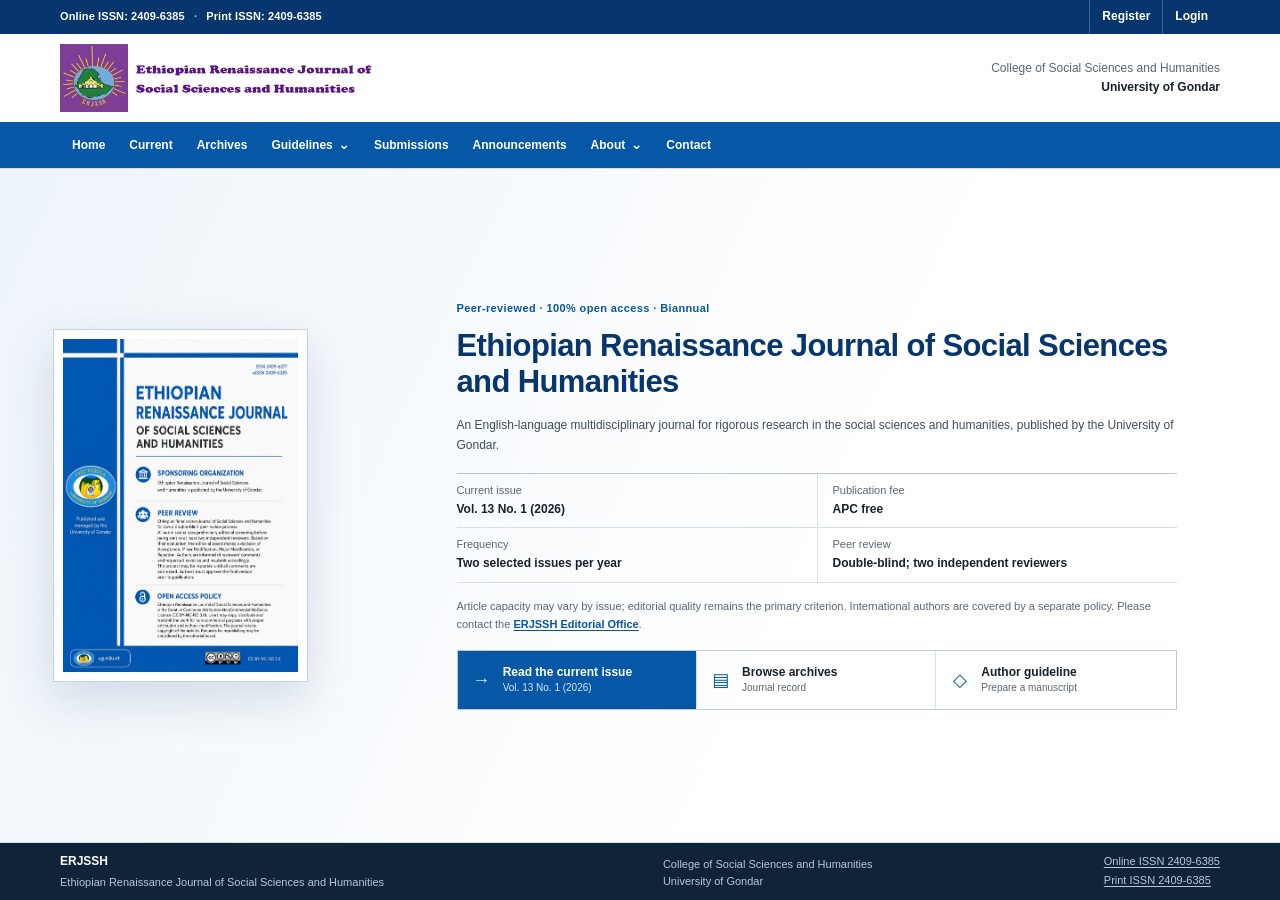
==== commit 0cc7aaa1: "Turn ERJSSH Pages into a compact journal portal" ====
--- a/index.html
+++ b/index.html
@@ -68,8 +68,8 @@
     </nav>
   </header>
 
-  <main id="main-content">
-    <section class="hero section-anchor" id="home">
+  <main class="journal-app" id="main-content" aria-live="polite">
+    <section class="hero section-anchor page-panel" id="home" data-route="home">
       <div class="container hero__grid">
         <figure class="journal-cover"><img src="./docs/assets/erjssh-cover.webp" alt="ERJSSH journal cover" width="1054" height="1492"></figure>
         <div class="hero__content">
@@ -83,11 +83,16 @@
             <div><dt>Peer review</dt><dd>Double-blind; two independent reviewers</dd></div>
           </dl>
           <p class="foreign-policy">Article capacity may vary by issue; editorial quality remains the primary criterion. International authors are covered by a separate policy. Please contact the <a href="https://base27-cvnss.github.io/ojs/#home">ERJSSH Editorial Office</a>.</p>
-        </div>
-      </div>
-    </section>
-
-    <section class="journal-section section-anchor" id="current">
+          <nav class="home-actions" aria-label="Quick journal access">
+            <a class="home-actions__primary" href="#current"><span aria-hidden="true">→</span><strong>Read the current issue</strong><small>Vol. 13 No. 1 (2026)</small></a>
+            <a href="#archives"><span aria-hidden="true">▤</span><strong>Browse archives</strong><small>Journal record</small></a>
+            <a href="#author-guideline"><span aria-hidden="true">◇</span><strong>Author guideline</strong><small>Prepare a manuscript</small></a>
+          </nav>
+        </div>
+      </div>
+    </section>
+
+    <section class="journal-section section-anchor page-panel" id="current" data-route="current" hidden>
       <div class="container">
         <header class="section-heading">
           <div><p class="eyebrow">Current issue</p><h2>Vol. 13 No. 1 (2026)</h2></div>
@@ -188,7 +193,7 @@
       </div>
     </section>
 
-    <section class="journal-section journal-section--tint section-anchor" id="archives">
+    <section class="journal-section journal-section--tint section-anchor page-panel" id="archives" data-route="archives" hidden>
       <div class="container narrow">
         <header class="section-heading section-heading--simple"><div><p class="eyebrow">Journal record</p><h2>Archives</h2></div><p class="section-note">The current issue is open. Direct registration is required for earlier volumes.</p></header>
         <article class="archive-current"><div><span class="status-icon" aria-hidden="true">✓</span><div><h3>Vol. 13 No. 1 (2026)</h3><p>Current issue · 10 articles · Open access</p></div></div><a href="#current">View articles</a></article>
@@ -211,13 +216,12 @@
       </div>
     </section>
 
-    <section class="journal-section section-anchor" id="guidelines">
+    <section class="journal-section section-anchor page-panel" id="guidelines" data-route="guidelines" hidden>
       <div class="container reading-layout">
         <header class="section-heading section-heading--simple"><div><p class="eyebrow">For contributors</p><h2>Guidelines</h2></div><p class="section-note">Use the Guidelines menu to open each section.</p></header>
         <div class="policy-strip">
           <div><span aria-hidden="true">○</span><strong>APC</strong><p>Free of charge</p></div>
           <div><span aria-hidden="true">◉</span><strong>Access</strong><p>100% open access</p></div>
-          <div><span aria-hidden="true">◇</span><strong>Frequency</strong><p>Two issues per year</p></div>
           <div><span aria-hidden="true">✓</span><strong>Review</strong><p>Two independent reviewers</p></div>
         </div>
         <div class="accordion-list">
@@ -228,14 +232,14 @@
       </div>
     </section>
 
-    <section class="journal-section journal-section--blue section-anchor" id="submissions">
+    <section class="journal-section journal-section--blue section-anchor page-panel" id="submissions" data-route="submissions" hidden>
       <div class="container submissions-grid">
         <div><p class="eyebrow">Submit to ERJSSH</p><h2>Submissions</h2><p>Submission and publication are free. Prepare an anonymized manuscript, a complete author version, an abstract, keywords and all required ethics or permission documents.</p></div>
         <div class="submission-panel"><p class="submission-panel__label">Access status</p><h3>Direct registration is required</h3><p>Account creation and manuscript submission are restricted to users approved directly by the journal. Previously granted access information remains preserved.</p><button class="light-button" type="button" data-access="Submission">Request submission access</button></div>
       </div>
     </section>
 
-    <section class="journal-section section-anchor" id="announcements">
+    <section class="journal-section section-anchor page-panel" id="announcements" data-route="announcements" hidden>
       <div class="container narrow">
         <header class="section-heading section-heading--simple"><div><p class="eyebrow">Journal news</p><h2>Announcements</h2></div></header>
         <div class="announcement-list">
@@ -245,7 +249,7 @@
       </div>
     </section>
 
-    <section class="journal-section journal-section--tint section-anchor" id="about-journal">
+    <section class="journal-section journal-section--tint section-anchor page-panel" id="about-journal" data-route="about-journal" hidden>
       <div class="container about-grid">
         <div class="prose"><p class="eyebrow">About the Journal</p><h2>Aims, access and review</h2><p>The <em>Ethiopian Renaissance Journal of Social Sciences and Humanities (ERJSSH)</em> publishes rigorous multidisciplinary scholarship in anthropology, sociology, geography, history, international relations, literature, linguistics, media and communication, political science, psychology, social work, gender studies and related fields.</p><p>ERJSSH is 100% open access and charges no APC. Two selected issues are published each year. Article numbers may vary, while all research papers remain subject to preliminary editorial screening and double-blind review by at least two independent reviewers.</p><p>English is the journal’s only publication language. International authors may be supported under a separate policy; contact the <a href="https://base27-cvnss.github.io/ojs/#home">ERJSSH Editorial Office</a> for current guidance.</p></div>
         <aside class="about-facts" aria-label="Journal information and indexing">
@@ -256,7 +260,7 @@
       </div>
     </section>
 
-    <section class="journal-section section-anchor" id="editorial-team">
+    <section class="journal-section section-anchor page-panel" id="editorial-team" data-route="editorial-team" hidden>
       <div class="container">
         <header class="section-heading section-heading--simple"><div><p class="eyebrow">Governance</p><h2>Editorial Team</h2></div><p class="section-note">Professional roles only; no personal email or profile links are displayed.</p></header>
         <div class="editorial-groups">
@@ -269,14 +273,14 @@
       </div>
     </section>
 
-    <section class="journal-section journal-section--tint section-anchor" id="privacy">
+    <section class="journal-section journal-section--tint section-anchor page-panel" id="privacy" data-route="privacy" hidden>
       <div class="container reading-layout">
         <header class="section-heading section-heading--simple"><div><p class="eyebrow">Data governance</p><h2>Privacy Statement</h2></div></header>
         <div class="prose privacy-copy"><p>ERJSSH protects the personal information required for peer-reviewed publishing, including author and reviewer identity, affiliation, account, manuscript, review and editorial correspondence data.</p><h3>Collection and use</h3><p>Information is used only to manage submission, review, editorial decisions, publication, requested alerts, service improvement and the integrity of the scholarly record. Processing is based on consent, publishing obligations, legitimate scholarly interests and applicable law.</p><h3>Sharing and security</h3><p>Information may be shared only with reviewers, editors and service providers necessary for journal operations and subject to confidentiality and data-protection duties. ERJSSH does not sell or rent personal data. Reasonable organizational and technical safeguards are applied against unauthorized access, use or disclosure.</p><h3>Your rights</h3><p>Data subjects may request access, correction or deletion, object to certain processing, and withdraw consent where consent is the applicable legal basis. Material changes will be communicated through an updated statement on this page.</p></div>
       </div>
     </section>
 
-    <section class="journal-section section-anchor" id="contact">
+    <section class="journal-section section-anchor page-panel" id="contact" data-route="contact" hidden>
       <div class="container contact-grid"><div><p class="eyebrow">Editorial Office</p><h2>Contact</h2></div><address><strong>ERJSSH Editorial Office</strong><br>College of Social Sciences and Humanities<br>University of Gondar, Maraki Campus<br>Aluminium Building, 3rd Floor, Office No. 21<br>Gondar, Ethiopia</address><p class="contact-note">Personal email addresses and telephone numbers are not published. Registration, foreign-author policy and submission access are handled directly by the editorial office. Return to <a href="#home">ERJSSH</a>.</p></div>
     </section>
   </main>
--- a/docs/assets/erjssh.css
+++ b/docs/assets/erjssh.css
@@ -17,6 +17,7 @@
 }
 
 * { box-sizing: border-box; }
+[hidden] { display: none !important; }
 html { scroll-behavior: smooth; font-size: 12px; }
 body { margin: 0; background: var(--paper); color: var(--ink); font-family: var(--sans); font-size: 1rem; line-height: 1.62; text-rendering: optimizeLegibility; -webkit-font-smoothing: antialiased; }
 img { display: block; max-width: 100%; }
@@ -58,6 +59,8 @@
 .nav-dropdown[data-open="true"] .nav-dropdown__menu { display: block; }
 .nav-dropdown__menu a { display: block; padding: .8rem .9rem; color: var(--ink); font-size: 12px; font-weight: 650; text-decoration: none; }
 .nav-dropdown__menu a:hover { background: var(--blue-050); color: var(--blue-800); }
+.nav-dropdown.is-current > .nav-dropdown__toggle { background: var(--blue-900); }
+.nav-dropdown__menu a[aria-current="true"] { background: var(--blue-050); color: var(--blue-800); }
 .nav-toggle { display: none; border: 0; background: transparent; color: #fff; font-size: 12px; font-weight: 700; }
 .menu-icon { margin-right: .45rem; font-size: 14px; }
 
@@ -76,12 +79,28 @@
 .journal-facts dd { margin: 0; font-size: 12px; font-weight: 700; }
 .foreign-policy { max-width: 720px; margin: 0; color: var(--muted); font-size: 11px; }
 .foreign-policy a { color: var(--blue-700); font-weight: 700; }
+.home-actions { display: grid; grid-template-columns: repeat(3, minmax(0, 1fr)); max-width: 720px; margin-top: 1.4rem; border: 1px solid #bdcad7; background: rgba(255,255,255,.7); }
+.home-actions a { display: grid; grid-template-columns: 26px minmax(0, 1fr); grid-template-rows: auto auto; column-gap: .7rem; min-height: 58px; padding: .8rem .9rem; border-right: 1px solid var(--line); color: var(--ink); text-decoration: none; }
+.home-actions a:last-child { border-right: 0; }
+.home-actions a:hover { background: #fff; color: var(--blue-800); }
+.home-actions a > span { grid-row: 1 / span 2; align-self: center; color: var(--blue-700); font-size: 18px; line-height: 1; text-align: center; }
+.home-actions strong { align-self: end; font-size: 12px; line-height: 1.25; }
+.home-actions small { align-self: start; margin-top: .15rem; color: var(--muted); font-size: 10px; line-height: 1.25; }
+.home-actions .home-actions__primary { background: var(--blue-700); color: #fff; }
+.home-actions .home-actions__primary:hover { background: var(--blue-900); color: #fff; }
+.home-actions .home-actions__primary > span, .home-actions .home-actions__primary small { color: #d7eafa; }
 
 .journal-section { padding-block: clamp(4rem, 7vw, 6.5rem); }
 .journal-section--tint { background: var(--blue-050); border-block: 1px solid var(--line); }
 .journal-section--blue { background: var(--blue-900); color: #fff; }
 .journal-section--blue .eyebrow { color: #a6cdec; }
 .journal-section--blue h2 { color: #fff; }
+.view-bar { display: flex; align-items: center; gap: .6rem; margin-bottom: 1.3rem; color: var(--muted); font-size: 11px; line-height: 1.3; }
+.view-bar a { color: var(--blue-700); font-weight: 700; text-decoration: none; }
+.view-bar a:hover { text-decoration: underline; }
+.view-bar strong { color: var(--ink); font-weight: 700; }
+.journal-section--blue .view-bar, .journal-section--blue .view-bar strong { color: #d8e8f6; }
+.journal-section--blue .view-bar a { color: #fff; }
 .section-heading { display: grid; grid-template-columns: minmax(0, 1fr) 310px; gap: 3rem; align-items: end; margin-bottom: 2.3rem; padding-bottom: 1.1rem; border-bottom: 2px solid var(--blue-700); }
 .section-heading--simple { grid-template-columns: minmax(0, 1fr) auto; }
 .section-heading h2, .journal-section h2 { margin: 0; color: var(--blue-900); font-size: clamp(22px, 3vw, 28px); font-weight: 700; line-height: 1.2; letter-spacing: -.02em; }
@@ -129,7 +148,7 @@
 .prose h2 { margin: 0 0 1.3rem; }
 .prose h3 { margin: 1.7rem 0 .55rem; color: var(--blue-900); font-size: 14px; font-weight: 700; }
 .prose ul, .prose ol { padding-left: 1.25rem; }
-.policy-strip { display: grid; grid-template-columns: repeat(4, 1fr); margin-bottom: 1.6rem; border: 1px solid var(--line); }
+.policy-strip { display: grid; grid-template-columns: repeat(3, 1fr); margin-bottom: 1.6rem; border: 1px solid var(--line); }
 .policy-strip > div { min-height: 82px; padding: 1rem; border-right: 1px solid var(--line); }
 .policy-strip > div:last-child { border-right: 0; }
 .policy-strip > div > span { display: block; margin-bottom: .35rem; color: var(--blue-700); font-size: 16px; }
@@ -200,7 +219,41 @@
 .dialog-confirm { margin-top: .6rem; padding: .65rem .9rem; border: 0; background: var(--blue-700); color: #fff; font-size: 12px; font-weight: 700; }
 
 @media (min-width: 761px) {
+  body { display: grid; grid-template-rows: auto auto minmax(0, 1fr) auto; height: 100vh; height: 100dvh; overflow: hidden; }
+  .masthead { min-height: 88px; padding-block: 8px; }
+  .masthead__identity { width: min(620px, 68%); }
+  .masthead__identity img { max-height: 68px; }
+  .journal-app { min-height: 0; overflow: hidden; background: #fff; }
+  .page-panel { height: 100%; overflow: auto; overscroll-behavior: contain; scrollbar-gutter: stable; }
+  .page-panel:not([hidden]) { animation: view-in .16s ease-out; }
+  .hero { overflow: hidden; }
+  .hero__grid { min-height: 100%; padding-block: 2rem; }
+  .journal-cover { width: min(255px, 100%); max-height: calc(100% - 20px); overflow: hidden; }
+  .journal-cover img { height: 100%; object-fit: cover; object-position: top; }
+  .journal-section { padding-block: 0; }
+  .journal-section > .container { min-height: 100%; padding-block: 2rem; }
+  .section-heading { margin-bottom: 1.45rem; }
+  .site-footer__grid { align-items: center; padding-block: .75rem; }
   .nav-dropdown:hover .nav-dropdown__menu, .nav-dropdown:focus-within .nav-dropdown__menu { display: block; }
+}
+
+@keyframes view-in {
+  from { opacity: .55; transform: translateY(3px); }
+  to { opacity: 1; transform: translateY(0); }
+}
+
+@media (min-width: 761px) and (max-height: 760px) {
+  .utility-bar__inner { min-height: 30px; }
+  .masthead { min-height: 72px; padding-block: 6px; }
+  .masthead__identity img { max-height: 56px; }
+  .primary-nav__inner, .nav-links > a, .nav-dropdown__toggle { min-height: 40px; }
+  .hero__grid { grid-template-columns: minmax(190px, 230px) minmax(0, 1fr); gap: 3rem; padding-block: 1.5rem; }
+  .hero h1 { margin-bottom: .7rem; font-size: 25px; }
+  .hero__lead { margin-bottom: .85rem; line-height: 1.55; }
+  .journal-facts { margin-bottom: .8rem; }
+  .journal-facts div { padding-block: .42rem; }
+  .home-actions { margin-top: .9rem; }
+  .site-footer__grid { padding-block: .45rem; }
 }
 
 @media (max-width: 980px) {
@@ -230,11 +283,15 @@
   .nav-dropdown__menu { position: static; min-width: 0; padding: 4px 0 6px 14px; background: var(--blue-900); border: 0; box-shadow: none; }
   .nav-dropdown__menu a { color: #fff; font-size: 11px; }
   .nav-dropdown__menu a:hover { background: rgba(255,255,255,.08); color: #fff; }
+  .nav-dropdown__menu a[aria-current="true"] { background: rgba(255,255,255,.1); color: #fff; }
   .hero__grid { grid-template-columns: 1fr; gap: 2.5rem; }
   .journal-cover { width: min(280px, 82%); margin-inline: auto; }
   .hero h1 { font-size: 24px; }
   .journal-facts { grid-template-columns: 1fr; }
   .journal-facts div:nth-child(odd), .journal-facts div:nth-child(even) { padding-inline: 0; border-left: 0; }
+  .home-actions { grid-template-columns: 1fr; }
+  .home-actions a { border-right: 0; border-bottom: 1px solid var(--line); }
+  .home-actions a:last-child { border-bottom: 0; }
   .section-heading, .section-heading--simple { grid-template-columns: 1fr; gap: 1rem; }
   .section-note { text-align: left; }
   .article-item { grid-template-columns: 1fr; }
@@ -243,9 +300,9 @@
   .pdf-link { justify-self: start; margin-top: 1rem; }
   .archive-current, .archive-list button { align-items: flex-start; }
   .archive-list button > span:last-child { max-width: 110px; }
-  .policy-strip { grid-template-columns: repeat(2, 1fr); }
-  .policy-strip > div { border-bottom: 1px solid var(--line); }
-  .policy-strip > div:nth-child(2) { border-right: 0; }
+  .policy-strip { grid-template-columns: 1fr; }
+  .policy-strip > div { border-right: 0; border-bottom: 1px solid var(--line); }
+  .policy-strip > div:last-child { border-bottom: 0; }
   .announcement-list article { grid-template-columns: 1fr; gap: .4rem; }
   .announcement-list time { grid-row: auto; }
   .editorial-groups > section { grid-template-columns: 1fr; gap: 1rem; }
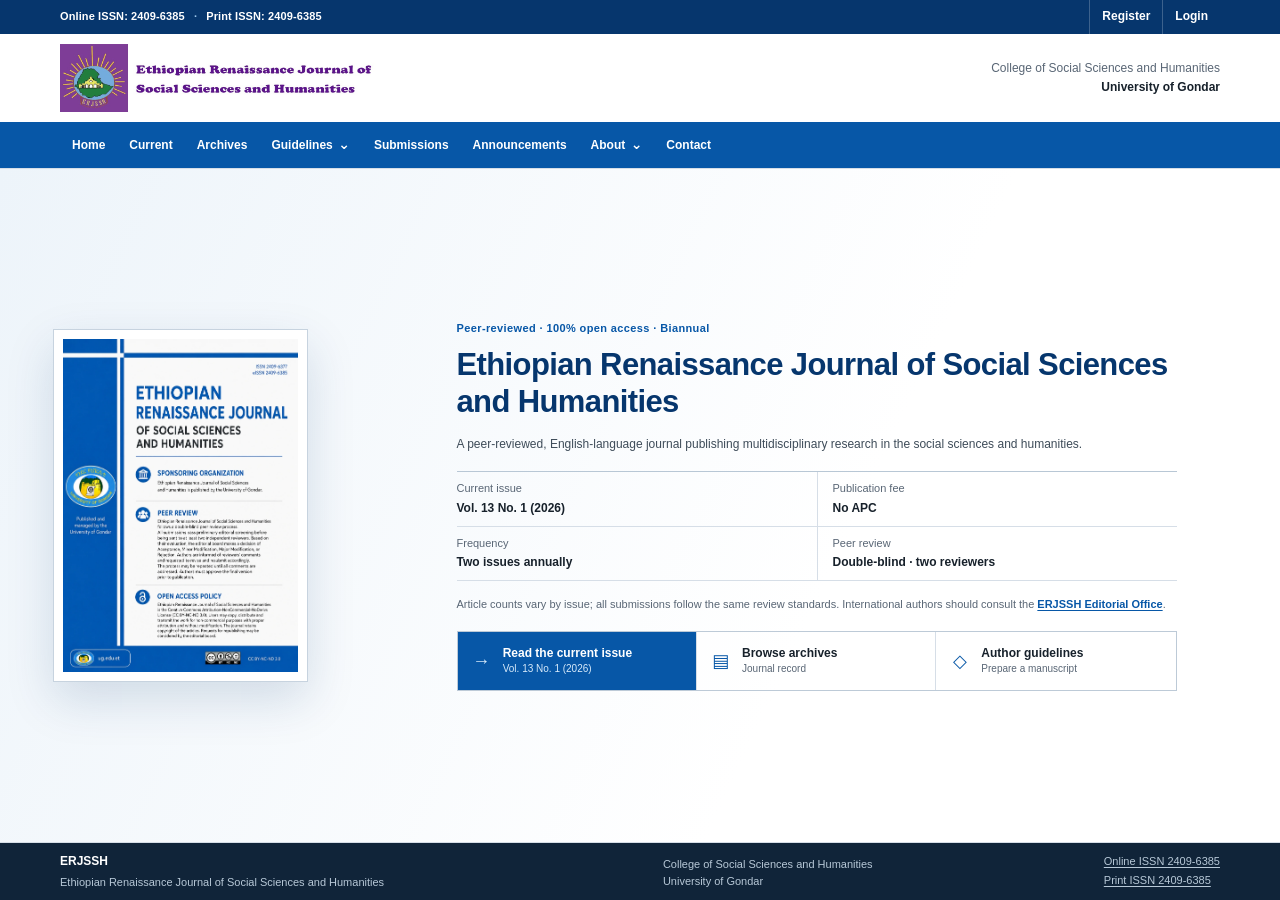
==== commit 6c48a549: "Refine ERJSSH editorial copy" ====
--- a/index.html
+++ b/index.html
@@ -8,7 +8,7 @@
   <meta name="theme-color" content="#0757a7">
   <meta name="color-scheme" content="light">
   <link rel="canonical" href="https://base27-cvnss.github.io/ojs/">
-  <link rel="stylesheet" href="./docs/assets/erjssh.css">
+  <link rel="stylesheet" href="./docs/assets/erjssh.css?v=portal-1">
   <meta property="og:type" content="website">
   <meta property="og:title" content="Ethiopian Renaissance Journal of Social Sciences and Humanities">
   <meta property="og:description" content="Peer-reviewed, open-access scholarship in the social sciences and humanities.">
@@ -47,8 +47,8 @@
           <div class="nav-dropdown">
             <button class="nav-dropdown__toggle" type="button" aria-expanded="false">Guidelines <span aria-hidden="true">⌄</span></button>
             <div class="nav-dropdown__menu">
-              <a href="#author-guideline">Author Guideline</a>
-              <a href="#reviewer-guideline">Reviewers Guideline</a>
+              <a href="#author-guideline">Author Guidelines</a>
+              <a href="#reviewer-guideline">Reviewer Guidelines</a>
               <a href="#editorial-process">Editorial Process</a>
             </div>
           </div>
@@ -75,18 +75,18 @@
         <div class="hero__content">
           <p class="eyebrow">Peer-reviewed · 100% open access · Biannual</p>
           <h1>Ethiopian Renaissance Journal of Social Sciences and Humanities</h1>
-          <p class="hero__lead">An English-language multidisciplinary journal for rigorous research in the social sciences and humanities, published by the University of Gondar.</p>
+          <p class="hero__lead">A peer-reviewed, English-language journal publishing multidisciplinary research in the social sciences and humanities.</p>
           <dl class="journal-facts">
             <div><dt>Current issue</dt><dd>Vol. 13 No. 1 (2026)</dd></div>
-            <div><dt>Publication fee</dt><dd>APC free</dd></div>
-            <div><dt>Frequency</dt><dd>Two selected issues per year</dd></div>
-            <div><dt>Peer review</dt><dd>Double-blind; two independent reviewers</dd></div>
+            <div><dt>Publication fee</dt><dd>No APC</dd></div>
+            <div><dt>Frequency</dt><dd>Two issues annually</dd></div>
+            <div><dt>Peer review</dt><dd>Double-blind · two reviewers</dd></div>
           </dl>
-          <p class="foreign-policy">Article capacity may vary by issue; editorial quality remains the primary criterion. International authors are covered by a separate policy. Please contact the <a href="https://base27-cvnss.github.io/ojs/#home">ERJSSH Editorial Office</a>.</p>
+          <p class="foreign-policy">Article counts vary by issue; all submissions follow the same review standards. International authors should consult the <a href="https://base27-cvnss.github.io/ojs/#home">ERJSSH Editorial Office</a>.</p>
           <nav class="home-actions" aria-label="Quick journal access">
             <a class="home-actions__primary" href="#current"><span aria-hidden="true">→</span><strong>Read the current issue</strong><small>Vol. 13 No. 1 (2026)</small></a>
             <a href="#archives"><span aria-hidden="true">▤</span><strong>Browse archives</strong><small>Journal record</small></a>
-            <a href="#author-guideline"><span aria-hidden="true">◇</span><strong>Author guideline</strong><small>Prepare a manuscript</small></a>
+            <a href="#author-guideline"><span aria-hidden="true">◇</span><strong>Author guidelines</strong><small>Prepare a manuscript</small></a>
           </nav>
         </div>
       </div>
@@ -195,47 +195,47 @@
 
     <section class="journal-section journal-section--tint section-anchor page-panel" id="archives" data-route="archives" hidden>
       <div class="container narrow">
-        <header class="section-heading section-heading--simple"><div><p class="eyebrow">Journal record</p><h2>Archives</h2></div><p class="section-note">The current issue is open. Direct registration is required for earlier volumes.</p></header>
+        <header class="section-heading section-heading--simple"><div><p class="eyebrow">Journal record</p><h2>Archives</h2></div><p class="section-note">The current issue is open access. Earlier volumes require direct registration.</p></header>
         <article class="archive-current"><div><span class="status-icon" aria-hidden="true">✓</span><div><h3>Vol. 13 No. 1 (2026)</h3><p>Current issue · 10 articles · Open access</p></div></div><a href="#current">View articles</a></article>
         <div class="archive-list" aria-label="Restricted earlier issues">
-          <button type="button" data-access="Vol. 12 No. 2 (2025)"><span><span class="lock-icon" aria-hidden="true">▣</span> Vol. 12 No. 2 (2025)</span><span>Direct registration required</span></button>
-          <button type="button" data-access="Vol. 12 No. 1 (2025)"><span><span class="lock-icon" aria-hidden="true">▣</span> Vol. 12 No. 1 (2025)</span><span>Direct registration required</span></button>
-          <button type="button" data-access="Vol. 11 No. 2 (2024)"><span><span class="lock-icon" aria-hidden="true">▣</span> Vol. 11 No. 2 (2024)</span><span>Direct registration required</span></button>
-          <button type="button" data-access="Vol. 11 No. 1 (2024)"><span><span class="lock-icon" aria-hidden="true">▣</span> Vol. 11 No. 1 (2024)</span><span>Direct registration required</span></button>
-          <button type="button" data-access="Vol. 10 No. 2 (2023)"><span><span class="lock-icon" aria-hidden="true">▣</span> Vol. 10 No. 2 (2023)</span><span>Direct registration required</span></button>
-          <button type="button" data-access="Vol. 10 No. 1 (2023)"><span><span class="lock-icon" aria-hidden="true">▣</span> Vol. 10 No. 1 (2023)</span><span>Direct registration required</span></button>
-          <button type="button" data-access="Vol. 09 No. 2 (2022)"><span><span class="lock-icon" aria-hidden="true">▣</span> Vol. 09 No. 2 (2022)</span><span>Direct registration required</span></button>
-          <button type="button" data-access="Vol. 08 No. 1 (2022)"><span><span class="lock-icon" aria-hidden="true">▣</span> Vol. 08 No. 1 (2022)</span><span>Direct registration required</span></button>
-          <button type="button" data-access="Vol. 07 No. 2 (2021)"><span><span class="lock-icon" aria-hidden="true">▣</span> Vol. 07 No. 2 (2021)</span><span>Direct registration required</span></button>
-          <button type="button" data-access="Vol. 06 No. 1 (2021)"><span><span class="lock-icon" aria-hidden="true">▣</span> Vol. 06 No. 1 (2021)</span><span>Direct registration required</span></button>
-          <button type="button" data-access="Vol. 05 No. 2 (2020)"><span><span class="lock-icon" aria-hidden="true">▣</span> Vol. 05 No. 2 (2020)</span><span>Direct registration required</span></button>
-          <button type="button" data-access="Vol. 03 No. 1 (2020)"><span><span class="lock-icon" aria-hidden="true">▣</span> Vol. 03 No. 1 (2020)</span><span>Direct registration required</span></button>
-          <button type="button" data-access="Vol. 02 No. 2 (2020)"><span><span class="lock-icon" aria-hidden="true">▣</span> Vol. 02 No. 2 (2020)</span><span>Direct registration required</span></button>
-          <button type="button" data-access="Vol. 01 No. 1 (2020)"><span><span class="lock-icon" aria-hidden="true">▣</span> Vol. 01 No. 1 (2020)</span><span>Direct registration required</span></button>
+          <button type="button" data-access="Vol. 12 No. 2 (2025)"><span><span class="lock-icon" aria-hidden="true">▣</span> Vol. 12 No. 2 (2025)</span><span>Registration required</span></button>
+          <button type="button" data-access="Vol. 12 No. 1 (2025)"><span><span class="lock-icon" aria-hidden="true">▣</span> Vol. 12 No. 1 (2025)</span><span>Registration required</span></button>
+          <button type="button" data-access="Vol. 11 No. 2 (2024)"><span><span class="lock-icon" aria-hidden="true">▣</span> Vol. 11 No. 2 (2024)</span><span>Registration required</span></button>
+          <button type="button" data-access="Vol. 11 No. 1 (2024)"><span><span class="lock-icon" aria-hidden="true">▣</span> Vol. 11 No. 1 (2024)</span><span>Registration required</span></button>
+          <button type="button" data-access="Vol. 10 No. 2 (2023)"><span><span class="lock-icon" aria-hidden="true">▣</span> Vol. 10 No. 2 (2023)</span><span>Registration required</span></button>
+          <button type="button" data-access="Vol. 10 No. 1 (2023)"><span><span class="lock-icon" aria-hidden="true">▣</span> Vol. 10 No. 1 (2023)</span><span>Registration required</span></button>
+          <button type="button" data-access="Vol. 09 No. 2 (2022)"><span><span class="lock-icon" aria-hidden="true">▣</span> Vol. 09 No. 2 (2022)</span><span>Registration required</span></button>
+          <button type="button" data-access="Vol. 08 No. 1 (2022)"><span><span class="lock-icon" aria-hidden="true">▣</span> Vol. 08 No. 1 (2022)</span><span>Registration required</span></button>
+          <button type="button" data-access="Vol. 07 No. 2 (2021)"><span><span class="lock-icon" aria-hidden="true">▣</span> Vol. 07 No. 2 (2021)</span><span>Registration required</span></button>
+          <button type="button" data-access="Vol. 06 No. 1 (2021)"><span><span class="lock-icon" aria-hidden="true">▣</span> Vol. 06 No. 1 (2021)</span><span>Registration required</span></button>
+          <button type="button" data-access="Vol. 05 No. 2 (2020)"><span><span class="lock-icon" aria-hidden="true">▣</span> Vol. 05 No. 2 (2020)</span><span>Registration required</span></button>
+          <button type="button" data-access="Vol. 03 No. 1 (2020)"><span><span class="lock-icon" aria-hidden="true">▣</span> Vol. 03 No. 1 (2020)</span><span>Registration required</span></button>
+          <button type="button" data-access="Vol. 02 No. 2 (2020)"><span><span class="lock-icon" aria-hidden="true">▣</span> Vol. 02 No. 2 (2020)</span><span>Registration required</span></button>
+          <button type="button" data-access="Vol. 01 No. 1 (2020)"><span><span class="lock-icon" aria-hidden="true">▣</span> Vol. 01 No. 1 (2020)</span><span>Registration required</span></button>
         </div>
       </div>
     </section>
 
     <section class="journal-section section-anchor page-panel" id="guidelines" data-route="guidelines" hidden>
       <div class="container reading-layout">
-        <header class="section-heading section-heading--simple"><div><p class="eyebrow">For contributors</p><h2>Guidelines</h2></div><p class="section-note">Use the Guidelines menu to open each section.</p></header>
+        <header class="section-heading section-heading--simple"><div><p class="eyebrow">For contributors</p><h2>Guidelines</h2></div><p class="section-note">Select a section from the Guidelines menu.</p></header>
         <div class="policy-strip">
-          <div><span aria-hidden="true">○</span><strong>APC</strong><p>Free of charge</p></div>
+          <div><span aria-hidden="true">○</span><strong>APC</strong><p>None</p></div>
           <div><span aria-hidden="true">◉</span><strong>Access</strong><p>100% open access</p></div>
           <div><span aria-hidden="true">✓</span><strong>Review</strong><p>Two independent reviewers</p></div>
         </div>
         <div class="accordion-list">
-          <details id="author-guideline"><summary>Author Guideline</summary><div class="prose"><p>ERJSSH accepts original research, review articles and related scholarly contributions in English. Submit one anonymized manuscript for review and one complete file with author names and affiliations. Work must be original, unpublished and not under review elsewhere.</p><p>Manuscripts should normally not exceed 8,000 words or 25 pages, use 12-point sans-serif type, 1.5 spacing, 2.5 cm margins and APA 7th edition references. Provide a 140–200 word abstract, five to eight keywords, consecutively numbered tables and figures, and all required ethics and permissions documentation.</p><p>There is no article processing charge. International authors may be handled under a separate support policy; contact the <a href="https://base27-cvnss.github.io/ojs/#home">ERJSSH Editorial Office</a> for guidance.</p></div></details>
-          <details id="reviewer-guideline"><summary>Reviewers Guideline</summary><div class="prose"><p>Reviewers assess originality, method, evidence, argument, ethical integrity and contribution. Reports must be objective, constructive and confidential. Conflicts of interest and suspected plagiarism, fabrication, duplicate publication or other misconduct must be reported privately to the editor.</p><p>Recommendations are acceptance, minor revision, major revision or rejection. Every research article is evaluated through double-blind review by at least two independent specialists.</p></div></details>
-          <details id="editorial-process"><summary>Editorial Process</summary><div class="prose"><ol><li>Administrative, originality and scope screening.</li><li>Preliminary assessment by the assigned editor.</li><li>Double-blind review by two independent specialists.</li><li>Author revision and response to reviewer reports.</li><li>Final editorial decision, copy-editing and production.</li><li>Author approval of the final version before publication.</li></ol><p>The number of articles may increase or decrease between issues; acceptance is determined by scholarly quality and successful review, not by a fixed quota.</p></div></details>
+          <details id="author-guideline"><summary>Author Guidelines</summary><div class="prose"><p>ERJSSH accepts original research and review articles in English. Submit an anonymized manuscript for peer review and a complete file with author names and affiliations. Submissions must be unpublished and not under review elsewhere.</p><p>Manuscripts should normally not exceed 8,000 words or 25 pages. Use 12-point sans-serif type, 1.5 line spacing, 2.5 cm margins and APA 7th edition. Include a 140–200 word abstract, five to eight keywords, numbered tables and figures, and all ethics and permissions documentation.</p><p>No APC is charged. International authors should consult the <a href="https://base27-cvnss.github.io/ojs/#home">ERJSSH Editorial Office</a>.</p></div></details>
+          <details id="reviewer-guideline"><summary>Reviewer Guidelines</summary><div class="prose"><p>Assess originality, methodology, evidence, argument, ethics and contribution. Reviews must be objective, constructive and confidential. Declare conflicts of interest and report suspected misconduct to the editor.</p><p>Select one recommendation: accept, minor revision, major revision or reject. Each research article undergoes double-blind review by at least two independent reviewers.</p></div></details>
+          <details id="editorial-process"><summary>Editorial Process</summary><div class="prose"><ol><li>Screening for scope, originality and completeness.</li><li>Initial editorial assessment.</li><li>Double-blind review by at least two independent reviewers.</li><li>Author revision and response.</li><li>Final decision, copyediting and production.</li><li>Author approval of the final proof.</li></ol><p>Article counts vary by issue; decisions are based on scholarly quality, not quotas.</p></div></details>
         </div>
       </div>
     </section>
 
     <section class="journal-section journal-section--blue section-anchor page-panel" id="submissions" data-route="submissions" hidden>
       <div class="container submissions-grid">
-        <div><p class="eyebrow">Submit to ERJSSH</p><h2>Submissions</h2><p>Submission and publication are free. Prepare an anonymized manuscript, a complete author version, an abstract, keywords and all required ethics or permission documents.</p></div>
-        <div class="submission-panel"><p class="submission-panel__label">Access status</p><h3>Direct registration is required</h3><p>Account creation and manuscript submission are restricted to users approved directly by the journal. Previously granted access information remains preserved.</p><button class="light-button" type="button" data-access="Submission">Request submission access</button></div>
+        <div><p class="eyebrow">Submit to ERJSSH</p><h2>Submissions</h2><p>Submission and publication are free. Prepare an anonymized manuscript, a complete author file, an abstract, keywords, and all required ethics and permissions documents.</p></div>
+        <div class="submission-panel"><p class="submission-panel__label">Managed access</p><h3>Registration required</h3><p>Accounts and submission access are issued by the journal. Existing permissions remain unchanged.</p><button class="light-button" type="button" data-access="Submission">Submission access</button></div>
       </div>
     </section>
 
@@ -243,18 +243,18 @@
       <div class="container narrow">
         <header class="section-heading section-heading--simple"><div><p class="eyebrow">Journal news</p><h2>Announcements</h2></div></header>
         <div class="announcement-list">
-          <article><time datetime="2026-07-13">13 July 2026</time><h3>Vol. 13 No. 1 (2026) is now available</h3><p>The latest issue presents ten peer-reviewed articles across anthropology, education, political studies, literature, migration, climate adaptation and regional social questions.</p></article>
-          <article><time datetime="2025-09-06">6 September 2025</time><h3>A renewed academic reading experience</h3><p>ERJSSH has refined its interface around article discovery, readable abstracts, persistent DOI links and accessible publication details.</p></article>
+          <article><time datetime="2026-07-13">13 July 2026</time><h3>Vol. 13 No. 1 (2026) is now available</h3><p>Ten peer-reviewed articles address anthropology, education, politics, literature, migration, climate adaptation and regional studies.</p></article>
+          <article><time datetime="2025-09-06">6 September 2025</time><h3>Improved article reading</h3><p>The redesigned interface prioritizes article discovery, concise abstracts, persistent DOI links and publication details.</p></article>
         </div>
       </div>
     </section>
 
     <section class="journal-section journal-section--tint section-anchor page-panel" id="about-journal" data-route="about-journal" hidden>
       <div class="container about-grid">
-        <div class="prose"><p class="eyebrow">About the Journal</p><h2>Aims, access and review</h2><p>The <em>Ethiopian Renaissance Journal of Social Sciences and Humanities (ERJSSH)</em> publishes rigorous multidisciplinary scholarship in anthropology, sociology, geography, history, international relations, literature, linguistics, media and communication, political science, psychology, social work, gender studies and related fields.</p><p>ERJSSH is 100% open access and charges no APC. Two selected issues are published each year. Article numbers may vary, while all research papers remain subject to preliminary editorial screening and double-blind review by at least two independent reviewers.</p><p>English is the journal’s only publication language. International authors may be supported under a separate policy; contact the <a href="https://base27-cvnss.github.io/ojs/#home">ERJSSH Editorial Office</a> for current guidance.</p></div>
+        <div class="prose"><p class="eyebrow">About the Journal</p><h2>Aims, access and review</h2><p>The <em>Ethiopian Renaissance Journal of Social Sciences and Humanities (ERJSSH)</em> publishes multidisciplinary research in anthropology, sociology, geography, history, international relations, literature, linguistics, media and communication, political science, psychology, social work, gender studies and related fields.</p><p>All content is open access and no APC is charged. ERJSSH publishes two issues annually. Every research article passes editorial screening and double-blind review by at least two independent reviewers.</p><p>English is the publication language. International authors should consult the <a href="https://base27-cvnss.github.io/ojs/#home">ERJSSH Editorial Office</a> for current guidance.</p></div>
         <aside class="about-facts" aria-label="Journal information and indexing">
           <h3>Journal information</h3>
-          <dl><div><dt>Publisher</dt><dd>College of Social Sciences and Humanities, University of Gondar</dd></div><div><dt>Frequency</dt><dd>Biannual</dd></div><div><dt>Language</dt><dd>English</dd></div><div><dt>APC</dt><dd>Free</dd></div><div><dt>Access</dt><dd>100% open access</dd></div><div><dt>Review</dt><dd>Double-blind, two independent reviewers</dd></div></dl>
+          <dl><div><dt>Publisher</dt><dd>College of Social Sciences and Humanities, University of Gondar</dd></div><div><dt>Frequency</dt><dd>Two issues annually</dd></div><div><dt>Language</dt><dd>English</dd></div><div><dt>APC</dt><dd>None</dd></div><div><dt>Access</dt><dd>100% open access</dd></div><div><dt>Review</dt><dd>Double-blind · two reviewers</dd></div></dl>
           <div class="indexing-marks"><img class="open-access-mark" src="./docs/assets/erjssh-open-access.png" alt="Open access" width="300" height="120" loading="lazy"><img class="ajol-mark" src="./docs/assets/erjssh-ajol.png" alt="African Journals Online" width="938" height="232" loading="lazy"><a href="https://www.scimagojr.com/journalsearch.php?q=21101111533&amp;tip=sid&amp;exact=no" rel="external"><img src="./docs/assets/erjssh-sjr.png" alt="ERJSSH SCImago Journal Rank profile" width="200" height="200" loading="lazy"></a></div>
         </aside>
       </div>
@@ -262,7 +262,7 @@
 
     <section class="journal-section section-anchor page-panel" id="editorial-team" data-route="editorial-team" hidden>
       <div class="container">
-        <header class="section-heading section-heading--simple"><div><p class="eyebrow">Governance</p><h2>Editorial Team</h2></div><p class="section-note">Professional roles only; no personal email or profile links are displayed.</p></header>
+        <header class="section-heading section-heading--simple"><div><p class="eyebrow">Governance</p><h2>Editorial Team</h2></div><p class="section-note">Names, roles and affiliations are shown; personal contacts and profile links are omitted.</p></header>
         <div class="editorial-groups">
           <section><h3>Editor in Chief</h3><div class="people-grid"><article><h4>Prof. Busha Taa</h4><p>Ph.D., Sociology<br>Professor, University of Gondar</p></article></div></section>
           <section><h3>Managing Editor</h3><div class="people-grid"><article><h4>Dr. Addisu Gedlu</h4><p>Ph.D., Anthropology<br>Assistant Professor, University of Gondar</p></article></div></section>
@@ -276,19 +276,19 @@
     <section class="journal-section journal-section--tint section-anchor page-panel" id="privacy" data-route="privacy" hidden>
       <div class="container reading-layout">
         <header class="section-heading section-heading--simple"><div><p class="eyebrow">Data governance</p><h2>Privacy Statement</h2></div></header>
-        <div class="prose privacy-copy"><p>ERJSSH protects the personal information required for peer-reviewed publishing, including author and reviewer identity, affiliation, account, manuscript, review and editorial correspondence data.</p><h3>Collection and use</h3><p>Information is used only to manage submission, review, editorial decisions, publication, requested alerts, service improvement and the integrity of the scholarly record. Processing is based on consent, publishing obligations, legitimate scholarly interests and applicable law.</p><h3>Sharing and security</h3><p>Information may be shared only with reviewers, editors and service providers necessary for journal operations and subject to confidentiality and data-protection duties. ERJSSH does not sell or rent personal data. Reasonable organizational and technical safeguards are applied against unauthorized access, use or disclosure.</p><h3>Your rights</h3><p>Data subjects may request access, correction or deletion, object to certain processing, and withdraw consent where consent is the applicable legal basis. Material changes will be communicated through an updated statement on this page.</p></div>
+        <div class="prose privacy-copy"><p>ERJSSH processes only the personal data required for scholarly publishing, including identity, affiliation, account, manuscript, review and editorial correspondence data.</p><h3>Collection and use</h3><p>Data are used to manage submissions, peer review, editorial decisions, publication, requested alerts and the scholarly record, under consent, publishing obligations, legitimate interests and applicable law.</p><h3>Sharing and security</h3><p>Data are shared only with reviewers, editors and essential service providers under confidentiality and data-protection duties. ERJSSH does not sell personal data and applies reasonable safeguards against unauthorized access, use or disclosure.</p><h3>Your rights</h3><p>You may request access, correction or deletion, object to eligible processing, or withdraw consent where applicable. Policy changes will be published on this page.</p></div>
       </div>
     </section>
 
     <section class="journal-section section-anchor page-panel" id="contact" data-route="contact" hidden>
-      <div class="container contact-grid"><div><p class="eyebrow">Editorial Office</p><h2>Contact</h2></div><address><strong>ERJSSH Editorial Office</strong><br>College of Social Sciences and Humanities<br>University of Gondar, Maraki Campus<br>Aluminium Building, 3rd Floor, Office No. 21<br>Gondar, Ethiopia</address><p class="contact-note">Personal email addresses and telephone numbers are not published. Registration, foreign-author policy and submission access are handled directly by the editorial office. Return to <a href="#home">ERJSSH</a>.</p></div>
+      <div class="container contact-grid"><div><p class="eyebrow">Editorial Office</p><h2>Contact</h2></div><address><strong>ERJSSH Editorial Office</strong><br>College of Social Sciences and Humanities<br>University of Gondar, Maraki Campus<br>Aluminium Building, 3rd Floor, Office No. 21<br>Gondar, Ethiopia</address><p class="contact-note">The Editorial Office manages registration, international-author policy and submission access. Personal contacts are not published. Return to <a href="#home">ERJSSH</a>.</p></div>
     </section>
   </main>
 
   <footer class="site-footer"><div class="container site-footer__grid"><div><strong>ERJSSH</strong><p>Ethiopian Renaissance Journal of Social Sciences and Humanities</p></div><div><p>College of Social Sciences and Humanities<br>University of Gondar</p></div><div><a href="https://portal.issn.org/resource/issn/2409-6385" rel="external">Online ISSN 2409-6385<br>Print ISSN 2409-6385</a></div></div></footer>
 
-  <dialog class="access-dialog" data-dialog aria-labelledby="access-dialog-title"><button class="dialog-close" type="button" data-close aria-label="Close">×</button><p class="eyebrow">Restricted journal service</p><h2 id="access-dialog-title" data-dialog-title>Access restricted</h2><p>Direct registration is currently required. You do not have permission to access this area at present.</p><p>Any access information granted previously remains preserved.</p><button class="dialog-confirm" type="button" data-close>Understood</button></dialog>
-
-  <script src="./docs/assets/erjssh.js" defer></script>
+  <dialog class="access-dialog" data-dialog aria-labelledby="access-dialog-title"><button class="dialog-close" type="button" data-close aria-label="Close">×</button><p class="eyebrow">Journal access</p><h2 id="access-dialog-title" data-dialog-title>Access restricted</h2><p>Access is managed by the journal. Existing permissions remain unchanged.</p><button class="dialog-confirm" type="button" data-close>Close</button></dialog>
+
+  <script src="./docs/assets/erjssh.js?v=portal-2" defer></script>
 </body>
 </html>
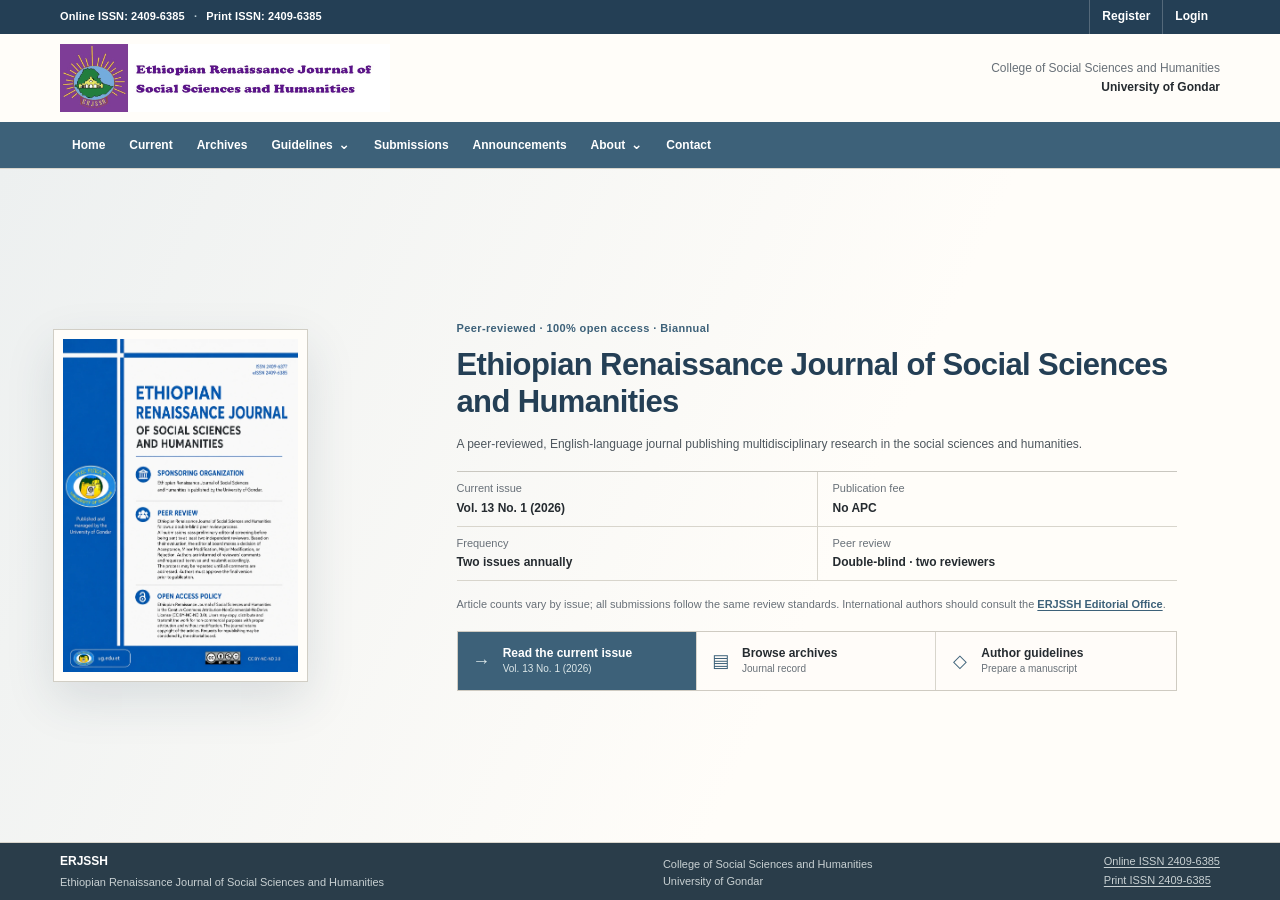
==== commit 9c8a087f: "Soften ERJSSH classical academic palette" ====
--- a/index.html
+++ b/index.html
@@ -5,10 +5,10 @@
   <meta name="viewport" content="width=device-width, initial-scale=1">
   <title>ERJSSH — Ethiopian Renaissance Journal of Social Sciences and Humanities</title>
   <meta name="description" content="The Ethiopian Renaissance Journal of Social Sciences and Humanities, an English-language, peer-reviewed, open-access journal published by the University of Gondar.">
-  <meta name="theme-color" content="#0757a7">
+  <meta name="theme-color" content="#3d6179">
   <meta name="color-scheme" content="light">
   <link rel="canonical" href="https://base27-cvnss.github.io/ojs/">
-  <link rel="stylesheet" href="./docs/assets/erjssh.css?v=portal-1">
+  <link rel="stylesheet" href="./docs/assets/erjssh.css?v=classic-1">
   <meta property="og:type" content="website">
   <meta property="og:title" content="Ethiopian Renaissance Journal of Social Sciences and Humanities">
   <meta property="og:description" content="Peer-reviewed, open-access scholarship in the social sciences and humanities.">
--- a/docs/assets/erjssh.css
+++ b/docs/assets/erjssh.css
@@ -1,15 +1,15 @@
 :root {
-  --blue-900: #06366d;
-  --blue-800: #06478d;
-  --blue-700: #0757a7;
-  --blue-600: #0b66bd;
-  --blue-100: #eaf3fb;
-  --blue-050: #f5f8fb;
-  --ink: #17212b;
-  --muted: #596675;
-  --line: #d6dee7;
-  --paper: #fff;
-  --canvas: #f7f9fb;
+  --blue-900: #243f55;
+  --blue-800: #2f4f67;
+  --blue-700: #3d6179;
+  --blue-600: #50768d;
+  --blue-100: #e8eef0;
+  --blue-050: #f6f5f1;
+  --ink: #252b30;
+  --muted: #687078;
+  --line: #d8d5cc;
+  --paper: #fffdf9;
+  --canvas: #f7f5f0;
   --sans: Arial, "Helvetica Neue", Helvetica, system-ui, -apple-system, sans-serif;
   --width: 1160px;
   --reading: 850px;
@@ -24,23 +24,23 @@
 a { color: inherit; text-underline-offset: .22em; }
 button, input { font: inherit; }
 button { cursor: pointer; }
-:focus-visible { outline: 2px solid #69a8df; outline-offset: 2px; }
+:focus-visible { outline: 2px solid #829dac; outline-offset: 2px; }
 .container { width: min(var(--width), calc(100% - 40px)); margin-inline: auto; }
 .narrow { max-width: 930px; }
 .reading-layout { max-width: var(--reading); }
 .section-anchor, .accordion-list details { scroll-margin-top: 62px; }
-.skip-link { position: fixed; z-index: 1000; top: 8px; left: 8px; padding: .65rem 1rem; background: #fff; color: var(--blue-900); transform: translateY(-160%); }
+.skip-link { position: fixed; z-index: 1000; top: 8px; left: 8px; padding: .65rem 1rem; background: var(--paper); color: var(--blue-900); transform: translateY(-160%); }
 .skip-link:focus { transform: none; }
 
 .utility-bar { background: var(--blue-900); color: #fff; }
 .utility-bar__inner { min-height: 34px; display: flex; align-items: center; justify-content: space-between; gap: 1.5rem; }
 .issn-link { color: #fff; font-size: 11px; font-weight: 700; letter-spacing: .01em; text-decoration: none; }
-.issn-link span { margin-inline: .5rem; color: #9ec9ed; }
+.issn-link span { margin-inline: .5rem; color: #b9cbd3; }
 .access-actions { display: flex; align-self: stretch; }
 .access-actions button { padding: 0 1rem; border: 0; border-left: 1px solid rgba(255,255,255,.22); background: transparent; color: #fff; font-size: 12px; font-weight: 700; }
 .access-actions button:hover { background: rgba(255,255,255,.1); }
 
-.site-header { position: relative; z-index: 30; background: #fff; border-bottom: 1px solid var(--line); }
+.site-header { position: relative; z-index: 30; background: var(--paper); border-bottom: 1px solid var(--line); }
 .masthead { min-height: 114px; display: flex; align-items: center; justify-content: space-between; gap: 3rem; padding-block: 12px; }
 .masthead__identity { width: min(760px, 72%); text-decoration: none; }
 .masthead__identity img { width: 100%; height: auto; max-height: 92px; object-fit: contain; object-position: left center; }
@@ -55,7 +55,7 @@
 .nav-dropdown { position: relative; }
 .nav-dropdown__toggle { gap: .45rem; }
 .nav-dropdown__toggle span { font-size: 14px; line-height: 0; transform: translateY(-1px); }
-.nav-dropdown__menu { display: none; position: absolute; z-index: 40; top: 100%; left: 0; min-width: 210px; padding: 6px; background: #fff; border: 1px solid var(--line); border-top: 3px solid var(--blue-900); box-shadow: 0 15px 35px rgba(6,54,109,.18); }
+.nav-dropdown__menu { display: none; position: absolute; z-index: 40; top: 100%; left: 0; min-width: 210px; padding: 6px; background: var(--paper); border: 1px solid var(--line); border-top: 3px solid var(--blue-900); box-shadow: 0 15px 35px rgba(36,63,85,.16); }
 .nav-dropdown[data-open="true"] .nav-dropdown__menu { display: block; }
 .nav-dropdown__menu a { display: block; padding: .8rem .9rem; color: var(--ink); font-size: 12px; font-weight: 650; text-decoration: none; }
 .nav-dropdown__menu a:hover { background: var(--blue-050); color: var(--blue-800); }
@@ -64,14 +64,14 @@
 .nav-toggle { display: none; border: 0; background: transparent; color: #fff; font-size: 12px; font-weight: 700; }
 .menu-icon { margin-right: .45rem; font-size: 14px; }
 
-.hero { background: linear-gradient(115deg, #edf4fa 0, #fff 64%); border-bottom: 1px solid var(--line); }
+.hero { background: linear-gradient(115deg, #edf0f0 0, var(--paper) 64%); border-bottom: 1px solid var(--line); }
 .hero__grid { display: grid; grid-template-columns: minmax(220px, 320px) minmax(0, 1fr); gap: clamp(3rem, 7vw, 7rem); align-items: center; padding-block: clamp(4rem, 7vw, 6rem); }
-.journal-cover { margin: 0; padding: 9px; background: #fff; border: 1px solid #c7d3df; box-shadow: 0 18px 45px rgba(6,54,109,.15); }
+.journal-cover { margin: 0; padding: 9px; background: var(--paper); border: 1px solid #d1cec5; box-shadow: 0 18px 45px rgba(36,63,85,.13); }
 .journal-cover img { width: 100%; height: auto; }
 .eyebrow { margin: 0 0 .8rem; color: var(--blue-700); font-size: 11px; font-weight: 700; letter-spacing: .035em; }
 .hero h1 { max-width: 760px; margin: 0 0 1.15rem; color: var(--blue-900); font-size: clamp(24px, 3.1vw, 31px); font-weight: 700; line-height: 1.18; letter-spacing: -.02em; }
-.hero__lead { max-width: 720px; margin: 0 0 1.4rem; color: #3e4c59; font-size: 12px; line-height: 1.72; }
-.journal-facts { display: grid; grid-template-columns: repeat(2, minmax(0, 1fr)); max-width: 720px; margin: 0 0 1.25rem; border-top: 1px solid #b8c7d5; }
+.hero__lead { max-width: 720px; margin: 0 0 1.4rem; color: #4e575e; font-size: 12px; line-height: 1.72; }
+.journal-facts { display: grid; grid-template-columns: repeat(2, minmax(0, 1fr)); max-width: 720px; margin: 0 0 1.25rem; border-top: 1px solid #c9c7c0; }
 .journal-facts div { padding: .65rem 0; border-bottom: 1px solid var(--line); }
 .journal-facts div:nth-child(odd) { padding-right: 1.25rem; }
 .journal-facts div:nth-child(even) { padding-left: 1.25rem; border-left: 1px solid var(--line); }
@@ -79,27 +79,27 @@
 .journal-facts dd { margin: 0; font-size: 12px; font-weight: 700; }
 .foreign-policy { max-width: 720px; margin: 0; color: var(--muted); font-size: 11px; }
 .foreign-policy a { color: var(--blue-700); font-weight: 700; }
-.home-actions { display: grid; grid-template-columns: repeat(3, minmax(0, 1fr)); max-width: 720px; margin-top: 1.4rem; border: 1px solid #bdcad7; background: rgba(255,255,255,.7); }
+.home-actions { display: grid; grid-template-columns: repeat(3, minmax(0, 1fr)); max-width: 720px; margin-top: 1.4rem; border: 1px solid #cfcbc2; background: rgba(255,253,249,.82); }
 .home-actions a { display: grid; grid-template-columns: 26px minmax(0, 1fr); grid-template-rows: auto auto; column-gap: .7rem; min-height: 58px; padding: .8rem .9rem; border-right: 1px solid var(--line); color: var(--ink); text-decoration: none; }
 .home-actions a:last-child { border-right: 0; }
-.home-actions a:hover { background: #fff; color: var(--blue-800); }
+.home-actions a:hover { background: var(--paper); color: var(--blue-800); }
 .home-actions a > span { grid-row: 1 / span 2; align-self: center; color: var(--blue-700); font-size: 18px; line-height: 1; text-align: center; }
 .home-actions strong { align-self: end; font-size: 12px; line-height: 1.25; }
 .home-actions small { align-self: start; margin-top: .15rem; color: var(--muted); font-size: 10px; line-height: 1.25; }
 .home-actions .home-actions__primary { background: var(--blue-700); color: #fff; }
 .home-actions .home-actions__primary:hover { background: var(--blue-900); color: #fff; }
-.home-actions .home-actions__primary > span, .home-actions .home-actions__primary small { color: #d7eafa; }
+.home-actions .home-actions__primary > span, .home-actions .home-actions__primary small { color: #dce7e9; }
 
 .journal-section { padding-block: clamp(4rem, 7vw, 6.5rem); }
 .journal-section--tint { background: var(--blue-050); border-block: 1px solid var(--line); }
 .journal-section--blue { background: var(--blue-900); color: #fff; }
-.journal-section--blue .eyebrow { color: #a6cdec; }
+.journal-section--blue .eyebrow { color: #bfd0d6; }
 .journal-section--blue h2 { color: #fff; }
 .view-bar { display: flex; align-items: center; gap: .6rem; margin-bottom: 1.3rem; color: var(--muted); font-size: 11px; line-height: 1.3; }
 .view-bar a { color: var(--blue-700); font-weight: 700; text-decoration: none; }
 .view-bar a:hover { text-decoration: underline; }
 .view-bar strong { color: var(--ink); font-weight: 700; }
-.journal-section--blue .view-bar, .journal-section--blue .view-bar strong { color: #d8e8f6; }
+.journal-section--blue .view-bar, .journal-section--blue .view-bar strong { color: #dde5e6; }
 .journal-section--blue .view-bar a { color: #fff; }
 .section-heading { display: grid; grid-template-columns: minmax(0, 1fr) 310px; gap: 3rem; align-items: end; margin-bottom: 2.3rem; padding-bottom: 1.1rem; border-bottom: 2px solid var(--blue-700); }
 .section-heading--simple { grid-template-columns: minmax(0, 1fr) auto; }
@@ -117,7 +117,7 @@
 .authors { grid-column: 1; margin: 0 0 .55rem; color: var(--muted); font-size: 12px; }
 .authors span { margin-right: .35rem; color: var(--blue-700); font-size: 7px; vertical-align: 1px; }
 .doi { grid-column: 2; grid-row: 1; align-self: start; color: var(--blue-700); font-size: 11px; font-weight: 700; overflow-wrap: anywhere; }
-.abstract { grid-column: 1; max-width: 830px; margin: .65rem 0 0; color: #3d4955; font-size: 12px; line-height: 1.72; }
+.abstract { grid-column: 1; max-width: 830px; margin: .65rem 0 0; color: #4b545b; font-size: 12px; line-height: 1.72; }
 .abstract strong { color: var(--blue-900); }
 .article-details { grid-column: 1; margin-top: 1rem; border-top: 1px solid var(--line); }
 .article-details summary { position: relative; padding: .75rem 2rem .75rem 0; color: var(--blue-800); font-size: 12px; font-weight: 700; list-style: none; cursor: pointer; }
@@ -131,7 +131,7 @@
 .pdf-link:hover { background: var(--blue-700); color: #fff; }
 .pdf-link span { margin-right: .35rem; font-size: 14px; }
 
-.archive-current { display: flex; align-items: center; justify-content: space-between; gap: 2rem; padding: 1.4rem; background: #fff; border: 1px solid var(--line); border-left: 4px solid var(--blue-700); }
+.archive-current { display: flex; align-items: center; justify-content: space-between; gap: 2rem; padding: 1.4rem; background: var(--paper); border: 1px solid var(--line); border-left: 4px solid var(--blue-700); }
 .archive-current > div { display: flex; align-items: center; gap: 1rem; }
 .status-icon { display: grid; place-items: center; width: 26px; height: 26px; border-radius: 50%; background: var(--blue-100); color: var(--blue-700); font-size: 12px; font-weight: 700; }
 .archive-current h3 { margin: 0 0 .15rem; color: var(--blue-900); font-size: 14px; }
@@ -139,11 +139,11 @@
 .archive-current > a { color: var(--blue-700); font-size: 12px; font-weight: 700; }
 .archive-list { margin-top: 1rem; border-top: 1px solid var(--line); }
 .archive-list button { display: flex; justify-content: space-between; align-items: center; gap: 2rem; width: 100%; padding: .95rem 1rem; border: 0; border-bottom: 1px solid var(--line); background: transparent; color: var(--ink); font-size: 12px; text-align: left; }
-.archive-list button:hover { background: #fff; color: var(--blue-800); }
+.archive-list button:hover { background: var(--paper); color: var(--blue-800); }
 .archive-list button > span:last-child { color: var(--muted); font-size: 11px; text-align: right; }
 .lock-icon { display: inline-grid; place-items: center; width: 18px; margin-right: .4rem; color: var(--blue-700); font-size: 10px; }
 
-.prose { color: #394754; font-size: 12px; }
+.prose { color: #49535a; font-size: 12px; }
 .prose p, .prose li { line-height: 1.75; }
 .prose h2 { margin: 0 0 1.3rem; }
 .prose h3 { margin: 1.7rem 0 .55rem; color: var(--blue-900); font-size: 14px; font-weight: 700; }
@@ -164,11 +164,11 @@
 
 .submissions-grid { display: grid; grid-template-columns: minmax(0, 1fr) 390px; gap: clamp(3rem, 8vw, 7rem); align-items: center; }
 .submissions-grid h2 { margin-bottom: 1rem; }
-.submissions-grid > div:first-child > p:last-child { max-width: 650px; color: #d8e8f6; font-size: 12px; }
+.submissions-grid > div:first-child > p:last-child { max-width: 650px; color: #dde5e6; font-size: 12px; }
 .submission-panel { padding: 1.7rem; border: 1px solid rgba(255,255,255,.26); background: rgba(255,255,255,.07); }
-.submission-panel__label { margin: 0 0 .65rem; color: #a8cdeb; font-size: 11px; font-weight: 700; }
+.submission-panel__label { margin: 0 0 .65rem; color: #bfd0d6; font-size: 11px; font-weight: 700; }
 .submission-panel h3 { margin: 0 0 .65rem; font-size: 15px; font-weight: 700; }
-.submission-panel p { color: #d8e8f6; font-size: 12px; }
+.submission-panel p { color: #dde5e6; font-size: 12px; }
 .light-button { margin-top: .6rem; padding: .7rem .9rem; border: 1px solid #fff; background: #fff; color: var(--blue-900); font-size: 12px; font-weight: 700; }
 .light-button:hover { background: transparent; color: #fff; }
 
@@ -179,7 +179,7 @@
 .announcement-list p { margin: 0; color: var(--muted); font-size: 12px; }
 
 .about-grid { display: grid; grid-template-columns: minmax(0, 1fr) 360px; gap: clamp(3rem, 8vw, 7rem); align-items: start; }
-.about-facts { padding: 1.6rem; background: #fff; border-top: 4px solid var(--blue-700); }
+.about-facts { padding: 1.6rem; background: var(--paper); border-top: 4px solid var(--blue-700); }
 .about-facts h3 { margin: 0 0 .8rem; color: var(--blue-900); font-size: 14px; }
 .about-facts dl { margin: 0 0 1.2rem; }
 .about-facts dl div { padding: .55rem 0; border-bottom: 1px solid var(--line); }
@@ -195,24 +195,24 @@
 .editorial-groups > section > h3 { margin: 0; color: var(--blue-700); font-size: 12px; font-weight: 700; }
 .people-grid { display: grid; grid-template-columns: repeat(2, minmax(0, 1fr)); gap: 1.5rem 2.5rem; }
 .people-grid--compact { grid-template-columns: repeat(3, minmax(0, 1fr)); }
-.people-grid article { padding-top: .55rem; border-top: 1px solid #afbdca; }
+.people-grid article { padding-top: .55rem; border-top: 1px solid #c4c2bb; }
 .people-grid h4 { margin: 0 0 .25rem; font-size: 12px; font-weight: 700; }
 .people-grid p { margin: 0; color: var(--muted); font-size: 11px; line-height: 1.55; }
 
 .privacy-copy { border-top: 1px solid var(--blue-700); padding-top: 1rem; }
 .contact-grid { display: grid; grid-template-columns: 220px minmax(0, 1fr) 300px; gap: 3rem; align-items: start; }
-.contact-grid address { padding-left: 1.5rem; border-left: 3px solid var(--blue-700); color: #394754; font-size: 12px; font-style: normal; }
+.contact-grid address { padding-left: 1.5rem; border-left: 3px solid var(--blue-700); color: #49535a; font-size: 12px; font-style: normal; }
 .contact-grid address strong { color: var(--blue-900); }
 .contact-note { margin: 0; color: var(--muted); font-size: 11px; }
 .contact-note a { color: var(--blue-700); font-weight: 700; }
 
-.site-footer { background: #102439; color: #dce8f3; }
+.site-footer { background: #2a3d4a; color: #e4e2dc; }
 .site-footer__grid { display: grid; grid-template-columns: 1.4fr 1fr auto; gap: 3rem; align-items: start; padding-block: 2.4rem; }
 .site-footer strong { color: #fff; font-size: 12px; }
-.site-footer p, .site-footer a { margin: .25rem 0 0; color: #b7c8d7; font-size: 11px; line-height: 1.55; }
+.site-footer p, .site-footer a { margin: .25rem 0 0; color: #c8d0d2; font-size: 11px; line-height: 1.55; }
 
 .access-dialog { width: min(500px, calc(100% - 28px)); padding: 2rem; border: 0; border-top: 4px solid var(--blue-700); color: var(--ink); font-family: var(--sans); box-shadow: 0 30px 100px rgba(0,0,0,.32); }
-.access-dialog::backdrop { background: rgba(6,24,42,.7); backdrop-filter: blur(3px); }
+.access-dialog::backdrop { background: rgba(26,37,45,.7); backdrop-filter: blur(3px); }
 .access-dialog h2 { margin: 0 0 .8rem; color: var(--blue-900); font-size: 21px; font-weight: 700; }
 .access-dialog p:not(.eyebrow) { color: var(--muted); font-size: 12px; }
 .dialog-close { position: absolute; top: .5rem; right: .7rem; border: 0; background: transparent; color: var(--muted); font-size: 20px; }
@@ -223,7 +223,7 @@
   .masthead { min-height: 88px; padding-block: 8px; }
   .masthead__identity { width: min(620px, 68%); }
   .masthead__identity img { max-height: 68px; }
-  .journal-app { min-height: 0; overflow: hidden; background: #fff; }
+  .journal-app { min-height: 0; overflow: hidden; background: var(--paper); }
   .page-panel { height: 100%; overflow: auto; overscroll-behavior: contain; scrollbar-gutter: stable; }
   .page-panel:not([hidden]) { animation: view-in .16s ease-out; }
   .hero { overflow: hidden; }
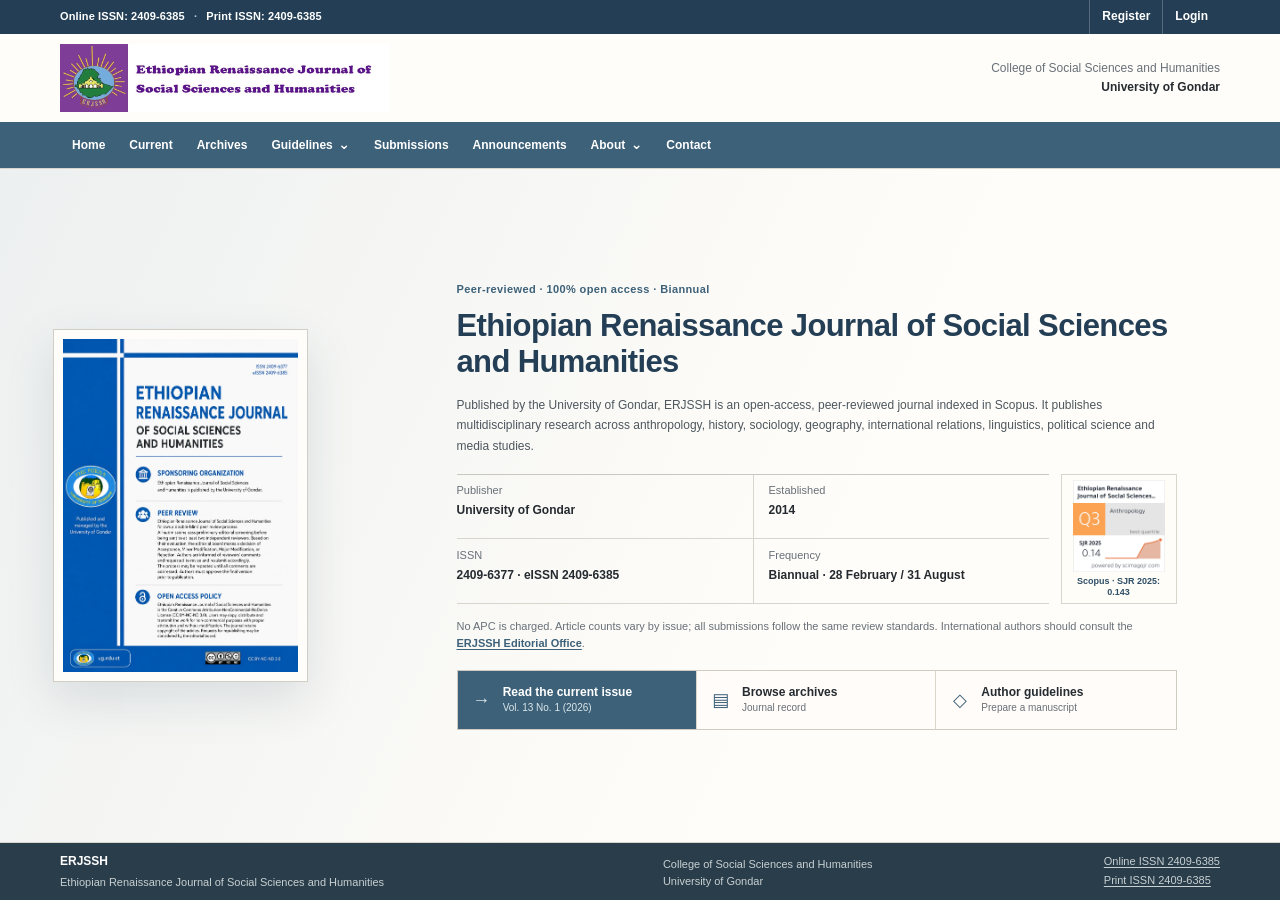
==== commit 3d4e8ed3: "Add SCImago journal overview to home" ====
--- a/index.html
+++ b/index.html
@@ -4,17 +4,17 @@
   <meta charset="utf-8">
   <meta name="viewport" content="width=device-width, initial-scale=1">
   <title>ERJSSH — Ethiopian Renaissance Journal of Social Sciences and Humanities</title>
-  <meta name="description" content="The Ethiopian Renaissance Journal of Social Sciences and Humanities, an English-language, peer-reviewed, open-access journal published by the University of Gondar.">
+  <meta name="description" content="The Ethiopian Renaissance Journal of Social Sciences and Humanities, an open-access, peer-reviewed and Scopus-indexed journal published by the University of Gondar.">
   <meta name="theme-color" content="#3d6179">
   <meta name="color-scheme" content="light">
   <link rel="canonical" href="https://base27-cvnss.github.io/ojs/">
-  <link rel="stylesheet" href="./docs/assets/erjssh.css?v=classic-1">
+  <link rel="stylesheet" href="./docs/assets/erjssh.css?v=overview-1">
   <meta property="og:type" content="website">
   <meta property="og:title" content="Ethiopian Renaissance Journal of Social Sciences and Humanities">
-  <meta property="og:description" content="Peer-reviewed, open-access scholarship in the social sciences and humanities.">
+  <meta property="og:description" content="Open-access, peer-reviewed and Scopus-indexed scholarship in the social sciences and humanities.">
   <meta property="og:url" content="https://base27-cvnss.github.io/ojs/">
   <meta property="og:image" content="https://base27-cvnss.github.io/ojs/docs/assets/erjssh-cover.webp">
-  <script type="application/ld+json">{"@context":"https://schema.org","@type":"Periodical","name":"Ethiopian Renaissance Journal of Social Sciences and Humanities","alternateName":"ERJSSH","issn":["2409-6385"],"inLanguage":"en","isAccessibleForFree":true,"publisher":{"@type":"CollegeOrUniversity","name":"University of Gondar"}}</script>
+  <script type="application/ld+json">{"@context":"https://schema.org","@type":"Periodical","name":"Ethiopian Renaissance Journal of Social Sciences and Humanities","alternateName":"ERJSSH","issn":["2409-6377","2409-6385"],"datePublished":"2014","inLanguage":"en","isAccessibleForFree":true,"publisher":{"@type":"CollegeOrUniversity","name":"University of Gondar"},"sameAs":"https://www.scimagojr.com/journalsearch.php?q=21101111533&tip=sid&clean=0"}</script>
 </head>
 <body>
   <a class="skip-link" href="#main-content">Skip to main content</a>
@@ -75,14 +75,20 @@
         <div class="hero__content">
           <p class="eyebrow">Peer-reviewed · 100% open access · Biannual</p>
           <h1>Ethiopian Renaissance Journal of Social Sciences and Humanities</h1>
-          <p class="hero__lead">A peer-reviewed, English-language journal publishing multidisciplinary research in the social sciences and humanities.</p>
-          <dl class="journal-facts">
-            <div><dt>Current issue</dt><dd>Vol. 13 No. 1 (2026)</dd></div>
-            <div><dt>Publication fee</dt><dd>No APC</dd></div>
-            <div><dt>Frequency</dt><dd>Two issues annually</dd></div>
-            <div><dt>Peer review</dt><dd>Double-blind · two reviewers</dd></div>
-          </dl>
-          <p class="foreign-policy">Article counts vary by issue; all submissions follow the same review standards. International authors should consult the <a href="https://base27-cvnss.github.io/ojs/#home">ERJSSH Editorial Office</a>.</p>
+          <p class="hero__lead">Published by the University of Gondar, ERJSSH is an open-access, peer-reviewed journal indexed in Scopus. It publishes multidisciplinary research across anthropology, history, sociology, geography, international relations, linguistics, political science and media studies.</p>
+          <div class="journal-overview" aria-label="Journal overview">
+            <dl class="journal-facts">
+              <div><dt>Publisher</dt><dd>University of Gondar</dd></div>
+              <div><dt>Established</dt><dd>2014</dd></div>
+              <div><dt>ISSN</dt><dd>2409-6377 · eISSN 2409-6385</dd></div>
+              <div><dt>Frequency</dt><dd>Biannual · 28 February / 31 August</dd></div>
+            </dl>
+            <a class="sjr-card" href="https://www.scimagojr.com/journalsearch.php?q=21101111533&amp;tip=sid&amp;clean=0" rel="external noopener" aria-label="View ERJSSH on SCImago Journal Rank">
+              <img src="./docs/assets/erjssh-sjr.png" alt="ERJSSH SCImago Journal Rank 2025" width="200" height="200">
+              <span>Scopus · SJR 2025: 0.143</span>
+            </a>
+          </div>
+          <p class="foreign-policy">No APC is charged. Article counts vary by issue; all submissions follow the same review standards. International authors should consult the <a href="https://base27-cvnss.github.io/ojs/#home">ERJSSH Editorial Office</a>.</p>
           <nav class="home-actions" aria-label="Quick journal access">
             <a class="home-actions__primary" href="#current"><span aria-hidden="true">→</span><strong>Read the current issue</strong><small>Vol. 13 No. 1 (2026)</small></a>
             <a href="#archives"><span aria-hidden="true">▤</span><strong>Browse archives</strong><small>Journal record</small></a>
@@ -255,7 +261,7 @@
         <aside class="about-facts" aria-label="Journal information and indexing">
           <h3>Journal information</h3>
           <dl><div><dt>Publisher</dt><dd>College of Social Sciences and Humanities, University of Gondar</dd></div><div><dt>Frequency</dt><dd>Two issues annually</dd></div><div><dt>Language</dt><dd>English</dd></div><div><dt>APC</dt><dd>None</dd></div><div><dt>Access</dt><dd>100% open access</dd></div><div><dt>Review</dt><dd>Double-blind · two reviewers</dd></div></dl>
-          <div class="indexing-marks"><img class="open-access-mark" src="./docs/assets/erjssh-open-access.png" alt="Open access" width="300" height="120" loading="lazy"><img class="ajol-mark" src="./docs/assets/erjssh-ajol.png" alt="African Journals Online" width="938" height="232" loading="lazy"><a href="https://www.scimagojr.com/journalsearch.php?q=21101111533&amp;tip=sid&amp;exact=no" rel="external"><img src="./docs/assets/erjssh-sjr.png" alt="ERJSSH SCImago Journal Rank profile" width="200" height="200" loading="lazy"></a></div>
+          <div class="indexing-marks"><img class="open-access-mark" src="./docs/assets/erjssh-open-access.png" alt="Open access" width="300" height="120" loading="lazy"><img class="ajol-mark" src="./docs/assets/erjssh-ajol.png" alt="African Journals Online" width="938" height="232" loading="lazy"><a href="https://www.scimagojr.com/journalsearch.php?q=21101111533&amp;tip=sid&amp;clean=0" rel="external noopener"><img src="./docs/assets/erjssh-sjr.png" alt="ERJSSH SCImago Journal Rank profile" width="200" height="200" loading="lazy"></a></div>
         </aside>
       </div>
     </section>
--- a/docs/assets/erjssh.css
+++ b/docs/assets/erjssh.css
@@ -77,6 +77,12 @@
 .journal-facts div:nth-child(even) { padding-left: 1.25rem; border-left: 1px solid var(--line); }
 .journal-facts dt { margin-bottom: .05rem; color: var(--muted); font-size: 11px; }
 .journal-facts dd { margin: 0; font-size: 12px; font-weight: 700; }
+.journal-overview { display: grid; grid-template-columns: minmax(0, 1fr) 116px; gap: 1rem; align-items: stretch; max-width: 720px; margin: 0 0 1.1rem; }
+.journal-overview .journal-facts { margin: 0; }
+.sjr-card { display: flex; flex-direction: column; align-items: center; justify-content: center; padding: .45rem; border: 1px solid var(--line); background: rgba(255,253,249,.86); color: var(--blue-800); text-decoration: none; }
+.sjr-card:hover { border-color: var(--blue-600); background: var(--paper); }
+.sjr-card img { width: 92px; height: 92px; object-fit: contain; }
+.sjr-card span { margin-top: .3rem; font-size: 9px; font-weight: 700; line-height: 1.25; text-align: center; }
 .foreign-policy { max-width: 720px; margin: 0; color: var(--muted); font-size: 11px; }
 .foreign-policy a { color: var(--blue-700); font-weight: 700; }
 .home-actions { display: grid; grid-template-columns: repeat(3, minmax(0, 1fr)); max-width: 720px; margin-top: 1.4rem; border: 1px solid #cfcbc2; background: rgba(255,253,249,.82); }
@@ -250,8 +256,11 @@
   .hero__grid { grid-template-columns: minmax(190px, 230px) minmax(0, 1fr); gap: 3rem; padding-block: 1.5rem; }
   .hero h1 { margin-bottom: .7rem; font-size: 25px; }
   .hero__lead { margin-bottom: .85rem; line-height: 1.55; }
+  .journal-overview { grid-template-columns: minmax(0, 1fr) 96px; margin-bottom: .65rem; }
   .journal-facts { margin-bottom: .8rem; }
   .journal-facts div { padding-block: .42rem; }
+  .sjr-card img { width: 70px; height: 70px; }
+  .sjr-card span { font-size: 8px; }
   .home-actions { margin-top: .9rem; }
   .site-footer__grid { padding-block: .45rem; }
 }
@@ -289,6 +298,10 @@
   .hero h1 { font-size: 24px; }
   .journal-facts { grid-template-columns: 1fr; }
   .journal-facts div:nth-child(odd), .journal-facts div:nth-child(even) { padding-inline: 0; border-left: 0; }
+  .journal-overview { grid-template-columns: 1fr; }
+  .sjr-card { display: grid; grid-template-columns: 70px minmax(0, 1fr); gap: .9rem; justify-content: start; text-align: left; }
+  .sjr-card img { width: 70px; height: 70px; }
+  .sjr-card span { margin: 0; font-size: 10px; text-align: left; }
   .home-actions { grid-template-columns: 1fr; }
   .home-actions a { border-right: 0; border-bottom: 1px solid var(--line); }
   .home-actions a:last-child { border-bottom: 0; }
